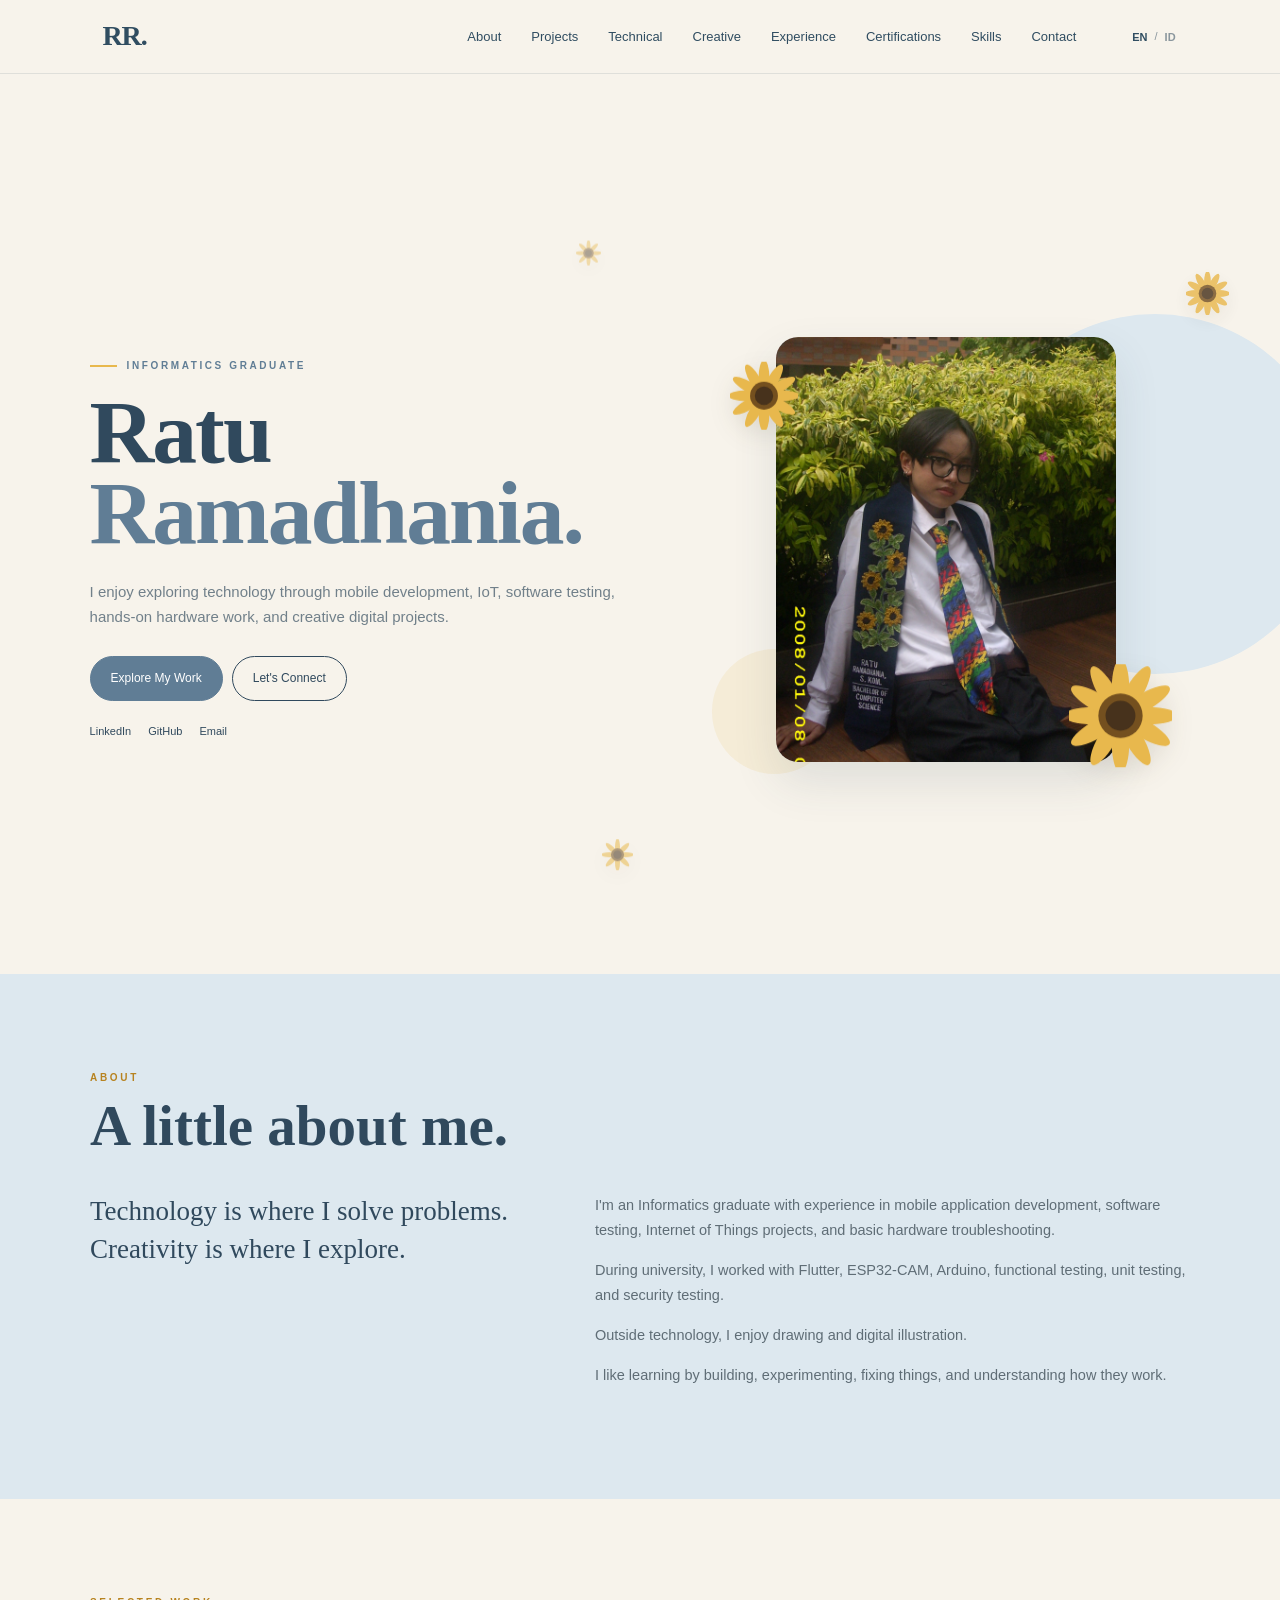
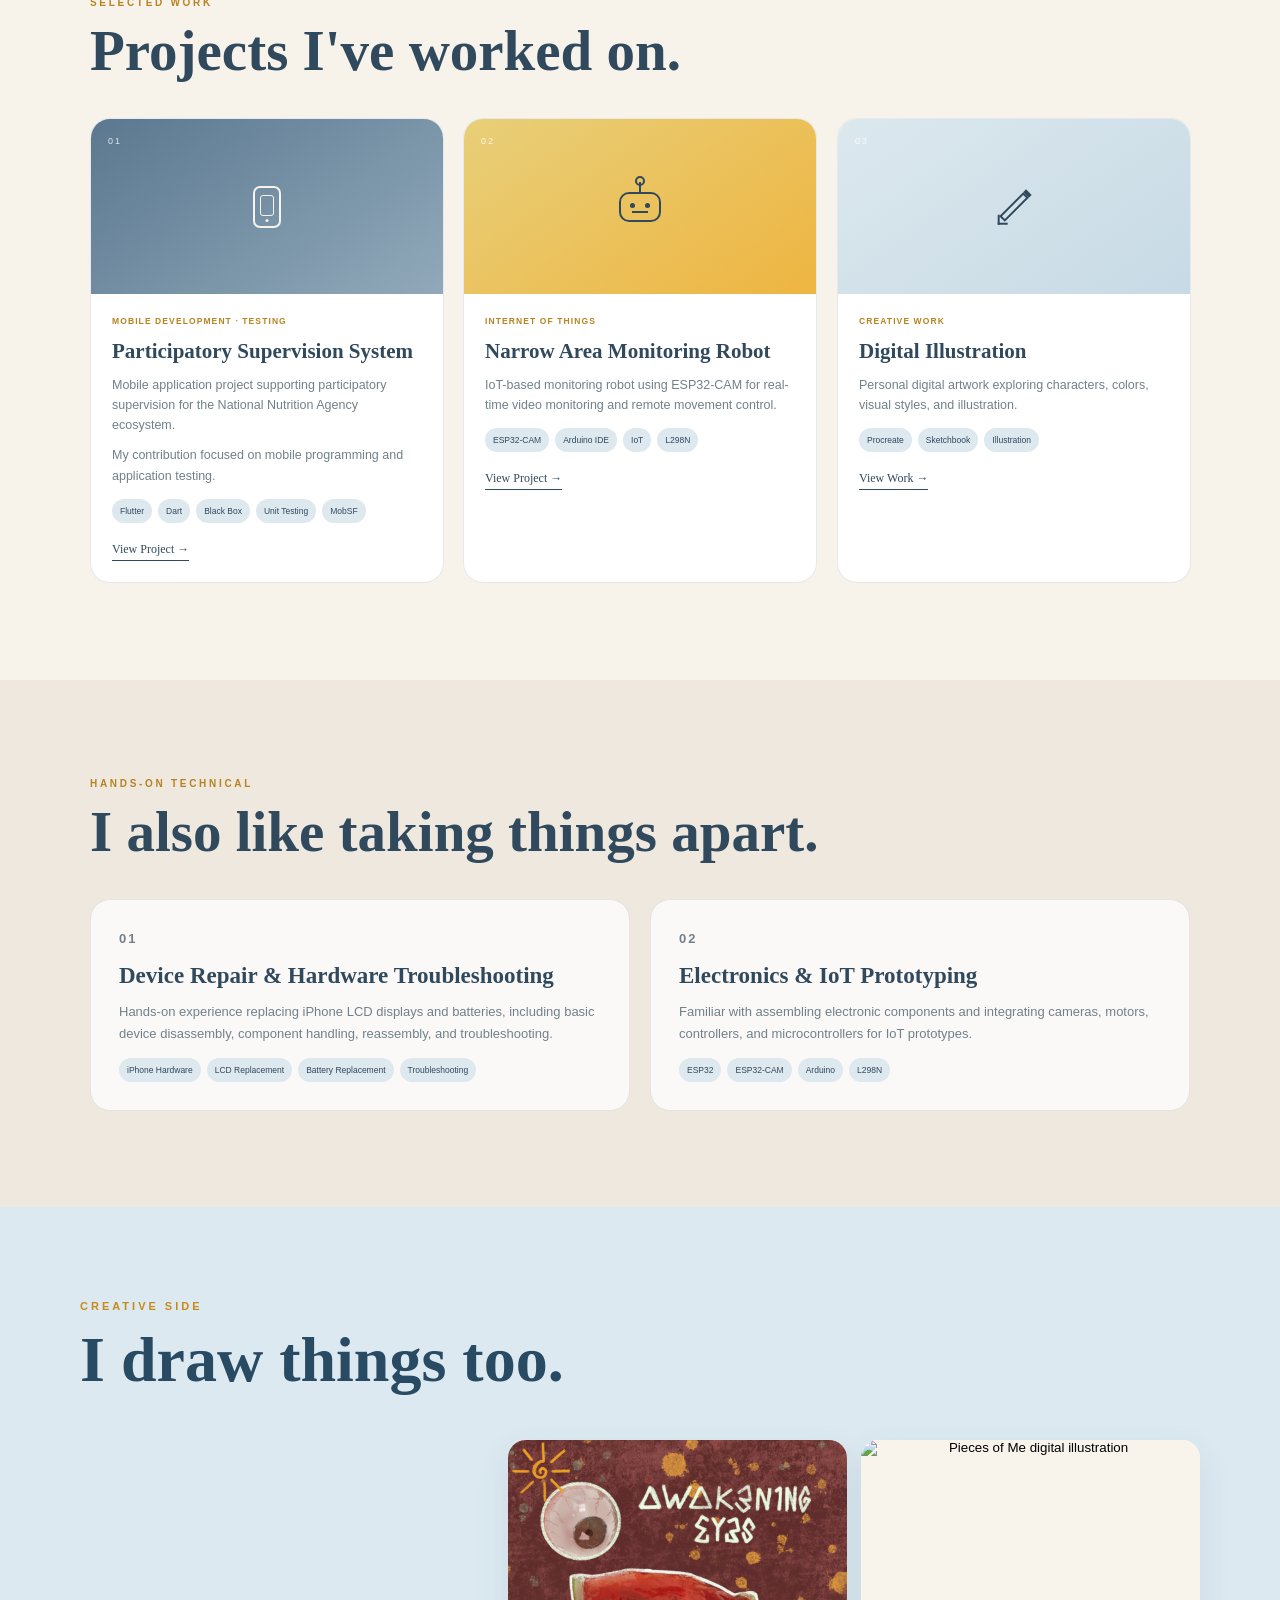
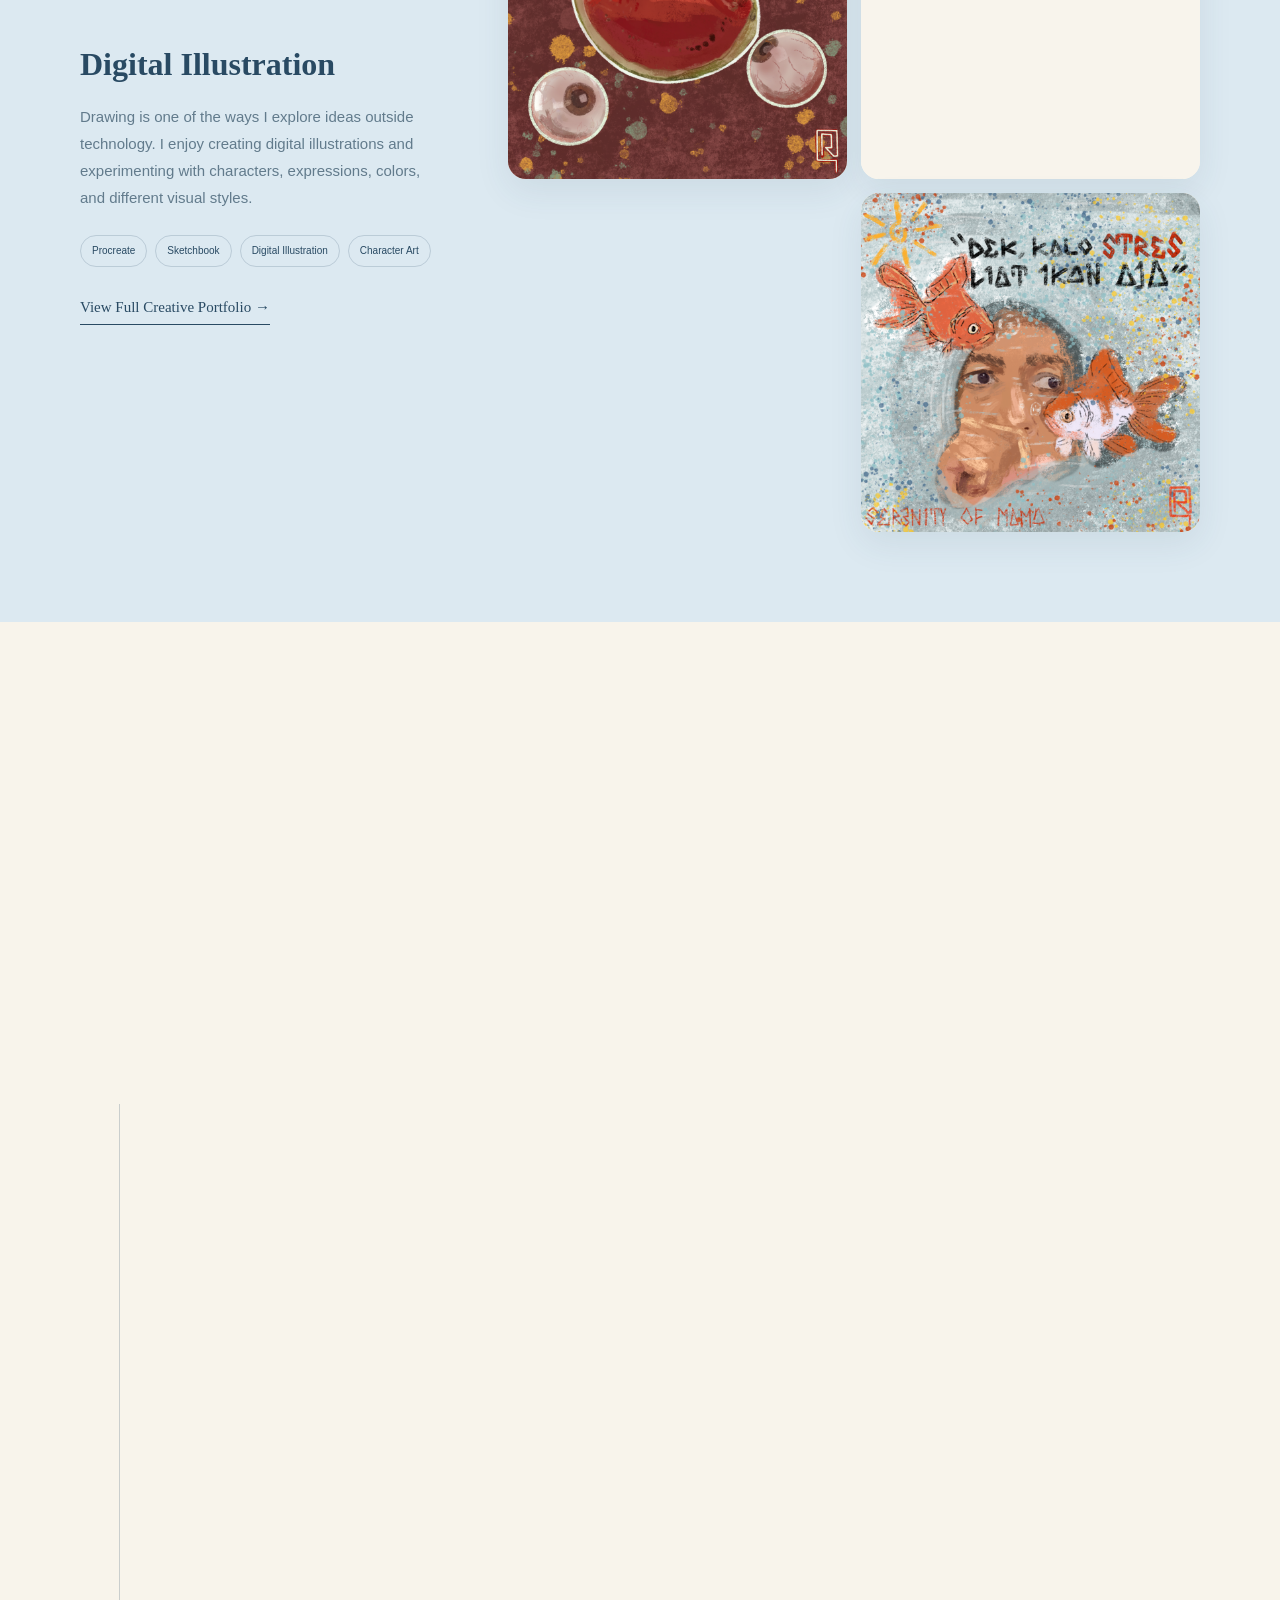
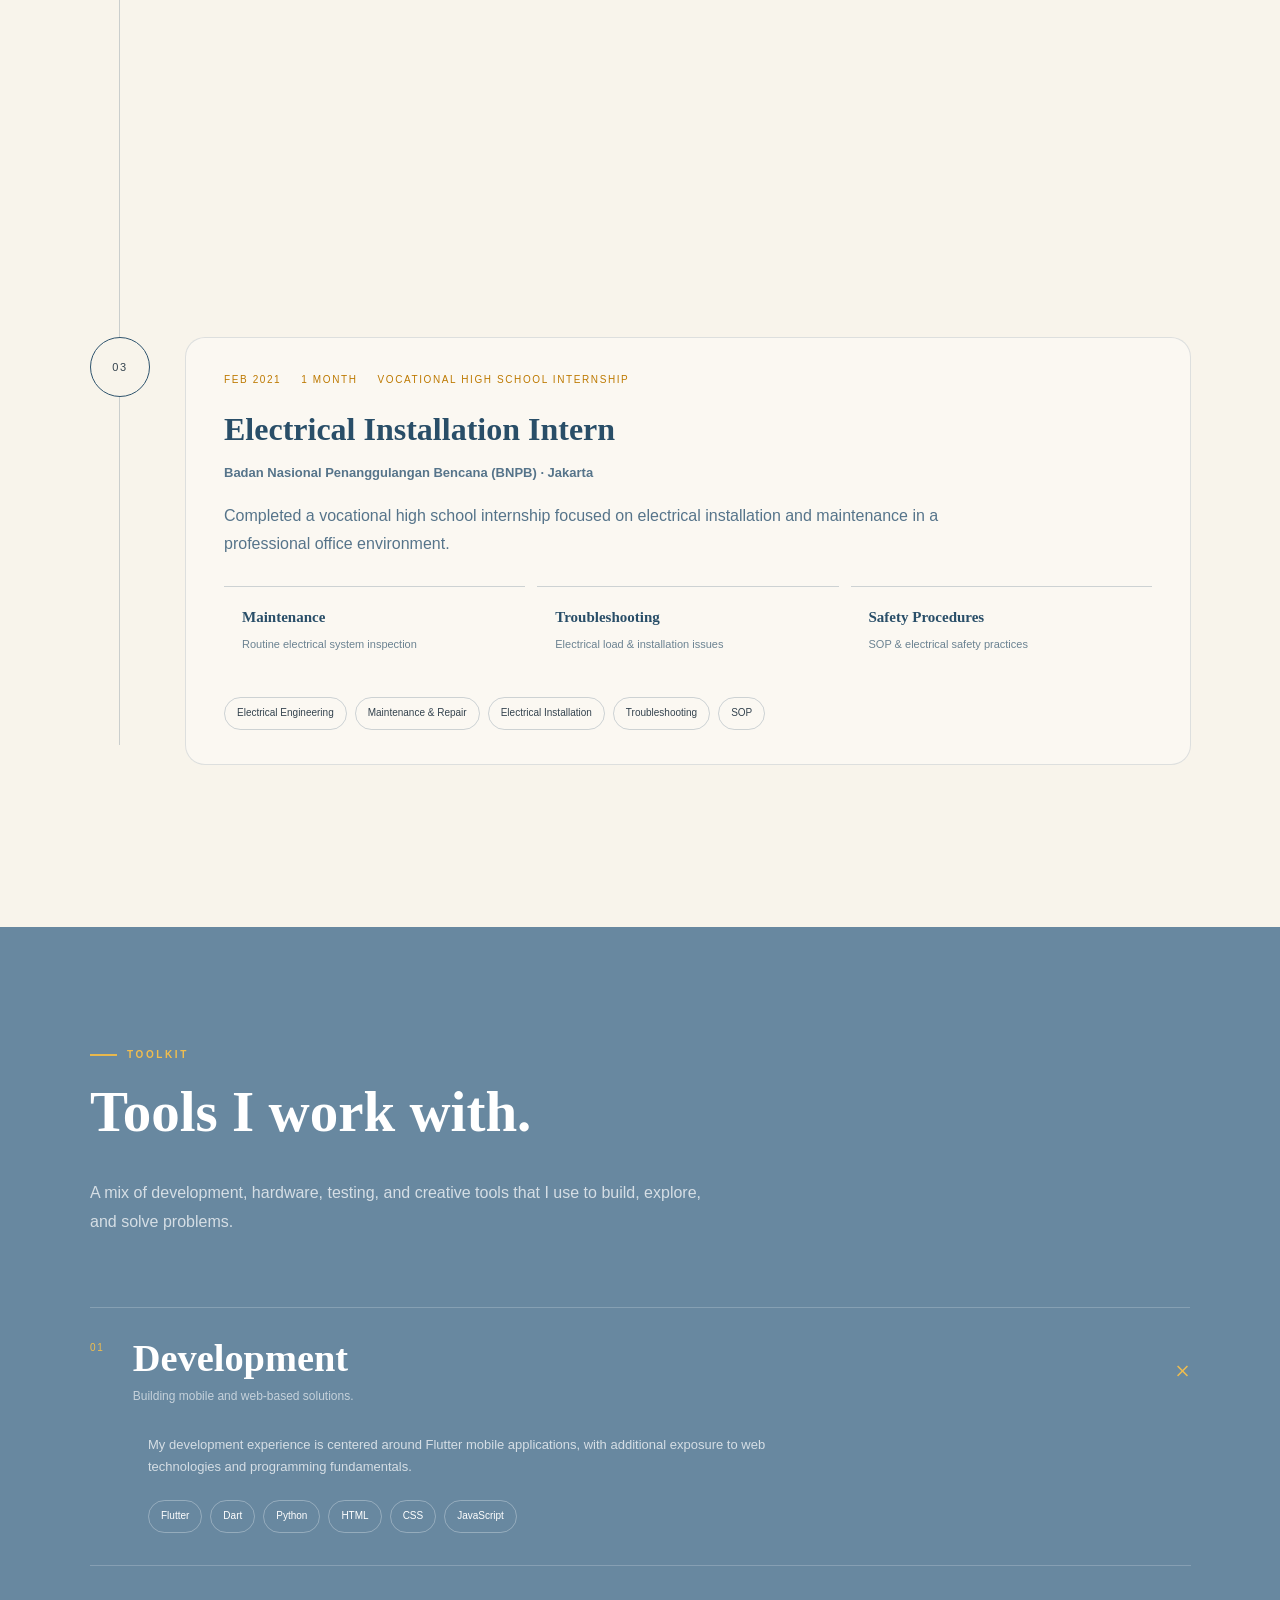
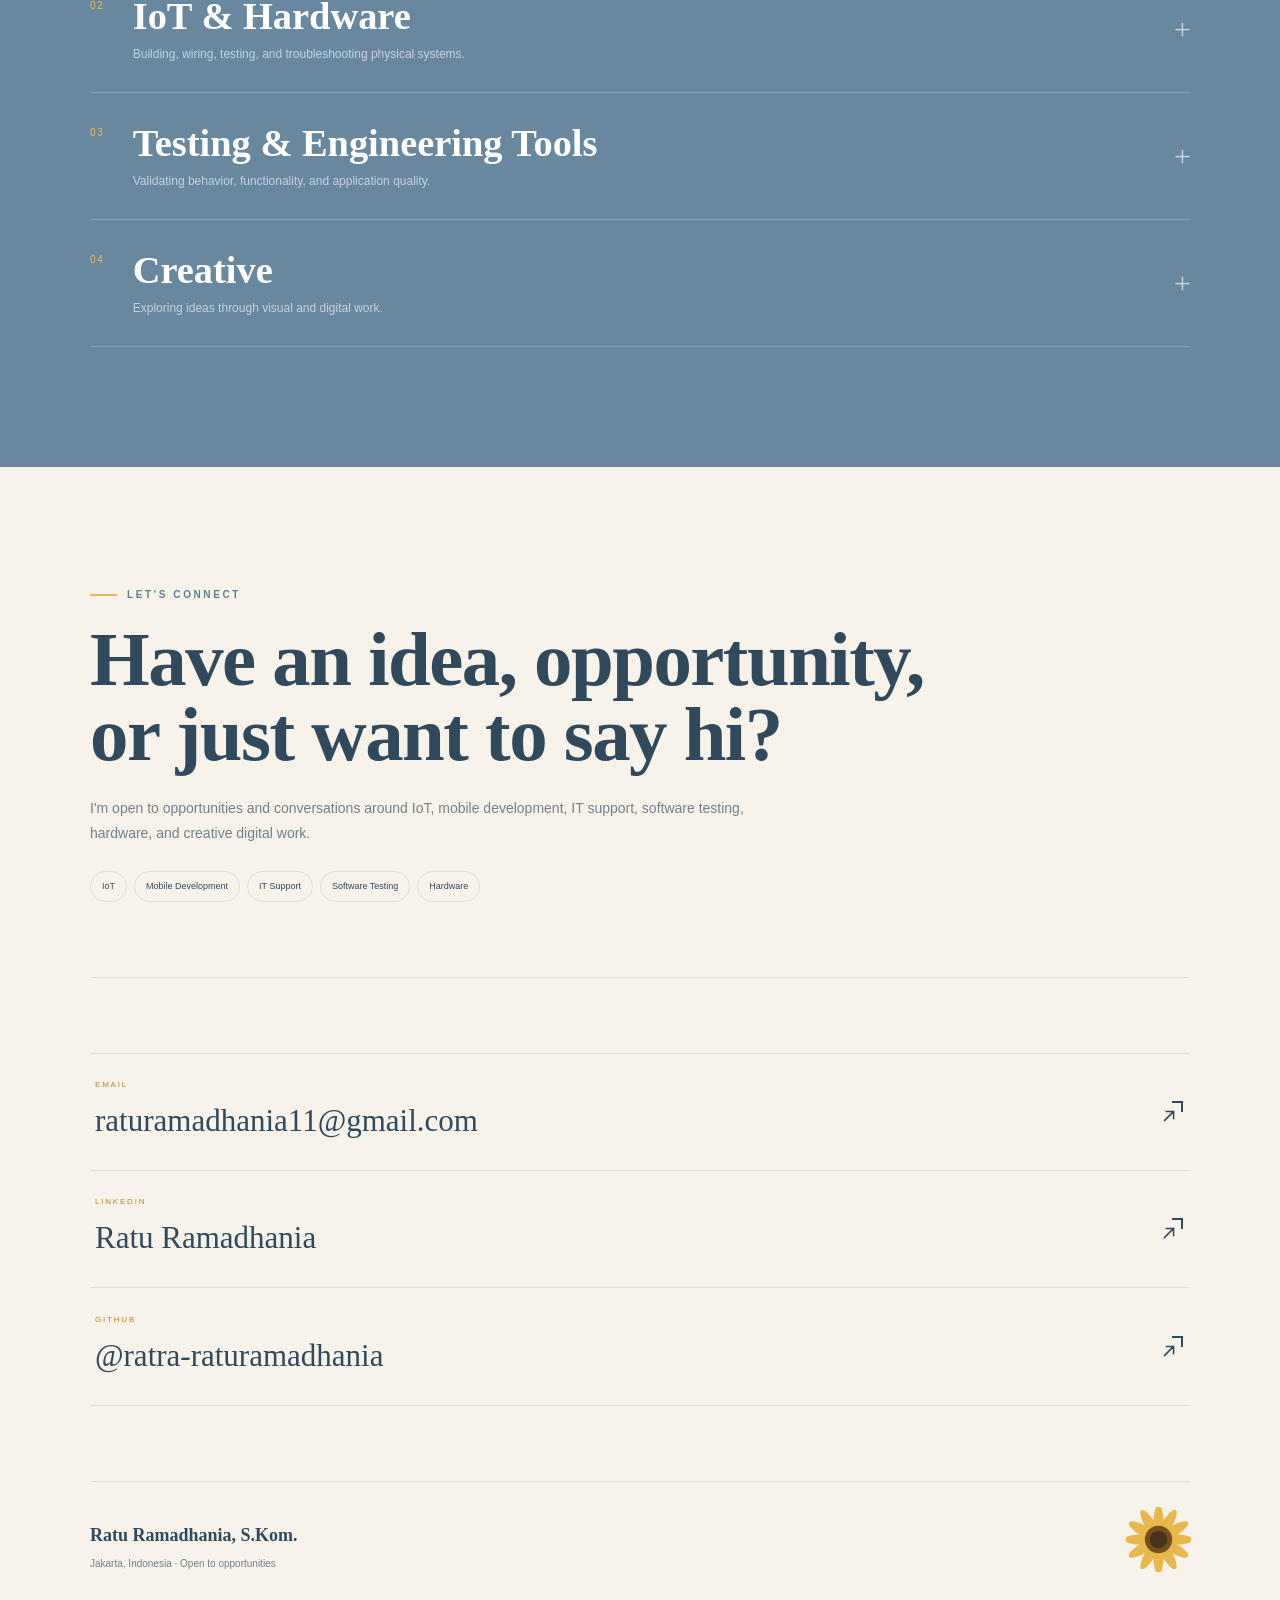
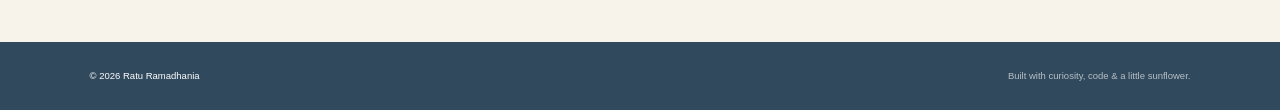
==== index.html @ b84dc1af "Update index.html" ====
<!DOCTYPE html>
<html lang="en">

<head>

  <meta charset="UTF-8">

  <meta
    name="viewport"
    content="width=device-width, initial-scale=1.0"
  >

  <meta
    name="description"
    content="Portfolio of Ratu Ramadhania, Informatics graduate interested in IoT, mobile development, software testing, hardware, and creative digital work."
  >


  <!-- ========================================
       SOCIAL MEDIA PREVIEW
  ========================================= -->

  <meta
    property="og:title"
    content="Ratu Ramadhania | Portfolio"
  >

  <meta
    property="og:description"
    content="Informatics graduate exploring IoT, mobile development, software testing, hardware, and creative digital work."
  >

  <meta
    property="og:image"
    content="https://ratra-raturamadhania.github.io/portfolio/assets/portfolio-preview.jpg"
  >

  <meta
    property="og:url"
    content="https://ratra-raturamadhania.github.io/portfolio/"
  >

  <meta
    property="og:type"
    content="website"
  >


  <meta
    name="twitter:card"
    content="summary_large_image"
  >

  <meta
    name="twitter:title"
    content="Ratu Ramadhania | Portfolio"
  >

  <meta
    name="twitter:description"
    content="Informatics graduate exploring IoT, mobile development, software testing, hardware, and creative digital work."
  >

  <meta
    name="twitter:image"
    content="https://ratra-raturamadhania.github.io/portfolio/assets/portfolio-preview.jpg"
  >


  <title>
    Ratu Ramadhania | Portfolio
  </title>


  <!-- ========================================
       CSS
  ========================================= -->

  <link
    rel="stylesheet"
    href="css/base.css"
  >

  <link
    rel="stylesheet"
    href="css/home.css"
  >

  <link
    rel="stylesheet"
    href="css/creative.css"
  >

  <link
    rel="stylesheet"
    href="css/responsive.css"
  >

</head>



<body>


<!-- ========================================
     NAVBAR
======================================== -->

<header class="navbar">

  <a
    href="#home"
    class="logo"
  >
    RR.
  </a>


  <nav class="nav-links">

    <a
      href="#about"
      data-en="About"
      data-id="Tentang"
    >
      About
    </a>

    <a
      href="#projects"
      data-en="Projects"
      data-id="Proyek"
    >
      Projects
    </a>

    <a
      href="#technical"
      data-en="Technical"
      data-id="Teknis"
    >
      Technical
    </a>

    <a
      href="#creative"
      data-en="Creative"
      data-id="Kreatif"
    >
      Creative
    </a>

    <a
      href="#experience"
      data-en="Experience"
      data-id="Pengalaman"
    >
      Experience
    </a>
    
    <a
      href="certifications.html"
      data-en="Certifications"
      data-id="Sertifikasi"
    >
      Certifications
    </a>
    
    <a
      href="#skills"
      data-en="Skills"
      data-id="Keahlian"
    >
      Skills
    </a>
    <a
      href="#contact"
      data-en="Contact"
      data-id="Kontak"
    >
      Contact
    </a>

  </nav>


  <div class="language-switch">

    <button
      type="button"
      class="lang-button active"
      data-lang="en"
    >
      EN
    </button>

    <span>/</span>

    <button
      type="button"
      class="lang-button"
      data-lang="id"
    >
      ID
    </button>

  </div>


  <button
    type="button"
    class="menu-button"
    id="menuButton"
    aria-label="Open navigation menu"
  >
    ☰
  </button>

</header>



<!-- ========================================
     MOBILE MENU
======================================== -->

<div
  class="mobile-menu"
  id="mobileMenu"
>

  <a href="#about" data-en="About" data-id="Tentang">
    About
  </a>

  <a href="#projects" data-en="Projects" data-id="Proyek">
    Projects
  </a>

  <a href="#technical" data-en="Technical" data-id="Teknis">
    Technical
  </a>

  <a href="#creative" data-en="Creative" data-id="Kreatif">
    Creative
  </a>

  <a href="#experience" data-en="Experience" data-id="Pengalaman">
    Experience
  </a>

  <a href="#skills" data-en="Skills" data-id="Keahlian">
    Skills
  </a>

  <a href="#contact" data-en="Contact" data-id="Kontak">
    Contact
  </a>

</div>



<main>


<!-- ========================================
     HERO
======================================== -->

<section
  class="hero"
  id="home"
>


  <!-- SUNFLOWER DECORATION -->

  <svg
    class="decorative-sunflower decorative-sunflower-1"
    viewBox="0 0 200 200"
    aria-hidden="true"
  >

    <g fill="#e8b84d" transform="translate(100 100)">

      <ellipse rx="16" ry="53" transform="rotate(0) translate(0 -52)" />
      <ellipse rx="16" ry="53" transform="rotate(30) translate(0 -52)" />
      <ellipse rx="16" ry="53" transform="rotate(60) translate(0 -52)" />
      <ellipse rx="16" ry="53" transform="rotate(90) translate(0 -52)" />
      <ellipse rx="16" ry="53" transform="rotate(120) translate(0 -52)" />
      <ellipse rx="16" ry="53" transform="rotate(150) translate(0 -52)" />
      <ellipse rx="16" ry="53" transform="rotate(180) translate(0 -52)" />
      <ellipse rx="16" ry="53" transform="rotate(210) translate(0 -52)" />
      <ellipse rx="16" ry="53" transform="rotate(240) translate(0 -52)" />
      <ellipse rx="16" ry="53" transform="rotate(270) translate(0 -52)" />
      <ellipse rx="16" ry="53" transform="rotate(300) translate(0 -52)" />
      <ellipse rx="16" ry="53" transform="rotate(330) translate(0 -52)" />

    </g>

    <circle cx="100" cy="100" r="41" fill="#74501f" />
    <circle cx="100" cy="100" r="27" fill="#47321c" />

  </svg>


  <svg
    class="decorative-sunflower decorative-sunflower-2"
    viewBox="0 0 200 200"
    aria-hidden="true"
  >

    <g fill="#e8b84d" transform="translate(100 100)">

      <ellipse rx="16" ry="53" transform="rotate(0) translate(0 -52)" />
      <ellipse rx="16" ry="53" transform="rotate(45) translate(0 -52)" />
      <ellipse rx="16" ry="53" transform="rotate(90) translate(0 -52)" />
      <ellipse rx="16" ry="53" transform="rotate(135) translate(0 -52)" />
      <ellipse rx="16" ry="53" transform="rotate(180) translate(0 -52)" />
      <ellipse rx="16" ry="53" transform="rotate(225) translate(0 -52)" />
      <ellipse rx="16" ry="53" transform="rotate(270) translate(0 -52)" />
      <ellipse rx="16" ry="53" transform="rotate(315) translate(0 -52)" />

    </g>

    <circle cx="100" cy="100" r="42" fill="#74501f" />
    <circle cx="100" cy="100" r="27" fill="#47321c" />

  </svg>


  <svg
    class="decorative-sunflower decorative-sunflower-3"
    viewBox="0 0 200 200"
    aria-hidden="true"
  >

    <g fill="#e8b84d" transform="translate(100 100)">

      <ellipse rx="16" ry="53" transform="rotate(0) translate(0 -52)" />
      <ellipse rx="16" ry="53" transform="rotate(45) translate(0 -52)" />
      <ellipse rx="16" ry="53" transform="rotate(90) translate(0 -52)" />
      <ellipse rx="16" ry="53" transform="rotate(135) translate(0 -52)" />
      <ellipse rx="16" ry="53" transform="rotate(180) translate(0 -52)" />
      <ellipse rx="16" ry="53" transform="rotate(225) translate(0 -52)" />
      <ellipse rx="16" ry="53" transform="rotate(270) translate(0 -52)" />
      <ellipse rx="16" ry="53" transform="rotate(315) translate(0 -52)" />

    </g>

    <circle cx="100" cy="100" r="42" fill="#74501f" />
    <circle cx="100" cy="100" r="27" fill="#47321c" />

  </svg>



  <!-- HERO CONTENT -->

  <div class="hero-content">

    <p
      class="eyebrow"
      data-en="Informatics Graduate"
      data-id="Lulusan Informatika"
    >
      Informatics Graduate
    </p>


    <h1>
      Ratu
      <span>Ramadhania.</span>
    </h1>


    <p
      class="hero-description"
      data-en="I enjoy exploring technology through mobile development, IoT, software testing, hands-on hardware work, and creative digital projects."
      data-id="Saya senang mengeksplorasi teknologi melalui pengembangan aplikasi mobile, IoT, pengujian perangkat lunak, praktik langsung dengan hardware, dan proyek digital kreatif."
    >
      I enjoy exploring technology through mobile development,
      IoT, software testing, hands-on hardware work,
      and creative digital projects.
    </p>


    <div class="hero-buttons">

      <a
        href="#projects"
        class="button button-primary"
        data-en="Explore My Work"
        data-id="Lihat Proyek Saya"
      >
        Explore My Work
      </a>


      <a
        href="#contact"
        class="button button-secondary"
        data-en="Let's Connect"
        data-id="Mari Terhubung"
      >
        Let's Connect
      </a>

    </div>


    <div class="hero-socials">

      <a
        href="https://www.linkedin.com/in/ratu-ramadhania-276bb6286/"
        target="_blank"
        rel="noopener noreferrer"
      >
        LinkedIn
      </a>


      <a
        href="https://github.com/ratra-raturamadhania"
        target="_blank"
        rel="noopener noreferrer"
      >
        GitHub
      </a>


      <a
        href="mailto:raturamadhania11@gmail.com"
      >
        Email
      </a>

    </div>

  </div>



  <!-- HERO VISUAL -->

  <div class="hero-visual">

    <div class="blob blob-blue"></div>

    <div class="blob blob-yellow"></div>


    <svg
      class="sunflower sunflower-small"
      viewBox="0 0 200 200"
      aria-hidden="true"
    >

      <g fill="#e8b84d" transform="translate(100 100)">

        <ellipse rx="16" ry="53" transform="rotate(0) translate(0 -52)" />
        <ellipse rx="16" ry="53" transform="rotate(30) translate(0 -52)" />
        <ellipse rx="16" ry="53" transform="rotate(60) translate(0 -52)" />
        <ellipse rx="16" ry="53" transform="rotate(90) translate(0 -52)" />
        <ellipse rx="16" ry="53" transform="rotate(120) translate(0 -52)" />
        <ellipse rx="16" ry="53" transform="rotate(150) translate(0 -52)" />
        <ellipse rx="16" ry="53" transform="rotate(180) translate(0 -52)" />
        <ellipse rx="16" ry="53" transform="rotate(210) translate(0 -52)" />
        <ellipse rx="16" ry="53" transform="rotate(240) translate(0 -52)" />
        <ellipse rx="16" ry="53" transform="rotate(270) translate(0 -52)" />
        <ellipse rx="16" ry="53" transform="rotate(300) translate(0 -52)" />
        <ellipse rx="16" ry="53" transform="rotate(330) translate(0 -52)" />

      </g>

      <circle cx="100" cy="100" r="41" fill="#74501f" />
      <circle cx="100" cy="100" r="27" fill="#47321c" />

    </svg>


    <div class="profile-photo">

      <img
        src="assets/profile.JPG"
        alt="Ratu Ramadhania"
      >

    </div>


    <svg
      class="sunflower sunflower-large"
      viewBox="0 0 200 200"
      aria-hidden="true"
    >

      <g fill="#e8b84d" transform="translate(100 100)">

        <ellipse rx="17" ry="56" transform="rotate(0) translate(0 -54)" />
        <ellipse rx="17" ry="56" transform="rotate(30) translate(0 -54)" />
        <ellipse rx="17" ry="56" transform="rotate(60) translate(0 -54)" />
        <ellipse rx="17" ry="56" transform="rotate(90) translate(0 -54)" />
        <ellipse rx="17" ry="56" transform="rotate(120) translate(0 -54)" />
        <ellipse rx="17" ry="56" transform="rotate(150) translate(0 -54)" />
        <ellipse rx="17" ry="56" transform="rotate(180) translate(0 -54)" />
        <ellipse rx="17" ry="56" transform="rotate(210) translate(0 -54)" />
        <ellipse rx="17" ry="56" transform="rotate(240) translate(0 -54)" />
        <ellipse rx="17" ry="56" transform="rotate(270) translate(0 -54)" />
        <ellipse rx="17" ry="56" transform="rotate(300) translate(0 -54)" />
        <ellipse rx="17" ry="56" transform="rotate(330) translate(0 -54)" />

      </g>

      <circle cx="100" cy="100" r="43" fill="#74501f" />
      <circle cx="100" cy="100" r="29" fill="#47321c" />

    </svg>

  </div>

</section>



<!-- ========================================
     ABOUT
======================================== -->

<section
  class="section section-blue"
  id="about"
>

  <div class="reveal">

    <p
      class="section-label"
      data-en="About"
      data-id="Tentang"
    >
      About
    </p>


    <h2
      class="section-title"
      data-en="A little about me."
      data-id="Sedikit tentang saya."
    >
      A little about me.
    </h2>

  </div>


  <div class="about-grid">

    <div class="reveal-left">

      <p
        class="about-big"
        data-en="Technology is where I solve problems. Creativity is where I explore."
        data-id="Teknologi adalah tempat saya memecahkan masalah. Kreativitas adalah ruang saya untuk bereksplorasi."
      >
        Technology is where I solve problems.
        Creativity is where I explore.
      </p>

    </div>


    <div class="about-description reveal-right">

      <p
        data-en="I'm an Informatics graduate with experience in mobile application development, software testing, Internet of Things projects, and basic hardware troubleshooting."
        data-id="Saya merupakan lulusan Informatika dengan pengalaman dalam pengembangan aplikasi mobile, pengujian perangkat lunak, proyek Internet of Things, dan troubleshooting dasar hardware."
      >
        I'm an Informatics graduate with experience in mobile
        application development, software testing,
        Internet of Things projects, and basic hardware troubleshooting.
      </p>


      <p
        data-en="During university, I worked with Flutter, ESP32-CAM, Arduino, functional testing, unit testing, and security testing."
        data-id="Selama kuliah, saya menggunakan Flutter, ESP32-CAM, Arduino, functional testing, unit testing, serta security testing."
      >
        During university, I worked with Flutter, ESP32-CAM,
        Arduino, functional testing, unit testing,
        and security testing.
      </p>


      <p
        data-en="Outside technology, I enjoy drawing and digital illustration."
        data-id="Di luar bidang teknologi, saya juga menyukai menggambar dan ilustrasi digital."
      >
        Outside technology, I enjoy drawing
        and digital illustration.
      </p>


      <p
        data-en="I like learning by building, experimenting, fixing things, and understanding how they work."
        data-id="Saya senang belajar dengan cara membuat sesuatu, bereksperimen, memperbaiki, dan memahami bagaimana suatu hal bekerja."
      >
        I like learning by building, experimenting,
        fixing things, and understanding how they work.
      </p>

    </div>

  </div>

</section>



<!-- ========================================
     PROJECTS
======================================== -->

<section
  class="section"
  id="projects"
>

  <div class="reveal">

    <p
      class="section-label"
      data-en="Selected Work"
      data-id="Proyek Pilihan"
    >
      Selected Work
    </p>


    <h2
      class="section-title"
      data-en="Projects I've worked on."
      data-id="Proyek yang pernah saya kerjakan."
    >
      Projects I've worked on.
    </h2>

  </div>


  <div class="projects-grid">


    <!-- BGN -->

    <article
      class="project-card reveal reveal-delay-1"
    >

      <div class="project-cover project-blue">

        <span class="project-number">
          01
        </span>

        <div class="project-icon project-icon-phone" aria-hidden="true">
          <span class="phone-body">
            <span class="phone-screen"></span>
            <span class="phone-dot"></span>
          </span>
        </div>

      </div>


      <div class="project-content">

        <p
          class="project-role"
          data-en="Mobile Development · Testing"
          data-id="Pengembangan Mobile · Pengujian"
        >
          Mobile Development · Testing
        </p>


        <h3
          data-en="Participatory Supervision System"
          data-id="Sistem Pengawasan Partisipatif"
        >
          Participatory Supervision System
        </h3>


        <p
          data-en="Mobile application project supporting participatory supervision for the National Nutrition Agency ecosystem."
          data-id="Proyek aplikasi mobile yang mendukung proses pengawasan partisipatif pada ekosistem Badan Gizi Nasional."
        >
          Mobile application project supporting
          participatory supervision for the
          National Nutrition Agency ecosystem.
        </p>


        <p
          data-en="My contribution focused on mobile programming and application testing."
          data-id="Kontribusi saya berfokus pada mobile programming dan pengujian aplikasi."
        >
          My contribution focused on mobile programming
          and application testing.
        </p>


        <div class="tags">

          <span>Flutter</span>
          <span>Dart</span>
          <span>Black Box</span>
          <span>Unit Testing</span>
          <span>MobSF</span>

        </div>


        <a
          href="project-bgn.html"
          class="project-link"
          data-en="View Project →"
          data-id="Lihat Proyek →"
        >
          View Project →
        </a>

      </div>

    </article>



    <!-- IOT -->

    <article
      class="project-card reveal reveal-delay-2"
    >

      <div class="project-cover project-yellow">

        <span class="project-number">
          02
        </span>

        <div class="project-icon project-icon-iot" aria-hidden="true">
          <span class="iot-body">
            <span class="iot-eye"></span>
            <span class="iot-eye"></span>
            <span class="iot-line"></span>
          </span>
        </div>

      </div>


      <div class="project-content">

        <p
          class="project-role"
          data-en="Internet of Things"
          data-id="Internet of Things"
        >
          Internet of Things
        </p>


        <h3
          data-en="Narrow Area Monitoring Robot"
          data-id="Robot Pemantau Area Sempit"
        >
          Narrow Area Monitoring Robot
        </h3>


        <p
          data-en="IoT-based monitoring robot using ESP32-CAM for real-time video monitoring and remote movement control."
          data-id="Robot pemantau berbasis IoT menggunakan ESP32-CAM untuk pemantauan video real-time dan kontrol pergerakan jarak jauh."
        >
          IoT-based monitoring robot using ESP32-CAM
          for real-time video monitoring
          and remote movement control.
        </p>


        <div class="tags">

          <span>ESP32-CAM</span>
          <span>Arduino IDE</span>
          <span>IoT</span>
          <span>L298N</span>

        </div>


        <a
          href="project-iot.html"
          class="project-link"
          data-en="View Project →"
          data-id="Lihat Proyek →"
        >
          View Project →
        </a>

      </div>

    </article>



    <!-- CREATIVE -->

    <article
      class="project-card reveal reveal-delay-3"
    >

      <div class="project-cover project-soft">

        <span class="project-number">
          03
        </span>

        <div class="project-icon project-icon-creative" aria-hidden="true">
          <span class="creative-pencil"></span>
        </div>

      </div>


      <div class="project-content">

        <p
          class="project-role"
          data-en="Creative Work"
          data-id="Karya Kreatif"
        >
          Creative Work
        </p>


        <h3
          data-en="Digital Illustration"
          data-id="Ilustrasi Digital"
        >
          Digital Illustration
        </h3>


        <p
          data-en="Personal digital artwork exploring characters, colors, visual styles, and illustration."
          data-id="Karya digital personal yang mengeksplorasi karakter, warna, gaya visual, dan ilustrasi."
        >
          Personal digital artwork exploring
          characters, colors, visual styles,
          and illustration.
        </p>


        <div class="tags">

          <span>Procreate</span>
          <span>Sketchbook</span>
          <span>Illustration</span>

        </div>


        <a
          href="https://drive.google.com/file/d/1DqmwJj-5TEhcXMBj5xExHp89R6Jvm5Zn/view?usp=sharing"
          target="_blank"
          rel="noopener noreferrer"
          class="project-link"
          data-en="View Work →"
          data-id="Lihat Karya →"
        >
          View Work →
        </a>

      </div>

    </article>

  </div>

</section>



<!-- ========================================
     TECHNICAL
======================================== -->

<section
  class="section technical-section"
  id="technical"
>

  <div class="reveal">

    <p
      class="section-label"
      data-en="Hands-on Technical"
      data-id="Kemampuan Teknis Praktis"
    >
      Hands-on Technical
    </p>


    <h2
      class="section-title"
      data-en="I also like taking things apart."
      data-id="Saya juga suka membongkar dan memahami perangkat."
    >
      I also like taking things apart.
    </h2>

  </div>


  <div class="technical-grid">


    <article
      class="technical-card reveal-left"
    >

      <p class="technical-number">
        01
      </p>


      <h3
        data-en="Device Repair & Hardware Troubleshooting"
        data-id="Perbaikan Perangkat & Troubleshooting Hardware"
      >
        Device Repair & Hardware Troubleshooting
      </h3>


      <p
        data-en="Hands-on experience replacing iPhone LCD displays and batteries, including basic device disassembly, component handling, reassembly, and troubleshooting."
        data-id="Memiliki pengalaman praktik mengganti LCD dan baterai iPhone, termasuk pembongkaran perangkat dasar, penanganan komponen, pemasangan kembali, dan troubleshooting."
      >
        Hands-on experience replacing iPhone LCD displays and batteries,
        including basic device disassembly, component handling,
        reassembly, and troubleshooting.
      </p>


      <div class="tags">

        <span>iPhone Hardware</span>
        <span>LCD Replacement</span>
        <span>Battery Replacement</span>
        <span>Troubleshooting</span>

      </div>

    </article>



    <article
      class="technical-card reveal-right"
    >

      <p class="technical-number">
        02
      </p>


      <h3
        data-en="Electronics & IoT Prototyping"
        data-id="Elektronika & Prototyping IoT"
      >
        Electronics & IoT Prototyping
      </h3>


      <p
        data-en="Familiar with assembling electronic components and integrating cameras, motors, controllers, and microcontrollers for IoT prototypes."
        data-id="Terbiasa merakit komponen elektronik dan mengintegrasikan kamera, motor, controller, dan microcontroller untuk prototipe IoT."
      >
        Familiar with assembling electronic components
        and integrating cameras, motors, controllers,
        and microcontrollers for IoT prototypes.
      </p>


      <div class="tags">

        <span>ESP32</span>
        <span>ESP32-CAM</span>
        <span>Arduino</span>
        <span>L298N</span>

      </div>

    </article>

  </div>

</section>



<!-- ========================================
     CREATIVE
======================================== -->

<section
  class="creative-section"
  id="creative"
>

  <div class="creative-container">


    <div class="creative-heading reveal">

      <p
        class="section-label"
        data-en="Creative Side"
        data-id="Sisi Kreatif"
      >
        Creative Side
      </p>


      <h2
        class="section-title"
        data-en="I draw things too."
        data-id="Saya juga suka menggambar."
      >
        I draw things too.
      </h2>

    </div>



    <div class="creative-content">


      <div class="creative-intro reveal-left">

        <h3
          data-en="Digital Illustration"
          data-id="Ilustrasi Digital"
        >
          Digital Illustration
        </h3>


        <p
          data-en="Drawing is one of the ways I explore ideas outside technology. I enjoy creating digital illustrations and experimenting with characters, expressions, colors, and different visual styles."
          data-id="Menggambar adalah salah satu cara saya mengeksplorasi ide di luar teknologi. Saya senang membuat ilustrasi digital serta bereksperimen dengan karakter, ekspresi, warna, dan berbagai gaya visual."
        >
          Drawing is one of the ways I explore ideas outside technology.
          I enjoy creating digital illustrations and experimenting with
          characters, expressions, colors, and different visual styles.
        </p>


        <div class="creative-tags">

          <span>Procreate</span>
          <span>Sketchbook</span>
          <span>Digital Illustration</span>
          <span>Character Art</span>

        </div>


        <a
          href="https://drive.google.com/file/d/1DqmwJj-5TEhcXMBj5xExHp89R6Jvm5Zn/view?usp=sharing"
          target="_blank"
          rel="noopener noreferrer"
          class="creative-link"
          data-en="View Full Creative Portfolio →"
          data-id="Lihat Portofolio Kreatif Lengkap →"
        >
          View Full Creative Portfolio →
        </a>

      </div>



      <div
        class="creative-gallery reveal-right"
        id="creative-gallery"
      >


        <button
          class="creative-art creative-art-main"
          type="button"
          data-image="assets/art-awakening-eyes.png"
          data-title="Awakening Eyes"
          data-subtitle="Digital Illustration"
        >

          <img
            src="assets/art-awakening-eyes.png"
            alt="Awakening Eyes digital illustration"
          >

          <span class="creative-art-info">

            <strong>
              Awakening Eyes
            </strong>

            <small>
              Digital Illustration
            </small>

          </span>

        </button>



        <button
          class="creative-art"
          type="button"
          data-image="assets/art-self-potrait.PNG"
          data-title="Pieces of Me"
          data-subtitle="Digital Illustration"
        >

          <img
            src="assets/art-self-potrait.PNG"
            alt="Pieces of Me digital illustration"
          >

          <span class="creative-art-info">

            <strong
              data-en="Pieces of Me"
              data-id="Potongan Diri"
            >
              Pieces of Me
            </strong>

            <small>
              Digital Illustration
            </small>

          </span>

        </button>



        <button
          class="creative-art"
          type="button"
          data-image="assets/art-serenity-mama.png"
          data-title="Serenity of Mama"
          data-subtitle="Digital Illustration"
        >

          <img
            src="assets/art-serenity-mama.png"
            alt="Serenity of Mama digital illustration"
          >

          <span class="creative-art-info">

            <strong>
              Serenity of Mama
            </strong>

            <small>
              Digital Illustration
            </small>

          </span>

        </button>

      </div>

    </div>

  </div>

</section>



<!-- ========================================
     EXPERIENCE
======================================== -->

<section
  class="experience-section"
  id="experience"
>

  <div class="experience-container">


    <div class="experience-heading reveal">

      <p
        class="eyebrow"
        data-en="EXPERIENCE"
        data-id="PENGALAMAN"
      >
        EXPERIENCE
      </p>


      <h2
        class="section-title"
        data-en="Things I've learned along the way."
        data-id="Pengalaman yang membentuk perjalanan saya."
      >
        Things I've learned along the way.
      </h2>


      <p
        class="experience-intro"
        data-en="My experience spans creative digital work and hands-on technical environments, from managing an online business to electrical engineering internships during vocational high school."
        data-id="Pengalaman saya mencakup pekerjaan kreatif digital hingga lingkungan teknis secara langsung, mulai dari mengelola bisnis online hingga praktik kerja lapangan bidang kelistrikan saat SMK."
      >
        My experience spans creative digital work and hands-on
        technical environments, from managing an online business
        to electrical engineering internships during vocational high school.
      </p>

    </div>



    <div class="experience-timeline">


      <!-- EXPERIENCE 01 -->

      <article
        class="experience-item reveal-right"
      >

        <div class="experience-marker">
          <span>01</span>
        </div>


        <div class="experience-card">

          <div class="experience-meta">

            <span>
              JAN 2024 — AUG 2024
            </span>

            <span>
              8 MONTHS
            </span>

            <span>
              PART-TIME
            </span>

          </div>


          <h3
            data-en="Online Shop Admin & Graphic Designer"
            data-id="Admin Online Shop & Desainer Grafis"
          >
            Online Shop Admin & Graphic Designer
          </h3>


          <p class="experience-place">
            charm.bracelets · Jakarta, Indonesia
          </p>


          <p
            data-en="Supported the daily operations and visual development of an online shop by handling customer communication, social media administration, and digital content creation."
            data-id="Mendukung operasional harian dan pengembangan visual online shop dengan menangani komunikasi pelanggan, administrasi media sosial, serta pembuatan konten digital."
          >
            Supported the daily operations and visual development
            of an online shop by handling customer communication,
            social media administration, and digital content creation.
          </p>


          <div class="experience-tags">

            <span>Graphic Design</span>
            <span>Canva</span>
            <span>Social Media Management</span>
            <span>Customer Engagement</span>
            <span>Content Design</span>

          </div>

        </div>

      </article>



      <!-- EXPERIENCE 02 -->

      <article
        class="experience-item reveal-left"
      >

        <div class="experience-marker">
          <span>02</span>
        </div>


        <div class="experience-card">

          <div class="experience-meta">

            <span>
              OCT 2021
            </span>

            <span>
              1 MONTH
            </span>

            <span>
              VOCATIONAL HIGH SCHOOL INTERNSHIP
            </span>

          </div>


          <h3
            data-en="Electrical Engineering Intern"
            data-id="Magang Teknik Elektro"
          >
            Electrical Engineering Intern
          </h3>


          <p class="experience-place">
            PT Dok dan Perkapalan Kodja Bahari (Persero) · Jakarta
          </p>


          <p
            data-en="Completed a one-month vocational high school internship in an industrial maritime environment. I assisted with electrical control panel inspection and maintenance, industrial cable installation, and field troubleshooting while following workplace safety procedures."
            data-id="Melaksanakan Praktik Kerja Lapangan selama satu bulan saat SMK di lingkungan industri maritim. Saya membantu pemeriksaan dan pemeliharaan panel kontrol listrik, instalasi kabel industri, serta troubleshooting lapangan dengan tetap mengikuti prosedur keselamatan kerja."
          >
            Completed a one-month vocational high school internship
            in an industrial maritime environment.
          </p>


          <div class="experience-highlights">

            <div>

              <strong
                data-en="Control Panel"
                data-id="Panel Kontrol"
              >
                Control Panel
              </strong>

              <small
                data-en="Inspection, cleaning & wiring observation"
                data-id="Pemeriksaan, pembersihan & pengamatan wiring"
              >
                Inspection, cleaning & wiring observation
              </small>

            </div>


            <div>

              <strong
                data-en="Industrial Wiring"
                data-id="Instalasi Industri"
              >
                Industrial Wiring
              </strong>

              <small
                data-en="Cable installation in shipyard areas"
                data-id="Pemasangan kabel pada area galangan kapal"
              >
                Cable installation in shipyard areas
              </small>

            </div>


            <div>

              <strong
                data-en="Field Troubleshooting"
                data-id="Troubleshooting Lapangan"
              >
                Field Troubleshooting
              </strong>

              <small
                data-en="Electrical component inspection"
                data-id="Pemeriksaan komponen kelistrikan"
              >
                Electrical component inspection
              </small>

            </div>

          </div>


          <div class="experience-tags">

            <span>Electrical Engineering</span>
            <span>Industrial Safety</span>
            <span>Electrical Wiring</span>
            <span>Troubleshooting</span>
            <span>K3</span>

          </div>

        </div>

      </article>



      <!-- EXPERIENCE 03 -->

      <article
        class="experience-item reveal-right"
      >

        <div class="experience-marker">
          <span>03</span>
        </div>


        <div class="experience-card">

          <div class="experience-meta">

            <span>
              FEB 2021
            </span>

            <span>
              1 MONTH
            </span>

            <span>
              VOCATIONAL HIGH SCHOOL INTERNSHIP
            </span>

          </div>


          <h3
            data-en="Electrical Installation Intern"
            data-id="Magang Instalasi Tenaga Listrik"
          >
            Electrical Installation Intern
          </h3>


          <p class="experience-place">
            Badan Nasional Penanggulangan Bencana (BNPB) · Jakarta
          </p>


          <p
            data-en="Completed a vocational high school internship focused on electrical installation and maintenance in a professional office environment."
            data-id="Melaksanakan Praktik Kerja Lapangan saat SMK dengan fokus pada instalasi dan pemeliharaan kelistrikan di lingkungan kerja profesional."
          >
            Completed a vocational high school internship focused
            on electrical installation and maintenance.
          </p>


          <div class="experience-highlights">

            <div>

              <strong
                data-en="Maintenance"
                data-id="Pemeliharaan"
              >
                Maintenance
              </strong>

              <small
                data-en="Routine electrical system inspection"
                data-id="Pemeriksaan rutin sistem kelistrikan"
              >
                Routine electrical system inspection
              </small>

            </div>


            <div>

              <strong>
                Troubleshooting
              </strong>

              <small
                data-en="Electrical load & installation issues"
                data-id="Kendala titik beban & instalasi kelistrikan"
              >
                Electrical load & installation issues
              </small>

            </div>


            <div>

              <strong
                data-en="Safety Procedures"
                data-id="Prosedur Keselamatan"
              >
                Safety Procedures
              </strong>

              <small
                data-en="SOP & electrical safety practices"
                data-id="SOP & praktik keselamatan kelistrikan"
              >
                SOP & electrical safety practices
              </small>

            </div>

          </div>


          <div class="experience-tags">

            <span>Electrical Engineering</span>
            <span>Maintenance & Repair</span>
            <span>Electrical Installation</span>
            <span>Troubleshooting</span>
            <span>SOP</span>

          </div>

        </div>

      </article>

    </div>

  </div>

</section>



<!-- ========================================
     SKILLS
======================================== -->

<section
  class="skills-section"
  id="skills"
>

  <div class="skills-container">


    <div class="skills-heading reveal">

      <p
        class="eyebrow"
        data-en="TOOLKIT"
        data-id="TOOLKIT"
      >
        TOOLKIT
      </p>


      <h2
        class="section-title"
        data-en="Tools I work with."
        data-id="Tools yang saya gunakan."
      >
        Tools I work with.
      </h2>


      <p
        class="skills-intro"
        data-en="A mix of development, hardware, testing, and creative tools that I use to build, explore, and solve problems."
        data-id="Perpaduan tools pengembangan, hardware, testing, dan kreatif yang saya gunakan untuk membangun, bereksperimen, dan menyelesaikan masalah."
      >
        A mix of development, hardware, testing,
        and creative tools that I use to build,
        explore, and solve problems.
      </p>

    </div>



    <div class="skills-accordion">


      <!-- DEVELOPMENT -->

      <article
        class="skill-category active reveal"
      >

        <button
          class="skill-category-header"
          type="button"
          aria-expanded="true"
        >

          <div class="skill-category-left">

            <span class="skill-category-number">
              01
            </span>

            <div>

              <h3>
                Development
              </h3>

              <p
                data-en="Building mobile and web-based solutions."
                data-id="Membangun solusi berbasis mobile dan web."
              >
                Building mobile and web-based solutions.
              </p>

            </div>

          </div>

          <span class="skill-category-icon">
            +
          </span>

        </button>


        <div class="skill-category-content">

          <p
            class="skill-category-description"
            data-en="My development experience is centered around Flutter mobile applications, with additional exposure to web technologies and programming fundamentals."
            data-id="Pengalaman development saya berfokus pada aplikasi mobile Flutter, dengan tambahan pengalaman pada teknologi web dan dasar pemrograman."
          >
            My development experience is centered around
            Flutter mobile applications, with additional exposure
            to web technologies and programming fundamentals.
          </p>


          <div class="skill-chip-list">

            <span>Flutter</span>
            <span>Dart</span>
            <span>Python</span>
            <span>HTML</span>
            <span>CSS</span>
            <span>JavaScript</span>

          </div>

        </div>

      </article>



      <!-- IOT -->

      <article
        class="skill-category reveal"
      >

        <button
          class="skill-category-header"
          type="button"
          aria-expanded="false"
        >

          <div class="skill-category-left">

            <span class="skill-category-number">
              02
            </span>

            <div>

              <h3>
                IoT & Hardware
              </h3>

              <p
                data-en="Building, wiring, testing, and troubleshooting physical systems."
                data-id="Merakit, menghubungkan, menguji, dan melakukan troubleshooting pada sistem fisik."
              >
                Building, wiring, testing,
                and troubleshooting physical systems.
              </p>

            </div>

          </div>

          <span class="skill-category-icon">
            +
          </span>

        </button>


        <div class="skill-category-content">

          <p
            class="skill-category-description"
            data-en="I enjoy hands-on technical work involving microcontrollers, cameras, motors, electronics, and basic device repair."
            data-id="Saya menyukai pekerjaan teknis secara langsung yang melibatkan microcontroller, kamera, motor, elektronika, dan perbaikan perangkat dasar."
          >
            I enjoy hands-on technical work involving
            microcontrollers, cameras, motors,
            electronics, and basic device repair.
          </p>


          <div class="skill-chip-list">

            <span>ESP32</span>
            <span>ESP32-CAM</span>
            <span>Arduino IDE</span>
            <span>L298N</span>
            <span>DC Motor</span>
            <span>Electronics</span>
            <span>Hardware Troubleshooting</span>
            <span>Device Repair</span>

          </div>

        </div>

      </article>



      <!-- TESTING -->

      <article
        class="skill-category reveal"
      >

        <button
          class="skill-category-header"
          type="button"
          aria-expanded="false"
        >

          <div class="skill-category-left">

            <span class="skill-category-number">
              03
            </span>

            <div>

              <h3
                data-en="Testing & Engineering Tools"
                data-id="Testing & Tools Engineering"
              >
                Testing & Engineering Tools
              </h3>

              <p
                data-en="Validating behavior, functionality, and application quality."
                data-id="Memvalidasi perilaku, fungsi, dan kualitas aplikasi."
              >
                Validating behavior, functionality,
                and application quality.
              </p>

            </div>

          </div>

          <span class="skill-category-icon">
            +
          </span>

        </button>


        <div class="skill-category-content">

          <p
            class="skill-category-description"
            data-en="I have worked with functional testing, unit testing, and static security analysis during mobile application development."
            data-id="Saya memiliki pengalaman menggunakan functional testing, unit testing, dan analisis keamanan statis dalam pengembangan aplikasi mobile."
          >
            I have worked with functional testing,
            unit testing, and static security analysis
            during mobile application development.
          </p>


          <div class="skill-chip-list">

            <span>Black Box Testing</span>
            <span>flutter_test</span>
            <span>Unit Testing</span>
            <span>MobSF</span>
            <span>VS Code</span>
            <span>Git</span>
            <span>GitHub</span>

          </div>

        </div>

      </article>



      <!-- CREATIVE -->

      <article
        class="skill-category reveal"
      >

        <button
          class="skill-category-header"
          type="button"
          aria-expanded="false"
        >

          <div class="skill-category-left">

            <span class="skill-category-number">
              04
            </span>

            <div>

              <h3
                data-en="Creative"
                data-id="Kreatif"
              >
                Creative
              </h3>

              <p
                data-en="Exploring ideas through visual and digital work."
                data-id="Mengeksplorasi ide melalui karya visual dan digital."
              >
                Exploring ideas through visual
                and digital work.
              </p>

            </div>

          </div>

          <span class="skill-category-icon">
            +
          </span>

        </button>


        <div class="skill-category-content">

          <p
            class="skill-category-description"
            data-en="Creative tools are part of how I communicate ideas, create visual content, and explore personal illustration projects."
            data-id="Tools kreatif menjadi bagian dari cara saya menyampaikan ide, membuat konten visual, dan mengeksplorasi proyek ilustrasi personal."
          >
            Creative tools are part of how I communicate ideas,
            create visual content, and explore personal illustration projects.
          </p>


          <div class="skill-chip-list">

            <span>Canva</span>
            <span>Procreate</span>
            <span>Sketchbook</span>
            <span>Digital Illustration</span>
            <span>Content Design</span>
            <span>Visual Storytelling</span>

          </div>

        </div>

      </article>

    </div>

  </div>

</section>



<!-- ========================================
     CONTACT
======================================== -->

<section
  class="contact-section"
  id="contact"
>

  <div class="contact-container">


    <div class="contact-copy reveal">

      <p
        class="eyebrow"
        data-en="LET'S CONNECT"
        data-id="MARI TERHUBUNG"
      >
        LET'S CONNECT
      </p>


      <h2
        data-en="Have an idea, opportunity, or just want to say hi?"
        data-id="Punya ide, peluang, atau sekadar ingin menyapa?"
      >
        Have an idea, opportunity, or just want to say hi?
      </h2>


      <p
        class="contact-description"
        data-en="I'm open to opportunities and conversations around IoT, mobile development, IT support, software testing, hardware, and creative digital work."
        data-id="Saya terbuka untuk peluang dan diskusi seputar IoT, pengembangan mobile, IT support, software testing, hardware, dan karya digital kreatif."
      >
        I'm open to opportunities and conversations around IoT,
        mobile development, IT support, software testing,
        hardware, and creative digital work.
      </p>


      <div class="contact-focus">

        <span>IoT</span>
        <span>Mobile Development</span>
        <span>IT Support</span>
        <span>Software Testing</span>
        <span>Hardware</span>

      </div>

    </div>



    <div class="contact-links">


      <div class="contact-links">

  <!-- EMAIL -->

  <a
    href="mailto:raturamadhania11@gmail.com"
    class="contact-link reveal-right reveal-delay-1"
  >

    <div>

      <span
        class="contact-link-label"
        data-en="Email"
        data-id="Email"
      >
        Email
      </span>

      <strong>
        raturamadhania11@gmail.com
      </strong>

    </div>


    <span class="contact-arrow" aria-hidden="true">
      <svg
        viewBox="0 0 24 24"
        width="22"
        height="22"
        fill="none"
      >
        <path
          d="M7 17L17 7M17 7H9M17 7V15"
          stroke="currentColor"
          stroke-width="1.7"
          stroke-linecap="round"
          stroke-linejoin="round"
        />
      </svg>
    </span>

  </a>



  <!-- LINKEDIN -->

  <a
    href="https://www.linkedin.com/in/ratu-ramadhania-276bb6286/"
    target="_blank"
    rel="noopener noreferrer"
    class="contact-link reveal-right reveal-delay-2"
  >

    <div>

      <span class="contact-link-label">
        LinkedIn
      </span>

      <strong>
        Ratu Ramadhania
      </strong>

    </div>


    <span class="contact-arrow" aria-hidden="true">
      <svg
        viewBox="0 0 24 24"
        width="22"
        height="22"
        fill="none"
      >
        <path
          d="M7 17L17 7M17 7H9M17 7V15"
          stroke="currentColor"
          stroke-width="1.7"
          stroke-linecap="round"
          stroke-linejoin="round"
        />
      </svg>
    </span>

  </a>



  <!-- GITHUB -->

  <a
    href="https://github.com/ratra-raturamadhania"
    target="_blank"
    rel="noopener noreferrer"
    class="contact-link reveal-right reveal-delay-3"
  >

    <div>

      <span class="contact-link-label">
        GitHub
      </span>

      <strong>
        @ratra-raturamadhania
      </strong>

    </div>


    <span class="contact-arrow" aria-hidden="true">
      <svg
        viewBox="0 0 24 24"
        width="22"
        height="22"
        fill="none"
      >
        <path
          d="M7 17L17 7M17 7H9M17 7V15"
          stroke="currentColor"
          stroke-width="1.7"
          stroke-linecap="round"
          stroke-linejoin="round"
        />
      </svg>
    </span>

  </a>

</div>


    <div class="contact-signature reveal">

      <div>

        <strong>
          Ratu Ramadhania, S.Kom.
        </strong>

        <span
          data-en="Jakarta, Indonesia · Open to opportunities"
          data-id="Jakarta, Indonesia · Terbuka untuk peluang"
        >
          Jakarta, Indonesia · Open to opportunities
        </span>

      </div>


      <div
        class="contact-sunflower"
        aria-hidden="true"
      >

        <svg viewBox="0 0 200 200">

          <g
            fill="#e8b84d"
            transform="translate(100 100)"
          >

            <ellipse rx="16" ry="53" transform="rotate(0) translate(0 -52)" />
            <ellipse rx="16" ry="53" transform="rotate(30) translate(0 -52)" />
            <ellipse rx="16" ry="53" transform="rotate(60) translate(0 -52)" />
            <ellipse rx="16" ry="53" transform="rotate(90) translate(0 -52)" />
            <ellipse rx="16" ry="53" transform="rotate(120) translate(0 -52)" />
            <ellipse rx="16" ry="53" transform="rotate(150) translate(0 -52)" />
            <ellipse rx="16" ry="53" transform="rotate(180) translate(0 -52)" />
            <ellipse rx="16" ry="53" transform="rotate(210) translate(0 -52)" />
            <ellipse rx="16" ry="53" transform="rotate(240) translate(0 -52)" />
            <ellipse rx="16" ry="53" transform="rotate(270) translate(0 -52)" />
            <ellipse rx="16" ry="53" transform="rotate(300) translate(0 -52)" />
            <ellipse rx="16" ry="53" transform="rotate(330) translate(0 -52)" />

          </g>

          <circle
            cx="100"
            cy="100"
            r="42"
            fill="#74501f"
          />

          <circle
            cx="100"
            cy="100"
            r="27"
            fill="#47321c"
          />

        </svg>

      </div>

    </div>

  </div>

</section>


</main>



<!-- ========================================
     FOOTER
======================================== -->

<footer class="portfolio-footer">

  <p>
    © 2026 Ratu Ramadhania
  </p>


  <p
    data-en="Built with curiosity, code & a little sunflower."
    data-id="Dibuat dengan rasa penasaran, kode & sedikit bunga matahari."
  >
    Built with curiosity, code & a little sunflower.
  </p>

</footer>



<!-- ========================================
     JAVASCRIPT
======================================== -->

<script src="js/main.js"></script>
<script src="js/interactions.js"></script>
<script src="js/language.js"></script>
<script src="js/creative-lightbox.js"></script>
<script src="js/skills.js"></script>


</body>

</html>
---- css/base.css ----
:root {
  --cream: #f7f3eb;
  --cream-dark: #eee8de;

  --blue: #607d95;
  --blue-dark: #30495d;
  --blue-soft: #dde8ef;

  --yellow: #e8b84d;
  --yellow-dark: #b78320;

  --text: #34434e;
  --muted: #71808a;

  --white: #ffffff;

  --border: rgba(48, 73, 93, 0.12);
}


/* ========================================
   RESET
======================================== */

* {
  margin: 0;
  padding: 0;
  box-sizing: border-box;
}

html {
  width: 100%;
  max-width: 100%;

  scroll-behavior: smooth;
  scroll-padding-top: 70px;
}

body {
  width: 100%;
  max-width: 100%;

  background: var(--cream);
  color: var(--text);

  font-family:
    Arial,
    Helvetica,
    sans-serif;

  line-height: 1.65;

  overflow-x: hidden;
}

h1,
h2,
h3 {
  font-family:
    Georgia,
    "Times New Roman",
    serif;

  font-weight: 600;
}

a {
  color: inherit;
}


/* ========================================
   NAVBAR
======================================== */

.navbar {
  position: sticky;
  top: 0;
  z-index: 1000;

  width: 100%;
  min-height: 74px;

  display: flex;
  align-items: center;

  padding: 0 8%;

  background:
    rgba(247, 243, 235, 0.95);

  border-bottom:
    1px solid
    rgba(47, 72, 88, 0.12);

  backdrop-filter: blur(12px);
  -webkit-backdrop-filter: blur(12px);
}


/* LOGO */

.logo {
  flex-shrink: 0;

  margin-right: auto;

  color: #304d61;

  font-family:
    Georgia,
    "Times New Roman",
    serif;

  font-size: 28px;
  font-weight: 700;

  text-decoration: none;
  letter-spacing: -1px;
}


/* DESKTOP NAVIGATION */

.nav-links {
  display: flex;
  align-items: center;

  gap: 30px;

  margin-left: auto;
}

.nav-links a {
  position: relative;

  color: #304d61;

  font-size: 13px;
  font-weight: 500;

  text-decoration: none;

  white-space: nowrap;

  transition:
    color 0.25s ease,
    transform 0.25s ease;
}

.nav-links a:hover {
  color: #d99b25;

  transform:
    translateY(-2px);
}


/* NAV UNDERLINE */

.nav-links a::after {
  content: "";

  position: absolute;

  left: 0;
  bottom: -6px;

  width: 0;
  height: 1px;

  background: #d99b25;

  transition:
    width 0.25s ease;
}

.nav-links a:hover::after,
.nav-links a.active::after {
  width: 100%;
}


/* ACTIVE NAVIGATION */

.nav-links a.active {
  color: #d99b25;
}


/* ========================================
   LANGUAGE SWITCH
======================================== */

.language-switch {
  display: flex;
  align-items: center;

  gap: 5px;

  flex-shrink: 0;

  margin-left: 32px;

  color: #8a969d;

  font-size: 11px;
}

.lang-button {
  padding: 5px 2px;

  border: 0;

  background: transparent;

  color: #8a969d;

  font-family: inherit;

  font-size: 11px;
  font-weight: 700;

  cursor: pointer;

  transition:
    color 0.2s ease,
    transform 0.2s ease;
}

.lang-button:hover {
  color: #d99b25;

  transform:
    translateY(-1px);
}

.lang-button.active {
  color: #304d61;
}


/* ========================================
   HAMBURGER
======================================== */

.menu-button {
  display: none;

  margin-left: auto;

  border: 0;

  background: transparent;

  color: #304d61;

  font-size: 25px;

  cursor: pointer;
}


/* ========================================
   GENERAL SECTION
======================================== */

.section {
  width: 100%;

  padding:
    96px 7%;
}

.section-blue {
  background: var(--blue-soft);
}

.section-white {
  background: var(--white);
}

.section-label {
  margin-bottom: 9px;

  color: var(--yellow-dark);

  text-transform: uppercase;

  letter-spacing: 2.7px;

  font-size: 10px;
  font-weight: 700;
}

.section-title {
  max-width: 850px;

  margin-bottom: 38px;

  color: var(--blue-dark);

  font-size:
    clamp(
      39px,
      5vw,
      57px
    );

  line-height: 1.05;
}


/* ========================================
   BUTTONS
======================================== */

.button {
  min-height: 45px;

  padding:
    0 20px;

  display: inline-flex;

  align-items: center;
  justify-content: center;

  border-radius: 999px;

  text-decoration: none;

  font-size: 12px;

  transition:
    transform 0.2s ease,
    background 0.2s ease,
    box-shadow 0.2s ease;
}

.button-primary {
  background: var(--blue);

  color: white;

  border:
    1px solid var(--blue);
}

.button-primary:hover {
  background: var(--blue-dark);
}

.button-secondary {
  color: var(--blue-dark);

  border:
    1px solid var(--blue-dark);
}

.button-secondary:hover {
  background: white;
}

.button:hover {
  transform:
    translateY(-2px);
}


/* ========================================
   FOOTER
======================================== */

footer {
  width: 100%;

  padding:
    26px 7%;

  display: flex;

  justify-content: space-between;

  gap: 18px;

  border-top:
    1px solid var(--border);

  color: var(--muted);

  font-size: 9.5px;
}


/* ========================================
   MOBILE NAVBAR
======================================== */

@media (max-width: 900px) {

  .navbar {
    min-height: 68px;

    padding:
      0 24px;
  }

  .logo {
    margin-right: auto;

    font-size: 27px;
  }

  .nav-links {
    display: none;
  }

  .language-switch {
    margin-left: auto;
    margin-right: 18px;
  }

  .menu-button {
    display: block;

    margin-left: 0;
  }

}


@media (max-width: 480px) {

  .navbar {
    padding:
      0 20px;
  }

  .language-switch {
    margin-right: 14px;
  }

  .lang-button {
    font-size: 10px;
  }

}


/* ========================================
   DESKTOP NAVBAR
======================================== */

@media (min-width: 901px) {

  .navbar {
    display: grid !important;

    grid-template-columns:
      auto
      1fr
      auto;

    align-items: center;

    column-gap: 44px;

    width: 100%;

    min-height: 74px;

    padding:
      0 8%;

    position: sticky;

    top: 0;

    z-index: 1000;

    background:
      rgba(247, 243, 235, 0.96);

    border-bottom:
      1px solid
      rgba(48, 73, 93, 0.12);
  }


  .logo {
    margin: 0 !important;

    justify-self: start;

    font-size: 28px;
  }


  .nav-links {
    display: flex !important;

    justify-self: end;

    align-items: center;

    gap: 30px;

    margin: 0 !important;
  }


  .nav-links a {
    white-space: nowrap;
  }


  .language-switch {
    justify-self: end;

    margin: 0 !important;

    margin-left:
      10px !important;
  }


  .menu-button {
    display: none !important;
  }

}


/* ========================================
   MOBILE MENU VISIBILITY
======================================== */

.mobile-menu {
  display: none !important;
}

@media (min-width: 901px) {

  .mobile-menu,
  .mobile-menu.active {
    display: none !important;
  }

  .menu-button {
    display: none !important;
  }

}


/* =========================================
   REVERSIBLE SCROLL REVEAL
========================================= */

.reveal,
.reveal-left,
.reveal-right,
.reveal-scale {
  will-change:
    opacity,
    transform;
}


/* DEFAULT — FROM BOTTOM */

.reveal {
  opacity: 0;

  transform:
    translateY(34px);

  transition:
    opacity 0.6s ease,
    transform 0.8s
    cubic-bezier(
      0.16,
      1,
      0.3,
      1
    );
}


/* FROM LEFT */

.reveal-left {
  opacity: 0;

  transform:
    translateX(-38px);

  transition:
    opacity 0.6s ease,
    transform 0.8s
    cubic-bezier(
      0.16,
      1,
      0.3,
      1
    );
}


/* FROM RIGHT */

.reveal-right {
  opacity: 0;

  transform:
    translateX(38px);

  transition:
    opacity 0.6s ease,
    transform 0.8s
    cubic-bezier(
      0.16,
      1,
      0.3,
      1
    );
}


/* SCALE */

.reveal-scale {
  opacity: 0;

  transform:
    scale(0.96);

  transition:
    opacity 0.6s ease,
    transform 0.8s
    cubic-bezier(
      0.16,
      1,
      0.3,
      1
    );
}


/* VISIBLE */

.reveal.is-visible,
.reveal-left.is-visible,
.reveal-right.is-visible,
.reveal-scale.is-visible {
  opacity: 1;

  transform:
    translate3d(0, 0, 0)
    scale(1);
}


/* =========================================
   REVEAL DELAYS
========================================= */

.reveal-delay-1 {
  transition-delay: 0.06s;
}

.reveal-delay-2 {
  transition-delay: 0.12s;
}

.reveal-delay-3 {
  transition-delay: 0.18s;
}


/* =========================================
   SUNFLOWER MOTION
========================================= */

.sunflower,
.decorative-sunflower {

  --flower-x: 0px;
  --flower-y: 0px;

  --flower-float: 0px;

  --flower-rotate: 0deg;
  --flower-scroll: 0deg;

  transform:
    translate(
      var(--flower-x),
      calc(
        var(--flower-y)
        +
        var(--flower-float)
      )
    )
    rotate(
      calc(
        var(--flower-rotate)
        +
        var(--flower-scroll)
      )
    );

  transition:
    transform 0.16s ease-out;

  will-change:
    transform;
}


/* =========================================
   PROJECT CARD INTERACTION
========================================= */

.project-card {
  transform-style:
    preserve-3d;

  transition:
    transform 0.25s ease,
    box-shadow 0.25s ease;

  will-change:
    transform;
}


/* =========================================
   MOBILE MOTION
========================================= */

@media (max-width: 700px) {

  /*
    Lebih pendek di HP supaya tidak terasa
    terlalu dramatis / berat.
  */

  .reveal {
    transform:
      translateY(22px);
  }

  .reveal-left {
    transform:
      translateX(-22px);
  }

  .reveal-right {
    transform:
      translateX(22px);
  }

  .reveal-scale {
    transform:
      scale(0.98);
  }


  .reveal.is-visible,
  .reveal-left.is-visible,
  .reveal-right.is-visible,
  .reveal-scale.is-visible {
    transform:
      translate3d(0, 0, 0)
      scale(1);
  }

}


/* =========================================
   REDUCED MOTION / ACCESSIBILITY
========================================= */

@media (prefers-reduced-motion: reduce) {

  html {
    scroll-behavior: auto;
  }


  .reveal,
  .reveal-left,
  .reveal-right,
  .reveal-scale {
    opacity: 1;

    transform: none;

    transition: none;
  }


  .sunflower,
  .decorative-sunflower,
  .project-card {
    transform:
      none !important;

    transition:
      none !important;
  }

}
---- css/home.css ----
/* ========================================
   HOME PAGE
   Ratu Ramadhania Portfolio
======================================== */


/* ========================================
   HERO
======================================== */

.hero {
  width: 100%;
  min-height: 100vh;

  padding:
    125px 7%
    75px;

  display: grid;

  grid-template-columns:
    minmax(0, 1fr)
    minmax(320px, 0.88fr);

  gap: 58px;

  align-items: center;

  position: relative;

  overflow: hidden;
}


.hero-content {
  min-width: 0;
}


.eyebrow {
  display: flex;

  align-items: center;

  gap: 10px;

  margin-bottom: 18px;

  color: var(--blue);

  text-transform: uppercase;

  letter-spacing: 2.6px;

  font-size: 10px;

  font-weight: 700;
}


.eyebrow::before {
  content: "";

  width: 27px;
  height: 2px;

  background: var(--yellow);
}


.hero h1 {
  margin-bottom: 25px;

  color: var(--blue-dark);

  font-size:
    clamp(
      59px,
      7vw,
      98px
    );

  line-height: 0.9;

  letter-spacing: -2px;
}


.hero h1 span {
  display: block;

  color: var(--blue);
}


.hero-description {
  max-width: 590px;

  margin-bottom: 26px;

  color: var(--muted);

  font-size: 15px;

  line-height: 1.72;
}


.hero-buttons {
  display: flex;

  flex-wrap: wrap;

  gap: 9px;

  margin-bottom: 21px;
}


.hero-socials {
  display: flex;

  flex-wrap: wrap;

  gap: 17px;
}


.hero-socials a {
  color: var(--blue-dark);

  text-decoration: none;

  font-size: 11px;

  transition: color 0.2s ease;
}


.hero-socials a:hover {
  color: var(--yellow-dark);
}


/* ========================================
   HERO VISUAL
======================================== */

.hero-visual {
  width: 100%;

  min-height: 500px;

  position: relative;

  display: flex;

  justify-content: center;

  align-items: center;
}


.profile-photo {
  width:
    min(
      340px,
      80%
    );

  aspect-ratio:
    4 / 5;

  position: relative;

  z-index: 4;

  overflow: hidden;

  border-radius: 22px;

  background:
    linear-gradient(
      145deg,
      #dbe7ee,
      #c8dae5
    );

  box-shadow:
    0 20px 46px
    rgba(48, 73, 93, 0.12);

  transition:
    transform 0.35s ease,
    box-shadow 0.35s ease;

  will-change: transform;
}


.profile-photo:hover {
  box-shadow:
    0 25px 55px
    rgba(48, 73, 93, 0.20);
}


.profile-photo img {
  width: 100%;
  height: 100%;

  display: block;

  object-fit: cover;

  object-position: center;
}


.photo-placeholder {
  width: 100%;
  height: 100%;

  display: flex;

  justify-content: center;

  align-items: center;

  color: var(--blue);

  text-align: center;

  font-size: 12px;
}


/* ========================================
   HERO BLOBS
======================================== */

.blob {
  position: absolute;

  border-radius: 50%;

  pointer-events: none;
}


.blob-blue {
  width: 360px;
  height: 360px;

  top: 15px;
  right: -145px;

  background: var(--blue-soft);
}


.blob-yellow {
  width: 125px;
  height: 125px;

  bottom: 25px;
  left: 10px;

  background:
    rgba(232, 184, 77, 0.13);
}


/* ========================================
   SUNFLOWERS
======================================== */

.sunflower {
  --mouse-x: 0px;
  --mouse-y: 0px;

  position: absolute;

  z-index: 6;

  transform-origin: center;

  pointer-events: none;

  filter:
    drop-shadow(
      0 8px 12px
      rgba(61, 48, 25, 0.12)
    );

  will-change: transform;
}


.sunflower-small {
  width: 68px;

  left: 28px;
  top: 62px;

  animation:
    sunflowerFloatSmall
    5.5s ease-in-out
    infinite;
}


.sunflower-large {
  width: 103px;

  right: 18px;
  bottom: 28px;

  animation:
    sunflowerFloatLarge
    6.5s ease-in-out
    infinite;
}


@keyframes sunflowerFloatSmall {

  0%,
  100% {
    transform:
      translate(
        var(--mouse-x),
        var(--mouse-y)
      )
      translateY(0)
      rotate(-10deg);
  }

  50% {
    transform:
      translate(
        var(--mouse-x),
        var(--mouse-y)
      )
      translateY(-10px)
      rotate(-3deg);
  }

}


@keyframes sunflowerFloatLarge {

  0%,
  100% {
    transform:
      translate(
        var(--mouse-x),
        var(--mouse-y)
      )
      translateY(0)
      rotate(7deg);
  }

  50% {
    transform:
      translate(
        var(--mouse-x),
        var(--mouse-y)
      )
      translateY(-13px)
      rotate(13deg);
  }

}


/* ========================================
   EXTRA SUNFLOWERS
======================================== */

.decorative-sunflower {
  --mouse-x: 0px;
  --mouse-y: 0px;

  position: absolute;

  z-index: 2;

  pointer-events: none;

  opacity: 0.82;

  filter:
    drop-shadow(
      0 7px 10px
      rgba(61, 48, 25, 0.08)
    );

  animation:
    decorativeFlowerFloat
    7s ease-in-out
    infinite;

  will-change: transform;
}


.decorative-sunflower-1 {
  width: 43px;

  top: 22%;
  right: 4%;

  animation-delay: -1s;
}


.decorative-sunflower-2 {
  width: 31px;

  bottom: 12%;
  left: 47%;

  opacity: 0.55;

  animation-delay: -3s;
}


.decorative-sunflower-3 {
  width: 25px;

  top: 18%;
  left: 45%;

  opacity: 0.42;

  animation-delay: -5s;
}


@keyframes decorativeFlowerFloat {

  0%,
  100% {
    transform:
      translate(
        var(--mouse-x),
        var(--mouse-y)
      )
      translateY(0)
      rotate(-4deg);
  }

  50% {
    transform:
      translate(
        var(--mouse-x),
        var(--mouse-y)
      )
      translateY(-9px)
      rotate(7deg);
  }

}


/* ========================================
   ABOUT
======================================== */

.about-grid {
  display: grid;

  grid-template-columns:
    0.85fr
    1.15fr;

  gap: 65px;
}


.about-big {
  color: var(--blue-dark);

  font-family:
    Georgia,
    serif;

  font-size: 27px;

  line-height: 1.4;
}


.about-big span {
  display: block;

  margin-top: 7px;

  color: var(--yellow-dark);
}


.about-description {
  color: #5f6d76;

  font-size: 14.5px;

  line-height: 1.72;
}


.about-description p {
  margin-bottom: 15px;
}


/* ========================================
   PROJECTS
======================================== */

.projects-grid {
  display: grid;

  grid-template-columns:
    repeat(
      3,
      minmax(0, 1fr)
    );

  gap: 20px;
}


.project-card {
  min-width: 0;

  overflow: hidden;

  background: white;

  border:
    1px solid
    var(--border);

  border-radius: 20px;

  transition:
    transform 0.25s ease,
    box-shadow 0.25s ease;

  transform-style:
    preserve-3d;
}


.project-card:hover {
  box-shadow:
    0 18px 40px
    rgba(48, 73, 93, 0.12);
}


.project-cover {
  height: 175px;

  position: relative;

  display: flex;

  justify-content: center;

  align-items: center;
}


.project-blue {
  background:
    linear-gradient(
      145deg,
      #5b7890,
      #91a9ba
    );
}


.project-yellow {
  background:
    linear-gradient(
      145deg,
      #e8cf79,
      #eeb541
    );
}


.project-soft {
  background:
    linear-gradient(
      145deg,
      #dce8ee,
      #c7dae5
    );
}


.project-number {
  position: absolute;

  top: 15px;
  left: 17px;

  color:
    rgba(
      255,
      255,
      255,
      0.82
    );

  font-size: 9px;

  letter-spacing: 2px;
}


.project-icon {
  font-size: 48px;
}


.project-content {
  padding: 21px;
}


.project-role {
  color:
    var(--yellow-dark)
    !important;

  text-transform: uppercase;

  letter-spacing: 1.1px;

  font-size:
    8.5px
    !important;

  font-weight: 700;
}


.project-content h3 {
  margin:
    6px 0
    11px;

  color: var(--blue-dark);

  font-size: 21px;

  line-height: 1.18;
}


.project-content p {
  margin-bottom: 10px;

  color: var(--muted);

  font-size: 12.5px;

  line-height: 1.62;
}


.project-link {
  display: inline-block;

  margin-top: 17px;

  color: var(--blue-dark);

  font-family:
    Georgia,
    serif;

  font-size: 12px;

  text-decoration: none;

  border-bottom:
    1px solid
    var(--blue-dark);

  transition:
    color 0.2s ease,
    letter-spacing 0.2s ease;
}


.project-link:hover {
  color: var(--yellow-dark);

  border-color:
    var(--yellow-dark);

  letter-spacing:
    0.3px;
}


/* ========================================
   TAGS
======================================== */

.tags {
  display: flex;

  flex-wrap: wrap;

  gap: 6px;

  margin-top: 13px;
}


.tags span {
  padding:
    5px 8px;

  background:
    var(--blue-soft);

  color:
    var(--blue-dark);

  border-radius:
    999px;

  font-size:
    8.5px;
}


/* ========================================
   TECHNICAL
======================================== */

.technical-section {
  background:
    var(--cream-dark);
}


.technical-grid {
  display: grid;

  grid-template-columns:
    1fr 1fr;

  gap: 20px;
}


.technical-card {
  padding: 28px;

  background:
    rgba(
      255,
      255,
      255,
      0.74
    );

  border:
    1px solid
    var(--border);

  border-radius:
    20px;

  transition:
    transform 0.25s ease,
    box-shadow 0.25s ease;
}


.technical-card:hover {
  transform:
    translateY(-4px);

  box-shadow:
    0 15px 32px
    rgba(48, 73, 93, 0.08);
}


.technical-number {
  margin-bottom:
    12px;

  color:
    var(--yellow-dark);

  font-size:
    10px;

  letter-spacing:
    2px;

  font-weight:
    700;
}


.technical-card h3 {
  margin-bottom:
    12px;

  color:
    var(--blue-dark);

  font-size:
    23px;

  line-height:
    1.2;
}


.technical-card p {
  color:
    var(--muted);

  font-size:
    13px;

  line-height:
    1.68;
}


/* ========================================
   CREATIVE
======================================== */

.creative-section {
  background:
    var(--blue-soft);
}


.creative-grid {
  display: grid;

  grid-template-columns:
    0.75fr
    1.25fr;

  gap:
    55px;

  align-items:
    center;
}


.creative-intro h3 {
  margin-bottom:
    13px;

  color:
    var(--blue-dark);

  font-size:
    28px;
}


.creative-intro p {
  color:
    var(--muted);

  font-size:
    13px;

  line-height:
    1.72;
}


.creative-link {
  display:
    inline-block;

  margin-top:
    22px;

  color:
    var(--blue-dark);

  font-family:
    Georgia,
    serif;

  font-size:
    14px;

  text-decoration:
    none;

  border-bottom:
    1px solid
    var(--blue-dark);

  transition:
    color 0.2s ease,
    transform 0.2s ease;
}


.creative-link:hover {
  color:
    var(--yellow-dark);

  border-color:
    var(--yellow-dark);

  transform:
    translateX(3px);
}


/* ========================================
   ART GALLERY
======================================== */

.art-gallery {
  display:
    grid;

  grid-template-columns:
    1.15fr
    0.85fr;

  grid-template-rows:
    165px
    165px;

  gap:
    11px;
}


.art-card {
  min-width:
    0;

  overflow:
    hidden;

  display:
    flex;

  align-items:
    center;

  justify-content:
    center;

  background:
    linear-gradient(
      145deg,
      #f7f3eb,
      #cbdde7
    );

  border:
    1px solid
    rgba(
      48,
      73,
      93,
      0.10
    );

  border-radius:
    16px;

  color:
    var(--blue);

  font-size:
    9px;

  letter-spacing:
    1px;

  transition:
    transform 0.3s ease,
    box-shadow 0.3s ease;
}


.art-card-large {
  grid-row:
    1 / 3;
}


.art-card:hover {
  transform:
    translateY(-4px);

  box-shadow:
    0 14px 30px
    rgba(48, 73, 93, 0.10);
}


.art-card img {
  width:
    100%;

  height:
    100%;

  display:
    block;

  object-fit:
    cover;

  transition:
    transform 0.4s ease;
}


.art-card:hover img {
  transform:
    scale(1.03);
}


/* ========================================
   EXPERIENCE
======================================== */

.timeline {
  max-width:
    900px;
}


.timeline-item {
  display:
    grid;

  grid-template-columns:
    165px
    1fr;

  gap:
    32px;

  padding:
    25px 0;

  border-bottom:
    1px solid
    var(--border);
}


.timeline-label {
  color:
    var(--blue);

  font-size:
    10.5px;

  font-weight:
    700;
}


.timeline-content h3 {
  color:
    var(--blue-dark);

  font-size:
    20px;
}


.timeline-content p {
  margin:
    4px 0
    6px;

  color:
    var(--blue);

  font-size:
    11px;
}


.timeline-content span {
  color:
    var(--muted);

  font-size:
    12.5px;

  line-height:
    1.65;
}


/* ========================================
   SKILLS
======================================== */

.skills-section {
  background:
    var(--blue);

  color:
    white;
}


.section-label-light {
  color:
    var(--yellow);
}


.section-title-light {
  color:
    white;
}


.skills-grid {
  display:
    grid;

  grid-template-columns:
    repeat(
      2,
      minmax(
        0,
        1fr
      )
    );

  gap:
    16px;
}


.skill-box {
  min-width:
    0;

  padding:
    22px;

  background:
    rgba(
      255,
      255,
      255,
      0.06
    );

  border:
    1px solid
    rgba(
      255,
      255,
      255,
      0.22
    );

  border-radius:
    18px;

  transition:
    transform 0.25s ease,
    background 0.25s ease;
}


.skill-box:hover {
  transform:
    translateY(-3px);

  background:
    rgba(
      255,
      255,
      255,
      0.09
    );
}


.skill-box h3 {
  margin-bottom:
    13px;

  font-size:
    17px;
}


.skill-tags {
  display:
    flex;

  flex-wrap:
    wrap;

  gap:
    6px;
}


.skill-tags span {
  padding:
    5px 9px;

  background:
    rgba(
      255,
      255,
      255,
      0.05
    );

  border:
    1px solid
    rgba(
      255,
      255,
      255,
      0.24
    );

  border-radius:
    999px;

  font-size:
    9px;
}


/* ========================================
   CONTACT
======================================== */

.contact {
  text-align:
    center;
}


.contact h2 {
  max-width:
    820px;

  margin:
    0 auto;

  color:
    var(--blue-dark);

  font-size:
    clamp(
      41px,
      6vw,
      64px
    );

  line-height:
    1.04;
}


.contact > p {
  max-width:
    620px;

  margin:
    18px auto
    26px;

  color:
    var(--muted);

  font-size:
    13px;

  line-height:
    1.72;
}


.contact-buttons {
  display:
    flex;

  justify-content:
    center;

  flex-wrap:
    wrap;

  gap:
    9px;
}


/* ========================================
   ACCESSIBILITY
======================================== */

@media (prefers-reduced-motion: reduce) {

  .sunflower,
  .decorative-sunflower {
    animation:
      none;
  }


  .profile-photo,
  .project-card,
  .technical-card,
  .skill-box,
  .button {
    transition:
      none;
  }

}
/* =========================================
   EXPERIENCE
========================================= */

.experience-section {
  padding: 120px 7%;
  background: #f8f4eb;
}

.experience-container {
  max-width: 1180px;
  margin: 0 auto;
}

.experience-heading {
  max-width: 720px;
  margin-bottom: 80px;
}

.experience-heading .section-title {
  margin-top: 14px;
  margin-bottom: 22px;
}

.experience-intro {
  max-width: 620px;
  line-height: 1.8;
  opacity: 0.75;
}


/* TIMELINE */

.experience-timeline {
  position: relative;
}

.experience-timeline::before {
  content: "";
  position: absolute;

  left: 29px;
  top: 20px;
  bottom: 20px;

  width: 1px;

  background: rgba(42, 75, 99, 0.22);
}


/* ITEM */

.experience-item {
  position: relative;

  display: grid;
  grid-template-columns: 60px 1fr;

  gap: 35px;

  margin-bottom: 42px;
}


/* NUMBER */

.experience-marker {
  position: relative;
  z-index: 2;

  width: 60px;
  height: 60px;

  display: flex;
  align-items: center;
  justify-content: center;

  border: 1px solid #2d526c;
  border-radius: 50%;

  background: #f8f4eb;

  transition:
    background 0.3s ease,
    color 0.3s ease,
    transform 0.3s ease;
}

.experience-marker span {
  font-size: 11px;
  letter-spacing: 0.15em;
}


/* CARD */

.experience-card {
  padding: 34px 38px;

  border: 1px solid rgba(42, 75, 99, 0.14);
  border-radius: 20px;

  background: rgba(255, 255, 255, 0.38);

  transition:
    transform 0.35s ease,
    box-shadow 0.35s ease,
    background 0.35s ease;
}

.experience-card:hover {
  transform: translateY(-7px);

  background: rgba(255, 255, 255, 0.65);

  box-shadow:
    0 22px 50px rgba(43, 69, 87, 0.09);
}


/* HOVER NUMBER */

.experience-item:hover .experience-marker {
  background: #2d526c;
  color: #f8f4eb;
  transform: rotate(-8deg) scale(1.08);
}


/* META */

.experience-meta {
  display: flex;
  flex-wrap: wrap;
  gap: 10px 20px;

  margin-bottom: 14px;

  font-size: 10px;
  text-transform: uppercase;
  letter-spacing: 0.16em;

  color: #bd7900;
}


/* TITLE */

.experience-card h3 {
  margin: 0 0 7px;

  font-family: Georgia, "Times New Roman", serif;
  font-size: clamp(24px, 2.5vw, 34px);

  color: #294e68;
}


/* PLACE */

.experience-place {
  margin-bottom: 18px;

  font-size: 13px;
  font-weight: 600;

  color: #56748a;
}


/* DESCRIPTION */

.experience-card > p:not(.experience-place) {
  max-width: 780px;

  margin: 0;

  line-height: 1.75;

  color: #56748a;
}


/* TAGS */

.experience-tags {
  display: flex;
  flex-wrap: wrap;

  gap: 8px;

  margin-top: 25px;
}

.experience-tags span {
  padding: 7px 12px;

  border: 1px solid rgba(42, 75, 99, 0.22);
  border-radius: 999px;

  font-size: 10px;

  transition:
    background 0.25s ease,
    color 0.25s ease,
    transform 0.25s ease;
}

.experience-tags span:hover {
  background: #2d526c;
  color: #ffffff;

  transform: translateY(-2px);
}


/* MOBILE */

@media (max-width: 700px) {

  .experience-section {
    padding: 85px 24px;
  }

  .experience-heading {
    margin-bottom: 55px;
  }

  .experience-item {
    grid-template-columns: 42px 1fr;
    gap: 18px;
  }

  .experience-marker {
    width: 42px;
    height: 42px;
  }

  .experience-timeline::before {
    left: 20px;
  }

  .experience-card {
    padding: 25px 22px;
    border-radius: 16px;
  }

  .experience-card h3 {
    font-size: 24px;
  }

}
/* =========================================
   EXPERIENCE HIGHLIGHTS
========================================= */

.experience-highlights {
  display: grid;
  grid-template-columns: repeat(3, 1fr);
  gap: 12px;

  margin-top: 28px;
  margin-bottom: 5px;
}

.experience-highlights > div {
  padding: 18px;

  border-top: 1px solid rgba(42, 75, 99, 0.22);

  transition:
    transform 0.25s ease,
    background 0.25s ease;
}

.experience-highlights > div:hover {
  transform: translateY(-3px);
  background: rgba(255, 255, 255, 0.45);
}

.experience-highlights strong {
  display: block;

  margin-bottom: 7px;

  font-family: Georgia, "Times New Roman", serif;
  font-size: 15px;

  color: #294e68;
}

.experience-highlights small {
  display: block;

  font-size: 11px;
  line-height: 1.6;

  color: #6b8291;
}


/* MOBILE */

@media (max-width: 700px) {

  .experience-highlights {
    grid-template-columns: 1fr;
    gap: 4px;
  }

  .experience-highlights > div {
    padding: 14px 4px;
  }

}
/* ========================================
   SKILLS SECTION
======================================== */

.skills-section {
  padding: 120px 7%;

  background: #6888a0;
}


.skills-container {
  max-width: 1180px;

  margin: 0 auto;
}


.skills-heading {
  max-width: 720px;

  margin-bottom: 70px;
}


.skills-heading .eyebrow {
  color: #f0bd4e;
}


.skills-heading .section-title {
  margin-top: 14px;

  color: #ffffff;
}


.skills-intro {
  max-width: 620px;

  margin-top: 22px;

  color:
    rgba(255, 255, 255, 0.72);

  line-height: 1.8;
}


/* ========================================
   ACCORDION
======================================== */

.skills-accordion {
  border-top:
    1px solid
    rgba(255, 255, 255, 0.2);
}


.skill-category {
  border-bottom:
    1px solid
    rgba(255, 255, 255, 0.2);
}


.skill-category-header {
  width: 100%;

  padding: 28px 0;

  display: flex;

  align-items: center;

  justify-content: space-between;

  gap: 30px;

  border: 0;

  background: transparent;

  color: #ffffff;

  text-align: left;

  cursor: pointer;
}


.skill-category-left {
  display: flex;

  align-items: flex-start;

  gap: 28px;
}


.skill-category-number {
  margin-top: 6px;

  color: #f0bd4e;

  font-size: 10px;

  letter-spacing: 0.18em;
}


.skill-category-header h3 {
  margin: 0 0 7px;

  font-family:
    Georgia,
    "Times New Roman",
    serif;

  font-size:
    clamp(
      27px,
      3vw,
      40px
    );

  font-weight: 600;

  color: #ffffff;
}


.skill-category-header p {
  margin: 0;

  color:
    rgba(255, 255, 255, 0.62);

  font-size: 12px;

  line-height: 1.6;
}


/* PLUS ICON */

.skill-category-icon {
  flex-shrink: 0;

  font-family:
    Georgia,
    "Times New Roman",
    serif;

  font-size: 30px;

  color:
    rgba(255, 255, 255, 0.65);

  transition:
    transform 0.3s ease,
    color 0.3s ease;
}


.skill-category.active
.skill-category-icon {
  transform:
    rotate(45deg);

  color: #f0bd4e;
}


/* ========================================
   CONTENT
======================================== */

.skill-category-content {
  max-height: 0;

  overflow: hidden;

  opacity: 0;

  padding-left: 58px;

  transition:
    max-height 0.5s ease,
    opacity 0.35s ease,
    padding-bottom 0.4s ease;
}


.skill-category.active
.skill-category-content {
  max-height: 450px;

  opacity: 1;

  padding-bottom: 32px;
}


.skill-category-description {
  max-width: 680px;

  margin: 0 0 22px;

  color:
    rgba(255, 255, 255, 0.72);

  font-size: 13px;

  line-height: 1.7;
}


/* ========================================
   SKILL CHIPS
======================================== */

.skill-chip-list {
  display: flex;

  flex-wrap: wrap;

  gap: 8px;
}


.skill-chip-list span {
  padding:
    7px 12px;

  border:
    1px solid
    rgba(255, 255, 255, 0.3);

  border-radius: 999px;

  color: #ffffff;

  font-size: 10px;

  transition:
    transform 0.25s ease,
    background 0.25s ease,
    color 0.25s ease;
}


.skill-chip-list span:hover {
  transform:
    translateY(-2px);

  background: #f0bd4e;

  border-color: #f0bd4e;

  color: #294e68;
}


/* ========================================
   DESKTOP HOVER
======================================== */

@media (hover: hover) {

  .skill-category-header:hover
  h3 {
    color: #f0bd4e;
  }

}


/* ========================================
   MOBILE
======================================== */

@media (max-width: 700px) {

  .skills-section {
    padding:
      85px 24px;
  }


  .skills-heading {
    margin-bottom:
      50px;
  }


  .skill-category-header {
    padding:
      22px 0;

    gap:
      16px;
  }


  .skill-category-left {
    gap:
      16px;
  }


  .skill-category-number {
    font-size:
      8px;
  }


  .skill-category-header h3 {
    font-size:
      25px;
  }


  .skill-category-header p {
    font-size:
      10px;
  }


  .skill-category-icon {
    font-size:
      25px;
  }


  .skill-category-content {
    padding-left:
      36px;
  }


  .skill-category.active
  .skill-category-content {
    padding-bottom:
      25px;
  }


  .skill-category-description {
    font-size:
      11px;
  }


  .skill-chip-list {
    gap:
      6px;
  }


  .skill-chip-list span {
    padding:
      6px 9px;

    font-size:
      8px;
  }

}
/* ========================================
   CONTACT SECTION
======================================== */

.contact-section {
  padding: 120px 7% 70px;

  background: var(--cream);
}

.contact-container {
  max-width: 1180px;

  margin: 0 auto;
}

.contact-copy {
  max-width: 850px;
}

.contact-copy h2 {
  max-width: 900px;

  margin: 12px 0 24px;

  color: var(--blue-dark);

  font-family:
    Georgia,
    "Times New Roman",
    serif;

  font-size:
    clamp(
      48px,
      6vw,
      82px
    );

  line-height: 0.98;

  letter-spacing: -1.5px;
}

.contact-description {
  max-width: 680px;

  color: var(--muted);

  font-size: 14px;

  line-height: 1.75;
}


/* CONTACT FOCUS */

.contact-focus {
  margin-top: 26px;

  display: flex;

  flex-wrap: wrap;

  gap: 7px;
}

.contact-focus span {
  padding: 7px 11px;

  border:
    1px solid var(--border);

  border-radius: 999px;

  color: var(--blue-dark);

  font-size: 9px;
}


/* CONTACT LINKS */

.contact-links {
  margin-top: 75px;

  border-top:
    1px solid var(--border);
}

.contact-link {
  width: 100%;

  padding: 24px 5px;

  display: flex;

  align-items: center;

  justify-content: space-between;

  gap: 20px;

  border-bottom:
    1px solid var(--border);

  color: var(--blue-dark);

  text-decoration: none;

  transition:
    padding-left 0.3s ease,
    color 0.3s ease,
    background 0.3s ease;
}

.contact-link:hover {
  padding-left: 15px;

  color: var(--yellow-dark);

  background:
    rgba(255, 255, 255, 0.34);
}

.contact-link > div {
  display: flex;

  flex-direction: column;

  gap: 4px;
}

.contact-link-label {
  color: var(--yellow-dark);

  font-size: 8px;

  text-transform: uppercase;

  letter-spacing: 1.8px;
}

.contact-link strong {
  font-family:
    Georgia,
    "Times New Roman",
    serif;

  font-size:
    clamp(
      20px,
      3vw,
      31px
    );

  font-weight: 500;
}

.contact-arrow {
  flex-shrink: 0;

  font-size: 25px;

  transition:
    transform 0.3s ease;
}

.contact-link:hover .contact-arrow {
  transform:
    translate(5px, -5px);
}


/* SIGNATURE */

.contact-signature {
  margin-top: 75px;

  padding-top: 25px;

  display: flex;

  align-items: flex-end;

  justify-content: space-between;

  gap: 30px;

  border-top:
    1px solid var(--border);
}

.contact-signature > div:first-child {
  display: flex;

  flex-direction: column;

  gap: 5px;
}

.contact-signature strong {
  color: var(--blue-dark);

  font-family:
    Georgia,
    "Times New Roman",
    serif;

  font-size: 18px;
}

.contact-signature span {
  color: var(--muted);

  font-size: 10px;
}


/* SUNFLOWER */

.contact-sunflower {
  width: 65px;

  flex-shrink: 0;

  animation:
    contactFlowerFloat
    5s ease-in-out
    infinite;
}

.contact-sunflower svg {
  width: 100%;

  display: block;
}

@keyframes contactFlowerFloat {

  0%,
  100% {
    transform:
      translateY(0)
      rotate(-4deg);
  }

  50% {
    transform:
      translateY(-8px)
      rotate(4deg);
  }

}


/* ========================================
   CONTACT MOBILE
======================================== */

@media (max-width: 700px) {

  .contact-section {
    padding:
      85px 20px
      50px;
  }

  .contact-copy h2 {
    font-size: 42px;

    line-height: 1;
  }

  .contact-description {
    font-size: 12px;
  }

  .contact-links {
    margin-top: 50px;
  }

  .contact-link {
    padding:
      19px 2px;
  }

  .contact-link strong {
    max-width: 260px;

    font-size: 17px;

    word-break: break-word;
  }

  .contact-arrow {
    font-size: 19px;
  }

  .contact-signature {
    margin-top: 50px;

    align-items: center;
  }

  .contact-signature strong {
    font-size: 14px;
  }

  .contact-signature span {
    font-size: 8px;
  }

  .contact-sunflower {
    width: 48px;
  }

}


/* ========================================
   PORTFOLIO FOOTER
======================================== */

.portfolio-footer {
  background: var(--blue-dark);

  color:
    rgba(255, 255, 255, 0.65);

  border-top: 0;
}

.portfolio-footer p:first-child {
  color: white;
}
/* =========================================
   CONTACT ARROW - CSS ONLY
   prevents iPhone Safari emoji rendering
========================================= */

.contact-arrow {
  position: relative;
  display: block;
  width: 28px;
  height: 28px;
  flex: 0 0 28px;
}



/* kepala panah */
.contact-arrow::after {
  content: "";
  position: absolute;

  width: 9px;
  height: 9px;

  border-top: 2px solid currentColor;
  border-right: 2px solid currentColor;

  right: 3px;
  top: 3px;
}
/* =========================================
   CUSTOM PROJECT ICONS
========================================= */

.project-icon {
  width: 58px;
  height: 58px;

  display: flex;
  align-items: center;
  justify-content: center;

  position: relative;
}


/* PHONE */

.phone-body {
  width: 28px;
  height: 42px;

  border: 2px solid currentColor;
  border-radius: 7px;

  position: relative;
}

.phone-screen {
  position: absolute;

  left: 5px;
  right: 5px;
  top: 7px;
  bottom: 10px;

  border: 1.5px solid currentColor;
  border-radius: 3px;
}

.phone-dot {
  position: absolute;

  width: 3px;
  height: 3px;

  border-radius: 50%;

  background: currentColor;

  left: 50%;
  bottom: 4px;

  transform: translateX(-50%);
}


/* IOT */

.iot-body {
  width: 42px;
  height: 30px;

  border: 2px solid currentColor;
  border-radius: 10px;

  position: relative;
}

.iot-body::before {
  content: "";

  position: absolute;

  width: 2px;
  height: 10px;

  background: currentColor;

  left: 50%;
  top: -12px;

  transform: translateX(-50%);
}

.iot-body::after {
  content: "";

  position: absolute;

  width: 6px;
  height: 6px;

  border: 2px solid currentColor;
  border-radius: 50%;

  left: 50%;
  top: -18px;

  transform: translateX(-50%);
}

.iot-eye {
  position: absolute;

  width: 5px;
  height: 5px;

  border-radius: 50%;

  background: currentColor;

  top: 9px;
}

.iot-eye:nth-child(1) {
  left: 9px;
}

.iot-eye:nth-child(2) {
  right: 9px;
}

.iot-line {
  position: absolute;

  width: 16px;
  height: 2px;

  background: currentColor;

  left: 50%;
  bottom: 7px;

  transform: translateX(-50%);
}


/* CREATIVE */

.creative-pencil {
  width: 34px;
  height: 8px;

  border: 2px solid currentColor;

  transform: rotate(-45deg);

  position: relative;
}

.creative-pencil::before {
  content: "";

  position: absolute;

  width: 8px;
  height: 8px;

  border-left: 2px solid currentColor;
  border-bottom: 2px solid currentColor;

  left: -7px;
  top: -2px;

  transform: rotate(45deg);
}

.creative-pencil::after {
  content: "";

  position: absolute;

  width: 4px;
  height: 8px;

  background: currentColor;

  right: -6px;
  top: -2px;
}


/* COLORS */

.project-blue .project-icon {
  color: #f7f3eb;
}

.project-yellow .project-icon {
  color: #30495d;
}

.project-soft .project-icon {
  color: #30495d;
}
---- css/creative.css ----
/* ========================================
   CREATIVE SECTION
======================================== */

.creative-section {
  background: #dce9f1;
  padding: 90px 0;
}

.creative-container {
  width: min(1120px, calc(100% - 48px));
  margin: 0 auto;
}


/* ========================================
   HEADING
======================================== */

.creative-heading {
  margin-bottom: 48px;
}

.creative-section .section-label {
  margin: 0 0 14px;

  color: #c88a17;

  font-size: 11px;
  font-weight: 700;

  letter-spacing: 3px;

  text-transform: uppercase;
}

.creative-section .section-title {
  margin: 0;

  color: #294a63;

  font-family:
    Georgia,
    "Times New Roman",
    serif;

  font-size: clamp(42px, 5vw, 72px);

  line-height: 0.98;
}


/* ========================================
   MAIN LAYOUT
======================================== */

.creative-content {
  display: grid;

  grid-template-columns:
    minmax(260px, 0.75fr)
    minmax(0, 1.45fr);

  gap: 70px;

  align-items: center;
}


/* ========================================
   INTRO
======================================== */

.creative-intro {
  max-width: 380px;
}

.creative-intro h3 {
  margin: 0 0 20px;

  color: #294a63;

  font-family:
    Georgia,
    "Times New Roman",
    serif;

  font-size: 32px;

  line-height: 1.15;
}

.creative-intro p {
  margin: 0;

  color: #627b8c;

  font-size: 15px;

  line-height: 1.8;
}


/* ========================================
   TAGS
======================================== */

.creative-tags {
  display: flex;

  flex-wrap: wrap;

  gap: 8px;

  margin-top: 24px;
}

.creative-tags span {
  padding: 7px 11px;

  border:
    1px solid
    rgba(41, 74, 99, 0.18);

  border-radius: 999px;

  color: #294a63;

  font-size: 10px;
}


/* ========================================
   LINK
======================================== */

.creative-link {
  display: inline-block;

  margin-top: 28px;

  padding-bottom: 4px;

  border-bottom:
    1px solid #294a63;

  color: #294a63;

  font-family:
    Georgia,
    "Times New Roman",
    serif;

  font-size: 15px;

  text-decoration: none;

  transition:
    transform 0.25s ease,
    opacity 0.25s ease;
}

.creative-link:hover {
  transform: translateX(5px);

  opacity: 0.7;
}


/* ========================================
   GALLERY
======================================== */

.creative-gallery {
  width: 100%;

  display: grid;

  grid-template-columns:
    repeat(2, minmax(0, 1fr));

  gap: 14px;
}


/* ========================================
   ART CARD
======================================== */

.creative-art {
  position: relative;

  width: 100%;

  aspect-ratio: 1 / 1;

  display: block;

  padding: 0;

  overflow: hidden;

  border: 0;

  border-radius: 18px;

  background: #f8f4ec;

  cursor: zoom-in;

  box-shadow:
    0 12px 35px
    rgba(41, 74, 99, 0.09);

  transition:
    transform 0.35s ease,
    box-shadow 0.35s ease;
}


/*
   Artwork pertama dibuat besar.
*/

.creative-art-main {
  grid-row: span 2;
}


/* ========================================
   IMAGE
======================================== */

.creative-art img {
  width: 100%;
  height: 100%;

  display: block;

  /*
    Ketiga artwork square 1:1.
    contain menjaga artwork tetap utuh.
  */

  object-fit: contain;

  background: #f8f4ec;

  transition:
    transform 0.45s ease;
}


/* ========================================
   ART INFO
======================================== */

.creative-art-info {
  position: absolute;

  left: 12px;
  right: 12px;
  bottom: 12px;

  padding: 10px 12px;

  display: flex;

  flex-direction: column;

  align-items: flex-start;

  border:
    1px solid
    rgba(255, 255, 255, 0.55);

  border-radius: 10px;

  background:
    rgba(248, 244, 236, 0.9);

  backdrop-filter: blur(10px);

  -webkit-backdrop-filter:
    blur(10px);

  opacity: 0;

  transform:
    translateY(8px);

  transition:
    opacity 0.3s ease,
    transform 0.3s ease;
}

.creative-art-info strong {
  color: #294a63;

  font-family:
    Georgia,
    "Times New Roman",
    serif;

  font-size: 13px;
}

.creative-art-info small {
  margin-top: 3px;

  color: #718492;

  font-size: 9px;
}


/* ========================================
   DESKTOP HOVER
======================================== */

@media (hover: hover) {

  .creative-art:hover {
    transform:
      translateY(-5px);

    box-shadow:
      0 20px 45px
      rgba(41, 74, 99, 0.15);
  }

  .creative-art:hover img {
    transform:
      scale(1.025);
  }

  .creative-art:hover
  .creative-art-info {
    opacity: 1;

    transform:
      translateY(0);
  }

}


/* ========================================
   CREATIVE LIGHTBOX
======================================== */

.creative-lightbox {
  position: fixed;

  inset: 0;

  z-index: 9999;

  display: flex;

  align-items: center;

  justify-content: center;

  padding: 40px;

  background:
    rgba(18, 27, 34, 0.94);

  backdrop-filter: blur(12px);

  -webkit-backdrop-filter:
    blur(12px);

  opacity: 0;

  visibility: hidden;

  pointer-events: none;

  transition:
    opacity 0.25s ease,
    visibility 0.25s ease;
}

.creative-lightbox.active {
  opacity: 1;

  visibility: visible;

  pointer-events: auto;
}


/* ========================================
   LIGHTBOX CONTENT
======================================== */

.creative-lightbox-inner {
  display: flex;

  flex-direction: column;

  align-items: center;

  gap: 14px;
}

.creative-lightbox-image {
  width: auto;
  height: auto;

  max-width: min(820px, 88vw);

  max-height: 78vh;

  display: block;

  object-fit: contain;

  border-radius: 12px;

  box-shadow:
    0 30px 90px
    rgba(0, 0, 0, 0.4);

  transform:
    scale(0.96);

  transition:
    transform 0.25s ease;
}

.creative-lightbox.active
.creative-lightbox-image {
  transform:
    scale(1);
}


/* ========================================
   LIGHTBOX TEXT
======================================== */

.creative-lightbox-meta {
  text-align: center;

  color: #ffffff;
}

.creative-lightbox-title {
  display: block;

  font-family:
    Georgia,
    "Times New Roman",
    serif;

  font-size: 19px;
}

.creative-lightbox-subtitle {
  display: block;

  margin-top: 4px;

  color:
    rgba(255, 255, 255, 0.62);

  font-size: 10px;

  letter-spacing: 0.5px;
}


/* ========================================
   CLOSE BUTTON
======================================== */

.creative-lightbox-close {
  position: fixed;

  top: 20px;
  right: 24px;

  width: 42px;
  height: 42px;

  display: flex;

  align-items: center;

  justify-content: center;

  padding: 0;

  border:
    1px solid
    rgba(255, 255, 255, 0.25);

  border-radius: 50%;

  background:
    rgba(255, 255, 255, 0.08);

  color: #ffffff;

  font-size: 25px;

  line-height: 1;

  cursor: pointer;

  transition:
    background 0.2s ease,
    transform 0.2s ease;
}

.creative-lightbox-close:hover {
  background:
    rgba(255, 255, 255, 0.16);

  transform:
    rotate(5deg);
}


/* ========================================
   TABLET
======================================== */

@media (max-width: 900px) {

  .creative-section {
    padding:
      75px 0;
  }

  .creative-content {
    grid-template-columns:
      1fr;

    gap: 42px;
  }

  .creative-intro {
    max-width:
      600px;
  }

}


/* ========================================
   MOBILE
======================================== */

@media (max-width: 600px) {

  .creative-section {
    padding:
      60px 0;
  }

  .creative-container {
    width:
      min(
        100% - 32px,
        1120px
      );
  }

  .creative-heading {
    margin-bottom:
      32px;
  }

  .creative-section
  .section-title {
    font-size:
      clamp(
        38px,
        12vw,
        54px
      );
  }

  .creative-content {
    gap: 34px;
  }

  .creative-intro h3 {
    font-size:
      27px;
  }

  .creative-intro p {
    font-size:
      14px;

    line-height:
      1.7;
  }


  /* Gallery mobile */

  .creative-gallery {
    grid-template-columns:
      repeat(
        2,
        minmax(0, 1fr)
      );

    gap: 8px;
  }


  /*
    Artwork pertama full width.
  */

  .creative-art-main {
    grid-column:
      1 / -1;

    grid-row:
      auto;
  }

  .creative-art {
    border-radius:
      12px;

    box-shadow:
      0 8px 20px
      rgba(41, 74, 99, 0.08);
  }


  /*
    HP tidak punya hover,
    jadi nama karya selalu tampil.
  */

  .creative-art-info {
    left: 7px;
    right: 7px;
    bottom: 7px;

    padding:
      7px 8px;

    border-radius:
      7px;

    opacity: 1;

    transform:
      none;
  }

  .creative-art-info strong {
    font-size:
      10px;
  }

  .creative-art-info small {
    font-size:
      7px;
  }


  /* Lightbox mobile */

  .creative-lightbox {
    padding:
      16px;
  }

  .creative-lightbox-image {
    max-width:
      94vw;

    max-height:
      74vh;

    border-radius:
      8px;
  }

  .creative-lightbox-close {
    top: 12px;
    right: 12px;

    width: 36px;
    height: 36px;

    font-size:
      21px;
  }

}
---- css/responsive.css ----
/* ========================================
   RESPONSIVE STYLES
   Tablet + Mobile
======================================== */


/* ========================================
   TABLET
======================================== */

@media (max-width: 950px) {

  /* HOME */

  .hero {
    grid-template-columns: 1fr;

    padding-top: 115px;
  }


  .hero-visual {
    min-height: 460px;
  }


  .projects-grid {
    grid-template-columns:
      1fr 1fr;
  }


  .about-grid {
    grid-template-columns: 1fr;

    gap: 28px;
  }


  .creative-grid {
    grid-template-columns: 1fr;

    gap: 34px;
  }


  /* PROJECT PAGE */

  .project-detail-hero {
    grid-template-columns: 1fr;

    gap: 40px;
  }


  .project-detail-section {
    grid-template-columns: 1fr;

    gap: 35px;
  }


  .project-gallery {
    grid-template-columns:
      1fr 1fr;

    max-width: 700px;
  }


  .phone-shot,
  .phone-shot-large {
    width: 190px;
    height: 400px;
  }


  .desktop-shot {
    grid-column:
      1 / -1;
  }

}


/* ========================================
   MOBILE
======================================== */

@media (max-width: 700px) {

  html,
  body {
    width: 100%;
    max-width: 100%;

    overflow-x: hidden;
  }


  html {
    scroll-padding-top: 58px;
  }


  /* ====================================
     NAVBAR
  ==================================== */

  .navbar {
    width: 100%;

    min-height: 58px;

    padding:
      0 18px;
  }


  .logo {
    font-size: 20px;
  }


  .nav-links {
    display: none;
  }


  .menu-button {
    display: block;

    font-size: 21px;
  }


  .mobile-menu {
    position: fixed;

    top: 58px;

    left: 0;

    z-index: 999;

    width: 100%;

    padding:
      18px;

    flex-direction: column;

    gap: 2px;

    background:
      var(--cream);

    border-bottom:
      1px solid
      var(--border);
  }


  .mobile-menu.active {
    display: flex;
  }


  .mobile-menu a {
    padding:
      7px 0;

    color:
      var(--blue-dark);

    font-family:
      Georgia,
      serif;

    font-size:
      16px;

    text-decoration:
      none;
  }


  /* ====================================
     GENERAL
  ==================================== */

  .section {
    width: 100%;

    padding:
      50px 18px;
  }


  .section-label {
    margin-bottom:
      7px;

    font-size:
      8px;

    letter-spacing:
      1.9px;
  }


  .section-title {
    margin-bottom:
      24px;

    font-size:
      29px;

    line-height:
      1.08;
  }


  /* ====================================
     HOME HERO
  ==================================== */

  .hero {
    width: 100%;

    min-height: auto;

    padding:
      90px 18px
      48px;

    display: flex;

    flex-direction: column;

    align-items: stretch;

    gap: 28px;
  }


  .eyebrow {
    margin-bottom:
      12px;

    font-size:
      8px;

    letter-spacing:
      2px;
  }


  .eyebrow::before {
    width:
      20px;
  }


  .hero h1 {
    margin-bottom:
      17px;

    font-size:
      46px;

    line-height:
      0.93;

    letter-spacing:
      -1px;
  }


  .hero-description {
    max-width:
      100%;

    margin-bottom:
      18px;

    font-size:
      12.5px;

    line-height:
      1.62;
  }


  .hero-buttons {
    display:
      flex;

    gap:
      7px;

    margin-bottom:
      15px;
  }


  .hero-buttons .button {
    width:
      auto;

    min-height:
      37px;

    padding:
      0 13px;

    font-size:
      8.5px;
  }


  .hero-socials {
    gap:
      13px;
  }


  .hero-socials a {
    font-size:
      9.5px;
  }


  /* ====================================
     HOME HERO VISUAL
  ==================================== */

  .hero-visual {
    width:
      100%;

    min-height:
      315px;
  }


  .profile-photo {
    width:
      215px;

    border-radius:
      17px;
  }


  .blob-blue {
    width:
      210px;

    height:
      210px;

    top:
      -8px;

    right:
      -95px;
  }


  .blob-yellow {
    width:
      70px;

    height:
      70px;

    bottom:
      10px;

    left:
      -28px;
  }


  .sunflower-small {
    width:
      38px;

    top:
      18px;

    left:
      5px;
  }


  .sunflower-large {
    width:
      56px;

    right:
      4px;

    bottom:
      12px;
  }


  .decorative-sunflower-1 {
    width:
      27px;

    top:
      14%;

    right:
      3%;
  }


  .decorative-sunflower-2 {
    width:
      21px;

    bottom:
      6%;

    left:
      4%;
  }


  .decorative-sunflower-3 {
    display:
      none;
  }


  /* ====================================
     ABOUT
  ==================================== */

  .about-grid {
    display:
      block;
  }


  .about-big {
    margin-bottom:
      20px;

    font-size:
      19px;

    line-height:
      1.35;
  }


  .about-description {
    font-size:
      12px;

    line-height:
      1.62;
  }


  .about-description p {
    margin-bottom:
      11px;
  }


  /* ====================================
     PROJECT CARDS
  ==================================== */

  .projects-grid {
    display:
      flex;

    flex-direction:
      column;

    gap:
      12px;
  }


  .project-card {
    width:
      100%;

    border-radius:
      14px;
  }


  .project-card:hover {
    transform:
      none;
  }


  .project-cover {
    height:
      112px;
  }


  .project-number {
    top:
      12px;

    left:
      14px;

    font-size:
      7.5px;
  }


  .project-icon {
    font-size:
      32px;
  }


  .project-content {
    padding:
      16px;
  }


  .project-role {
    font-size:
      7.5px
      !important;
  }


  .project-content h3 {
    margin:
      4px 0
      8px;

    font-size:
      18px;

    line-height:
      1.17;
  }


  .project-content p {
    margin-bottom:
      7px;

    font-size:
      11px;

    line-height:
      1.55;
  }


  .project-link {
    margin-top:
      12px;

    font-size:
      10.5px;
  }


  /* ====================================
     TAGS
  ==================================== */

  .tags {
    gap:
      4px;

    margin-top:
      9px;
  }


  .tags span {
    padding:
      4px 6px;

    font-size:
      7px;
  }


  /* ====================================
     TECHNICAL
  ==================================== */

  .technical-grid {
    display:
      flex;

    flex-direction:
      column;

    gap:
      9px;
  }


  .technical-card {
    padding:
      17px;

    border-radius:
      14px;
  }


  .technical-card:hover {
    transform:
      none;
  }


  .technical-number {
    margin-bottom:
      7px;

    font-size:
      7.5px;
  }


  .technical-card h3 {
    margin-bottom:
      8px;

    font-size:
      17px;

    line-height:
      1.18;
  }


  .technical-card p {
    font-size:
      11px;

    line-height:
      1.55;
  }


  /* ====================================
     CREATIVE
  ==================================== */

  .creative-grid {
    display:
      block;
  }


  .creative-intro h3 {
    margin-bottom:
      10px;

    font-size:
      19px;
  }


  .creative-intro p {
    font-size:
      11px;

    line-height:
      1.58;
  }


  .creative-link {
    margin-top:
      15px;

    font-size:
      10.5px;
  }


  .art-gallery {
    margin-top:
      24px;

    width:
      100%;

    grid-template-columns:
      1.08fr
      0.92fr;

    grid-template-rows:
      160px
      100px;

    gap:
      7px;
  }


  .art-card {
    border-radius:
      11px;

    font-size:
      7.5px;
  }


  .art-card:hover {
    transform:
      none;
  }


  /* ====================================
     EXPERIENCE
  ==================================== */

  .timeline {
    width:
      100%;
  }


  .timeline-item {
    display:
      block;

    padding:
      17px 0;
  }


  .timeline-label {
    margin-bottom:
      5px;

    color:
      var(--yellow-dark);

    text-transform:
      uppercase;

    letter-spacing:
      1px;

    font-size:
      7px;
  }


  .timeline-content h3 {
    font-size:
      17px;

    line-height:
      1.18;
  }


  .timeline-content p {
    margin:
      3px 0
      5px;

    font-size:
      9.5px;
  }


  .timeline-content span {
    display:
      block;

    font-size:
      10.5px;

    line-height:
      1.55;
  }


  /* ====================================
     SKILLS
  ==================================== */

  .skills-grid {
    display:
      grid;

    grid-template-columns:
      1fr 1fr;

    gap:
      7px;
  }


  .skill-box {
    min-width:
      0;

    padding:
      13px;

    border-radius:
      12px;
  }


  .skill-box:hover {
    transform:
      none;
  }


  .skill-box h3 {
    margin-bottom:
      8px;

    font-size:
      13.5px;

    line-height:
      1.15;
  }


  .skill-tags {
    gap:
      4px;
  }


  .skill-tags span {
    padding:
      4px 6px;

    font-size:
      6.8px;
  }


  /* ====================================
     CONTACT
  ==================================== */

  .contact {
    text-align:
      left;
  }


  .contact h2 {
    margin:
      0;

    font-size:
      29px;

    line-height:
      1.05;
  }


  .contact > p {
    margin:
      13px 0
      18px;

    font-size:
      11px;

    line-height:
      1.58;
  }


  .contact-buttons {
    justify-content:
      flex-start;

    gap:
      5px;
  }


  .contact-buttons .button {
    min-height:
      35px;

    padding:
      0 10px;

    font-size:
      7.8px;
  }


  /* ====================================
     FOOTER
  ==================================== */

  footer {
    width:
      100%;

    padding:
      18px;

    flex-direction:
      column;

    gap:
      2px;

    text-align:
      left;

    font-size:
      7.5px;
  }


  /* ====================================
     PROJECT PAGE NAV
  ==================================== */

  .project-navbar {
    min-height:
      58px;

    padding:
      0 18px;
  }


  .back-link {
    font-size:
      9px;
  }


  /* ====================================
     PROJECT DETAIL HERO
  ==================================== */

  .project-detail-hero {
    padding:
      65px 18px
      42px;

    display:
      block;
  }


  .project-detail-intro h1 {
    font-size:
      45px;

    line-height:
      0.94;

    letter-spacing:
      -1px;
  }


  .project-lead {
    margin-top:
      18px;

    font-size:
      11.5px;

    line-height:
      1.6;
  }


  .project-meta {
    margin-top:
      32px;
  }


  .project-meta div {
    padding:
      10px 0;
  }


  .project-meta span {
    font-size:
      7px;
  }


  .project-meta strong {
    font-size:
      13px;
  }


  /* ====================================
     PROJECT SHOWCASE
  ==================================== */

  .project-showcase {
    padding:
      0 18px
      48px;
  }


  .project-showcase-placeholder {
    min-height:
      230px;

    border-radius:
      15px;
  }


  .project-showcase-placeholder span {
    font-size:
      18px;
  }


  .project-showcase-placeholder p {
    font-size:
      8px;
  }


  /* ====================================
     PROJECT DETAIL SECTIONS
  ==================================== */

  .project-detail-section {
    padding:
      50px 18px;

    display:
      block;
  }


  .project-detail-heading {
    margin-bottom:
      25px;
  }


  .project-detail-heading h2 {
    font-size:
      29px;
  }


  .project-detail-text p {
    margin-bottom:
      12px;

    font-size:
      11px;

    line-height:
      1.6;
  }


  /* ====================================
     PROJECT ROLE CARDS
  ==================================== */

  .project-role-grid {
    grid-template-columns:
      1fr;

    gap:
      8px;
  }


  .project-role-card {
    padding:
      16px;

    border-radius:
      13px;
  }


  .project-role-card:hover {
    transform:
      none;
  }


  .project-role-card h3 {
    margin:
      7px 0;

    font-size:
      17px;
  }


  .project-role-card p {
    font-size:
      10.5px;
  }


  /* ====================================
     TESTING
  ==================================== */

  .testing-item {
    padding:
      15px 0;

    grid-template-columns:
      35px
      1fr;

    gap:
      8px;
  }


  .testing-item h3 {
    font-size:
      16px;
  }


  .testing-item p {
    font-size:
      10.5px;
  }


  /* ====================================
     PROJECT TOOLS
  ==================================== */

  .project-tools-section {
    padding:
      50px 18px;
  }


  .project-tools-section h2 {
    margin-bottom:
      18px;

    font-size:
      29px;
  }


  .project-tool-tags {
    gap:
      5px;
  }


  .project-tool-tags span {
    padding:
      5px 8px;

    font-size:
      7.5px;
  }


  /* ====================================
     RESULTS
  ==================================== */

  .results-grid {
    grid-template-columns:
      1fr 1fr;

    gap:
      7px;
  }


  .result-card {
    min-height:
      105px;

    padding:
      13px;

    border-radius:
      12px;
  }


  .result-card strong {
    font-size:
      25px;
  }


  .result-card span {
    font-size:
      7px;
  }


  /* ====================================
     PROJECT GALLERY
  ==================================== */

  .project-gallery-section {
    padding:
      50px 18px;
  }


  .project-gallery-heading {
    margin-bottom:
      22px;
  }


  .project-gallery-heading h2 {
    font-size:
      29px;
  }


  .project-gallery-heading > p:last-child {
    font-size:
      10.5px;
  }


  .project-gallery {
    width:
      100%;

    grid-template-columns:
      1fr 1fr;

    gap:
      10px;
  }


  .phone-shot,
  .phone-shot-large {
    width:
      135px;

    height:
      285px;

    padding:
      4px;

    border-radius:
      18px;
  }


  .phone-shot img,
  .phone-shot-large img {
    border-radius:
      13px;
  }


  .desktop-shot {
    grid-column:
      1 / -1;

    margin-top:
      6px;

    padding:
      5px;

    border-radius:
      11px;

    transform:
      none;
  }


  .desktop-shot img {
    border-radius:
      7px;
  }


  /* ====================================
     NEXT PROJECT
  ==================================== */

  .next-project {
    padding:
      50px 18px;
  }


  .next-project p {
    font-size:
      7px;
  }


  .next-project a {
    font-size:
      31px;
  }

}


/* ========================================
   EXTRA SMALL PHONES
======================================== */

@media (max-width: 360px) {

  .hero h1 {
    font-size:
      42px;
  }


  .skills-grid {
    grid-template-columns:
      1fr;
  }


  .contact h2 {
    font-size:
      27px;
  }


  .project-detail-intro h1 {
    font-size:
      40px;
  }


  .phone-shot,
  .phone-shot-large {
    width:
      125px;

    height:
      265px;
  }

}

/* ========================================
   MOBILE MENU
======================================== */

@media (max-width: 900px) {

  .nav-links {
    display: none !important;
  }

  .menu-button {
    display: block !important;
  }

  .mobile-menu {
    display: none !important;

    position: fixed;
    top: 68px;
    left: 0;

    width: 100%;

    padding: 20px 24px;

    flex-direction: column;
    gap: 4px;

    background: var(--cream);

    border-bottom: 1px solid var(--border);

    box-shadow:
      0 15px 30px
      rgba(48, 73, 93, 0.08);

    z-index: 999;
  }

  .mobile-menu.active {
    display: flex !important;
  }

  .mobile-menu a {
    padding: 9px 0;

    color: var(--blue-dark);

    font-family: Georgia, "Times New Roman", serif;
    font-size: 16px;

    text-decoration: none;
  }

}

@media (max-width: 700px) {

  .project-nav-actions {
    gap: 12px;
  }

  .project-nav-actions .language-switch {
    margin: 0;
  }

  .back-link {
    white-space: nowrap;
  }

}

@media (max-width: 700px) {

  .iot-gallery {
    grid-template-columns:
      1fr 1fr;
  }

  .iot-photo {
    min-height: 150px;

    border-radius: 12px;
  }

  .iot-photo-large {
    grid-column:
      1 / -1;

    min-height: 230px;
  }

}

/* ========================================
   BGN SHOWCASE RESPONSIVE
======================================== */

@media (max-width: 900px) {

  .bgn-showcase-inner {
    grid-template-columns: 1fr;

    gap: 25px;

    padding: 40px;
  }


  .bgn-showcase-copy {
    max-width: 600px;
  }


  .bgn-phone-stage {
    min-height: 390px;
  }

}


@media (max-width: 700px) {

  .bgn-showcase {
    padding:
      0 18px
      48px;
  }


  .bgn-showcase-inner {
    min-height: auto;

    padding:
      28px 18px
      30px;

    border-radius: 16px;
  }


  .bgn-showcase-copy h2 {
    font-size: 28px;
  }


  .bgn-showcase-copy > p {
    font-size: 10.5px;

    line-height: 1.6;
  }


  .bgn-showcase-tags {
    margin-top: 15px;

    gap: 5px;
  }


  .bgn-showcase-tags span {
    padding:
      5px 7px;

    font-size: 6.5px;
  }


  .bgn-phone-stage {
    min-height: 300px;
  }


  .bgn-phone {
    width: 135px;

    padding: 4px;

    border-radius: 19px;
  }


  .bgn-phone img {
    border-radius: 14px;
  }


  .bgn-phone-left {
    left: 7%;

    transform:
      translateY(18px)
      rotate(-5deg);
  }


  .bgn-phone-right {
    right: 7%;

    transform:
      translateY(-12px)
      rotate(4deg);
  }

}
/* ========================================
   FINAL BGN MOBILE SIZE FIX
======================================== */

@media (max-width: 700px) {

  .bgn-showcase {
    padding:
      0 14px
      38px !important;
  }


  .bgn-showcase-inner {
    min-height: 0 !important;

    padding:
      24px 18px
      20px !important;

    gap: 8px !important;

    border-radius: 16px !important;
  }


  /* TEXT */

  .bgn-showcase-copy h2 {
    max-width: 290px;

    margin-bottom: 10px;

    font-size: 25px !important;

    line-height: 1.05;
  }


  .bgn-showcase-copy > p {
    max-width: 310px;

    font-size: 10px !important;

    line-height: 1.55;
  }


  .bgn-showcase-tags {
    margin-top: 12px !important;

    gap: 4px !important;
  }


  .bgn-showcase-tags span {
    padding:
      4px 7px !important;

    font-size: 6px !important;
  }


  /* PHONE AREA */

  .bgn-phone-stage {
    width: 100%;

    min-height: 220px !important;

    margin-top: 4px;
  }


  .bgn-phone {
    width: 96px !important;

    padding: 3px !important;

    border-radius: 15px !important;

    box-shadow:
      0 12px 25px
      rgba(23, 33, 42, 0.18);
  }


  .bgn-phone img {
    border-radius: 11px !important;
  }


  .bgn-phone-left {
    left: calc(50% - 105px) !important;

    transform:
      translateY(12px)
      rotate(-5deg) !important;
  }


  .bgn-phone-right {
    right: calc(50% - 105px) !important;

    transform:
      translateY(-5px)
      rotate(4deg) !important;
  }


  /* matikan hover desktop di HP */

  .bgn-showcase-inner:hover .bgn-phone-left {
    transform:
      translateY(12px)
      rotate(-5deg) !important;
  }


  .bgn-showcase-inner:hover .bgn-phone-right {
    transform:
      translateY(-5px)
      rotate(4deg) !important;
  }

}
/* ========================================
   FINAL SKILLS MOBILE FIX
======================================== */

@media (max-width: 700px) {

  .skills-section {
    padding: 72px 20px !important;
  }

  .skills-container {
    width: 100% !important;
    max-width: 100% !important;
    margin: 0 auto !important;
  }

  .skills-heading {
    width: 100% !important;
    max-width: 100% !important;
    margin-bottom: 42px !important;
  }

  .skills-heading .section-title {
    font-size: 42px !important;
    line-height: 1.05 !important;
  }

  .skills-intro {
    max-width: 100% !important;

    font-size: 14px !important;
    line-height: 1.7 !important;
  }


  /* ========================================
     RESET BUTTON STYLE
  ======================================== */

  .skill-category-header {
    appearance: none !important;
    -webkit-appearance: none !important;

    width: 100% !important;

    display: flex !important;
    align-items: flex-start !important;
    justify-content: space-between !important;

    gap: 14px !important;

    margin: 0 !important;

    padding: 22px 0 !important;

    border: none !important;
    border-radius: 0 !important;

    background: transparent !important;

    box-shadow: none !important;

    color: #ffffff !important;

    text-align: left !important;
  }


  .skill-category-left {
    display: flex !important;

    align-items: flex-start !important;

    gap: 14px !important;

    width: calc(100% - 35px) !important;
  }


  .skill-category-number {
    flex-shrink: 0 !important;

    margin-top: 4px !important;

    color: #f0bd4e !important;

    font-size: 8px !important;
  }


  .skill-category-header h3 {
    margin: 0 0 5px !important;

    color: #ffffff !important;

    font-family:
      Georgia,
      "Times New Roman",
      serif !important;

    font-size: 24px !important;

    line-height: 1.1 !important;
  }


  .skill-category-header p {
    margin: 0 !important;

    color:
      rgba(255, 255, 255, 0.68) !important;

    font-size: 10px !important;

    line-height: 1.5 !important;
  }


  .skill-category-icon {
    flex-shrink: 0 !important;

    color:
      rgba(255, 255, 255, 0.7) !important;

    font-size: 24px !important;

    line-height: 1 !important;
  }


  /* ========================================
     ACCORDION CLOSED STATE
  ======================================== */

  .skill-category-content {
    max-height: 0 !important;

    overflow: hidden !important;

    opacity: 0 !important;

    padding:
      0 0 0 36px !important;

    transition:
      max-height 0.4s ease,
      opacity 0.3s ease,
      padding-bottom 0.3s ease !important;
  }


  /* ========================================
     ACCORDION OPEN STATE
  ======================================== */

  .skill-category.active
  .skill-category-content {
    max-height: 500px !important;

    opacity: 1 !important;

    padding:
      0 0 24px 36px !important;
  }


  .skill-category.active
  .skill-category-icon {
    transform:
      rotate(45deg) !important;

    color: #f0bd4e !important;
  }


  /* DESCRIPTION */

  .skill-category-description {
    max-width: 100% !important;

    margin:
      0 0 18px !important;

    color:
      rgba(255, 255, 255, 0.72) !important;

    font-size: 11px !important;

    line-height: 1.65 !important;
  }


  /* CHIPS */

  .skill-chip-list {
    display: flex !important;

    flex-wrap: wrap !important;

    gap: 6px !important;
  }


  .skill-chip-list span {
    padding:
      6px 9px !important;

    border:
      1px solid
      rgba(255, 255, 255, 0.28) !important;

    border-radius: 999px !important;

    background: transparent !important;

    color: #ffffff !important;

    font-size: 8px !important;

    line-height: 1 !important;
  }


  /* ACCORDION DIVIDER */

  .skills-accordion {
    border-top:
      1px solid
      rgba(255, 255, 255, 0.22) !important;
  }


  .skill-category {
    border-bottom:
      1px solid
      rgba(255, 255, 255, 0.22) !important;
  }

}
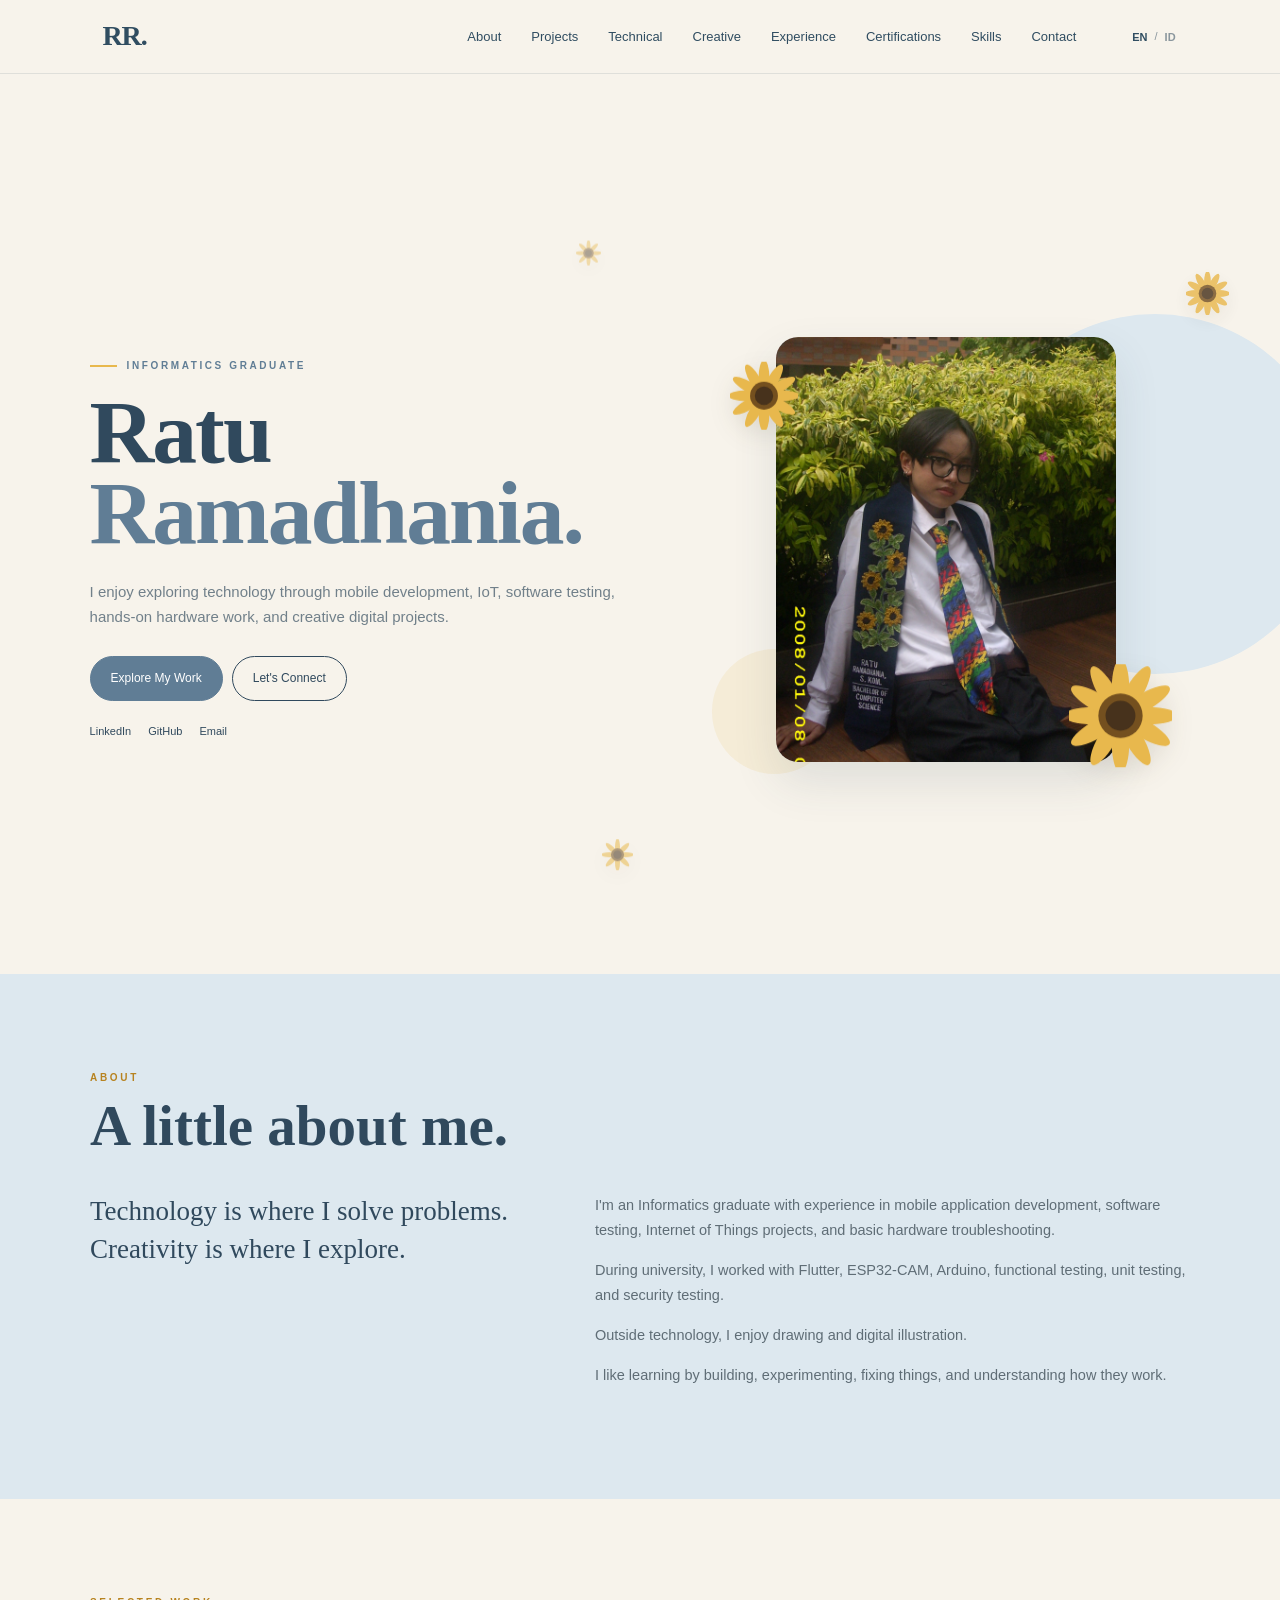
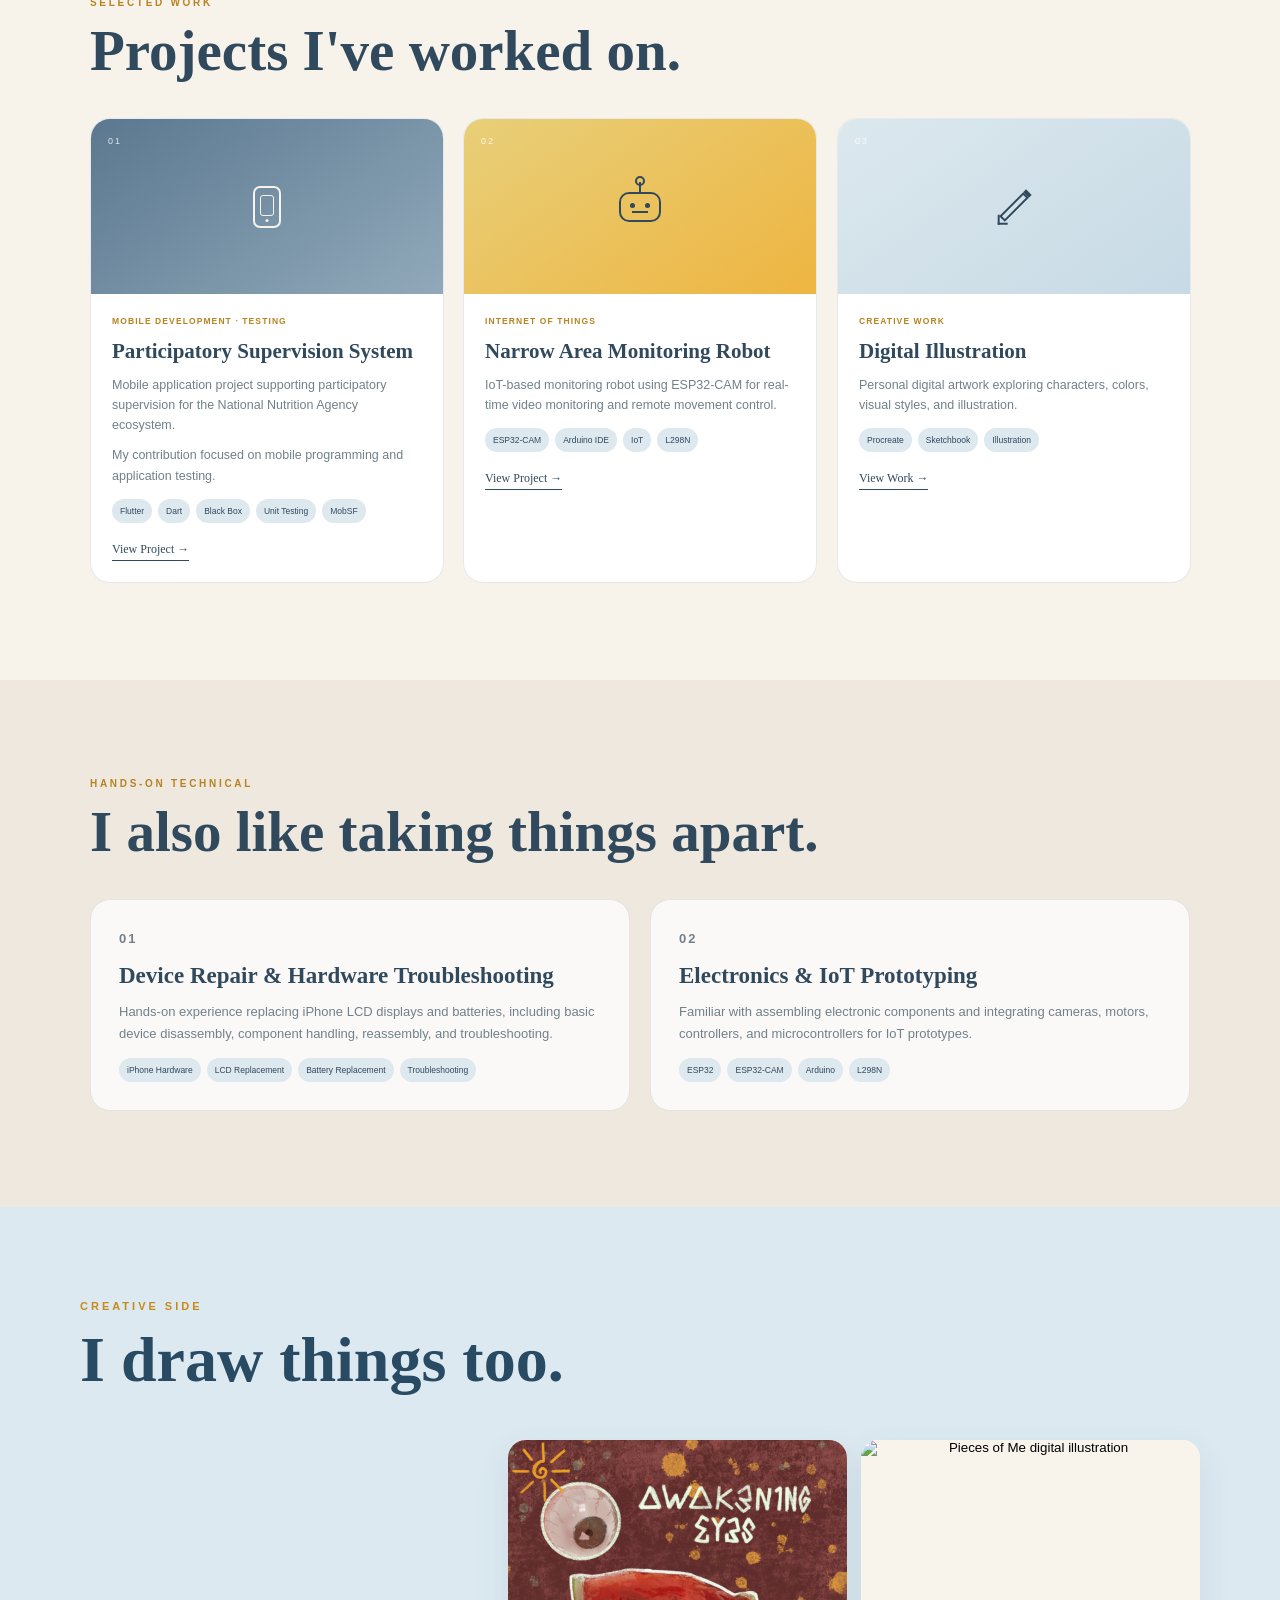
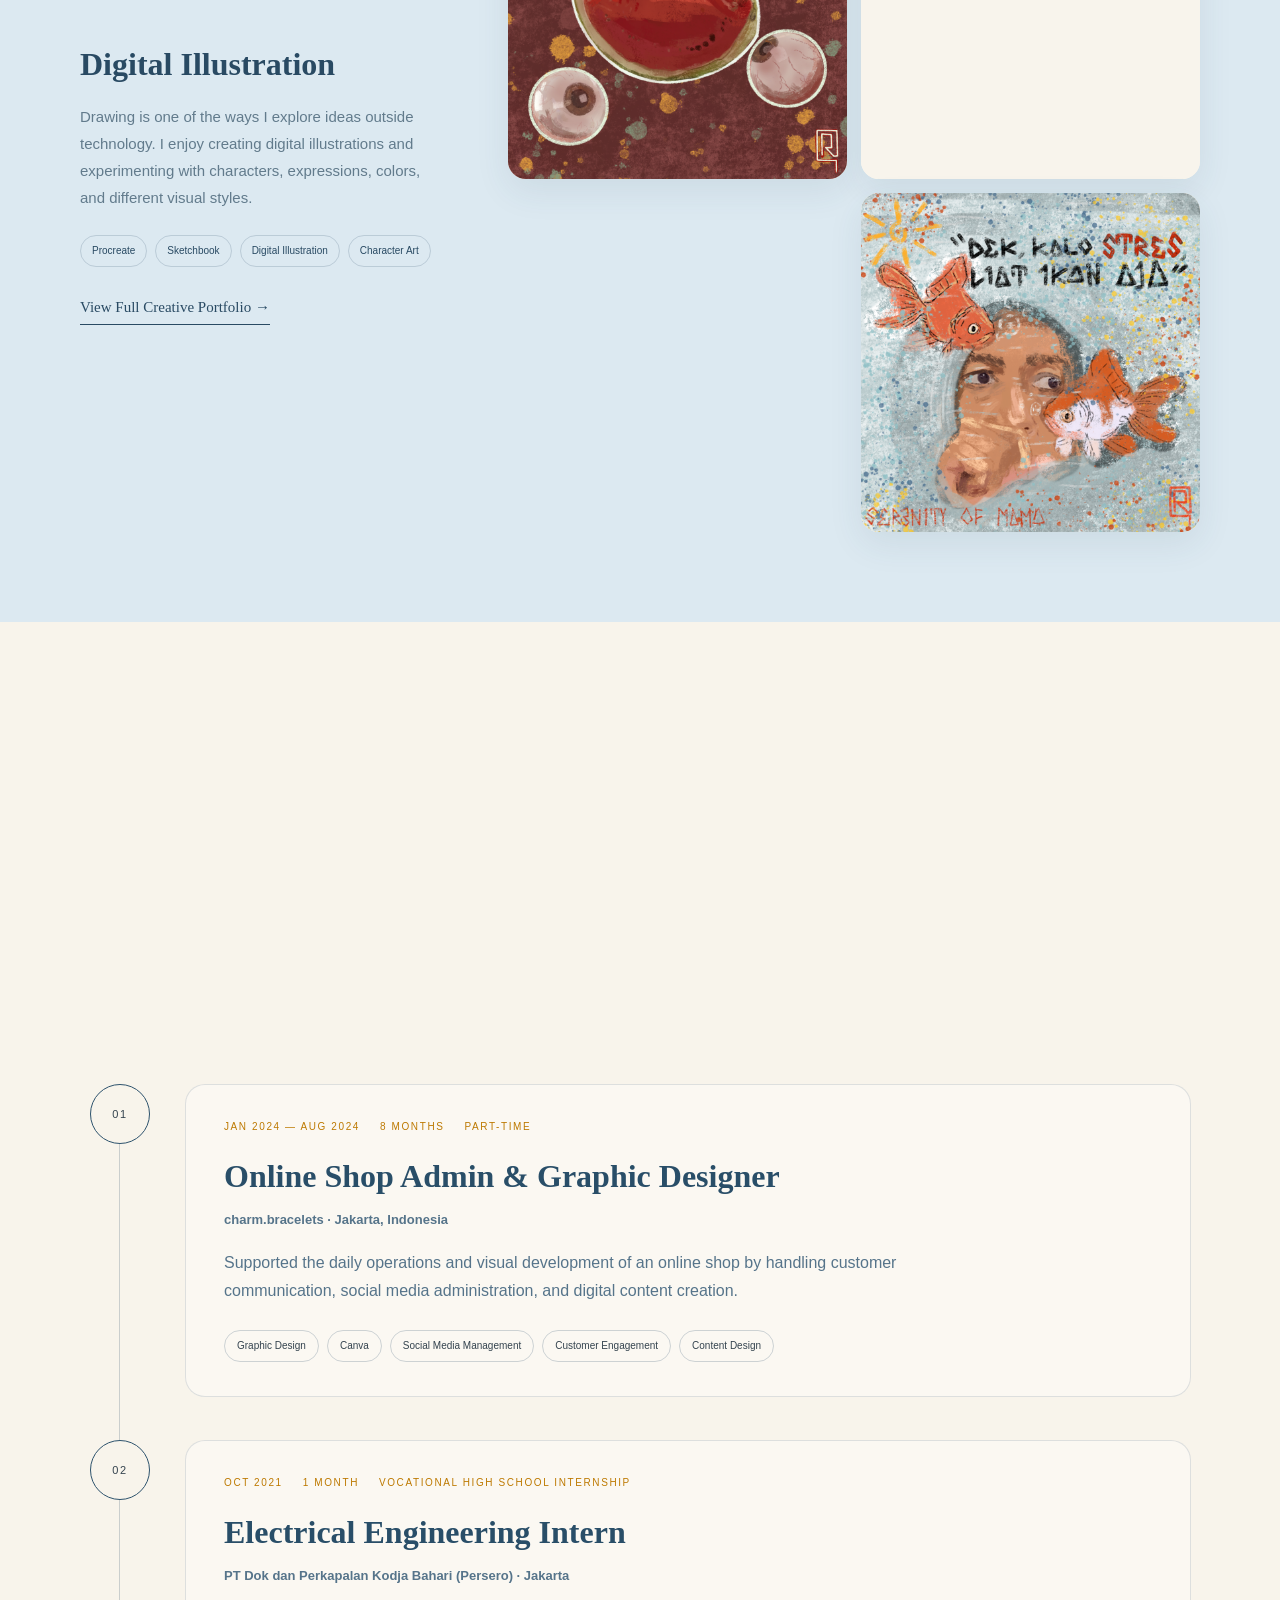
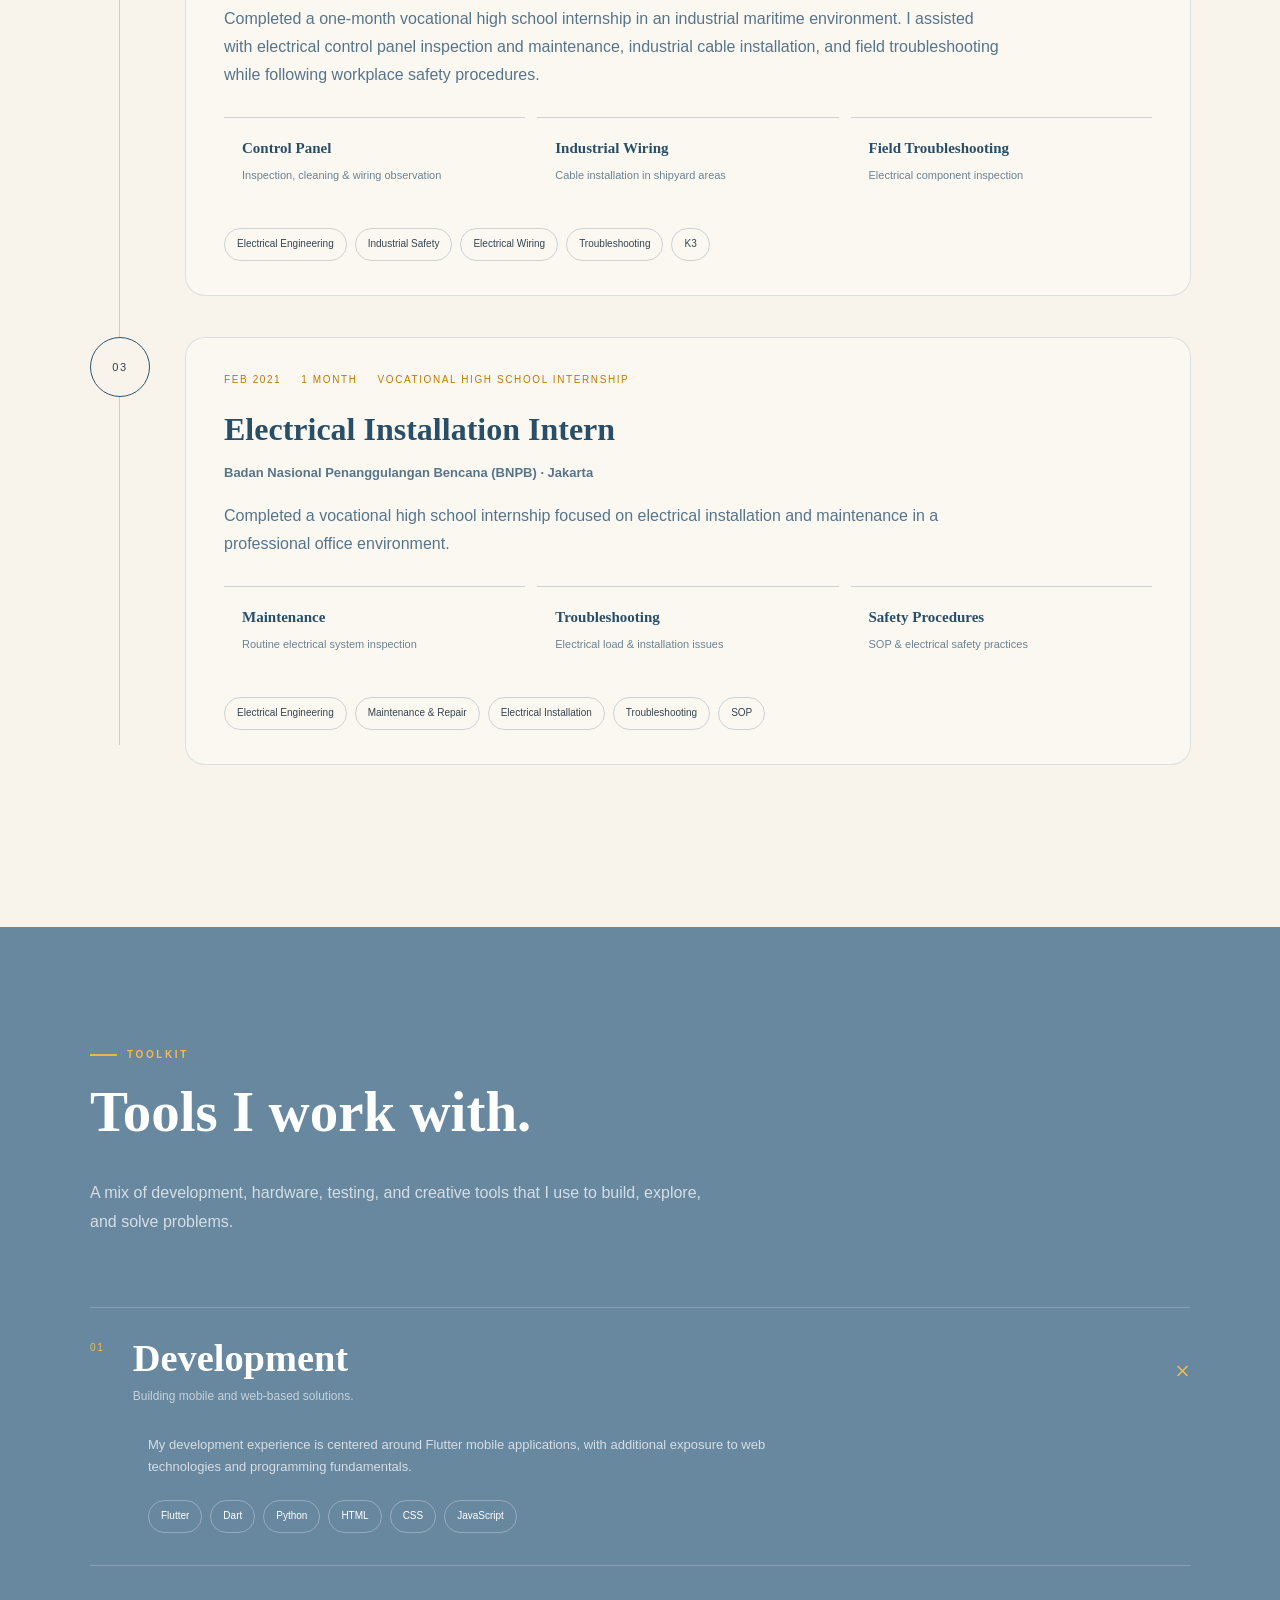
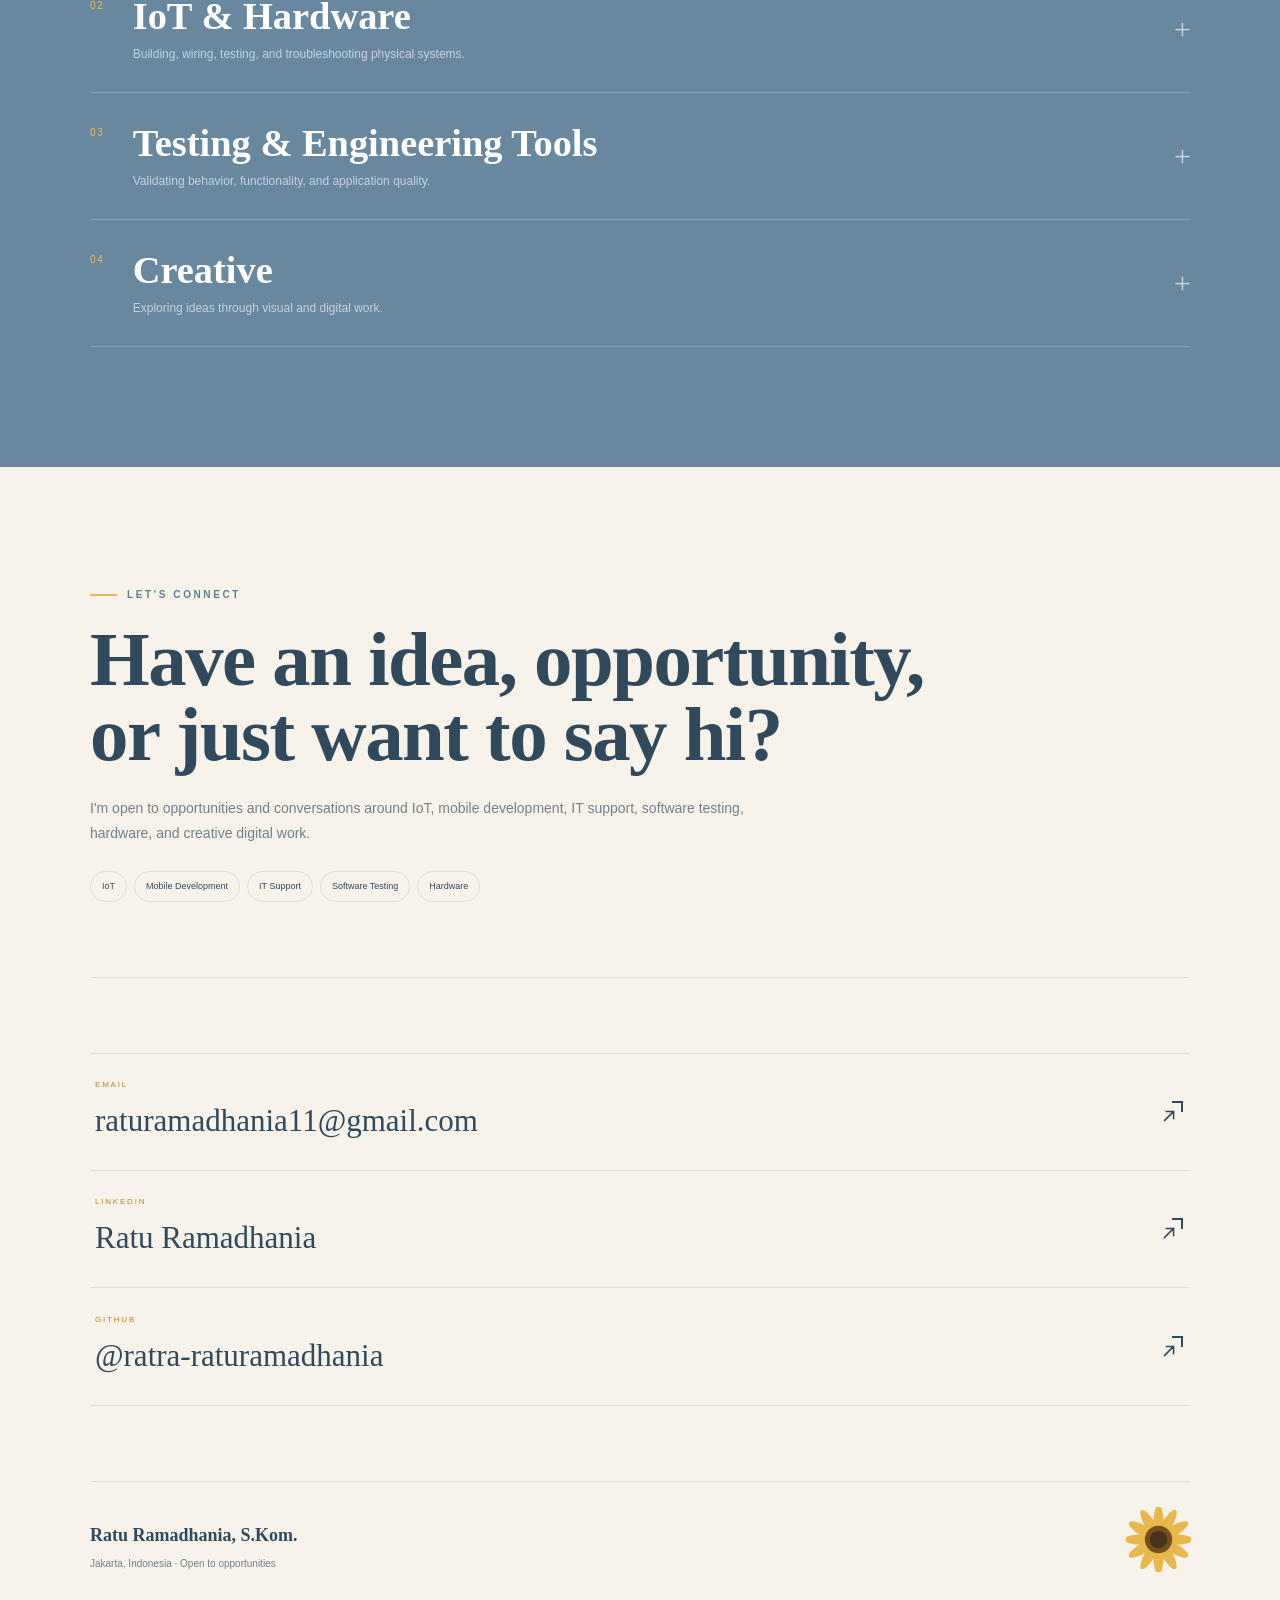
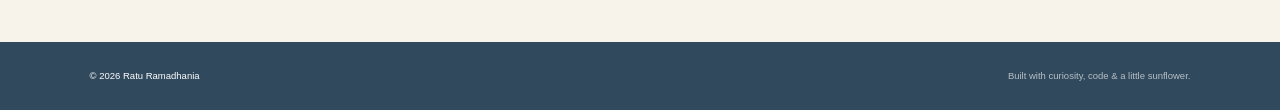
==== commit 8e64176e: "Update index.html" ====
--- a/index.html
+++ b/index.html
@@ -250,6 +250,14 @@
     Experience
   </a>
 
+  <a
+  href="certifications.html"
+  data-en="Certifications"
+  data-id="Sertifikasi"
+  >
+    Certifications
+  </a>
+  
   <a href="#skills" data-en="Skills" data-id="Keahlian">
     Skills
   </a>
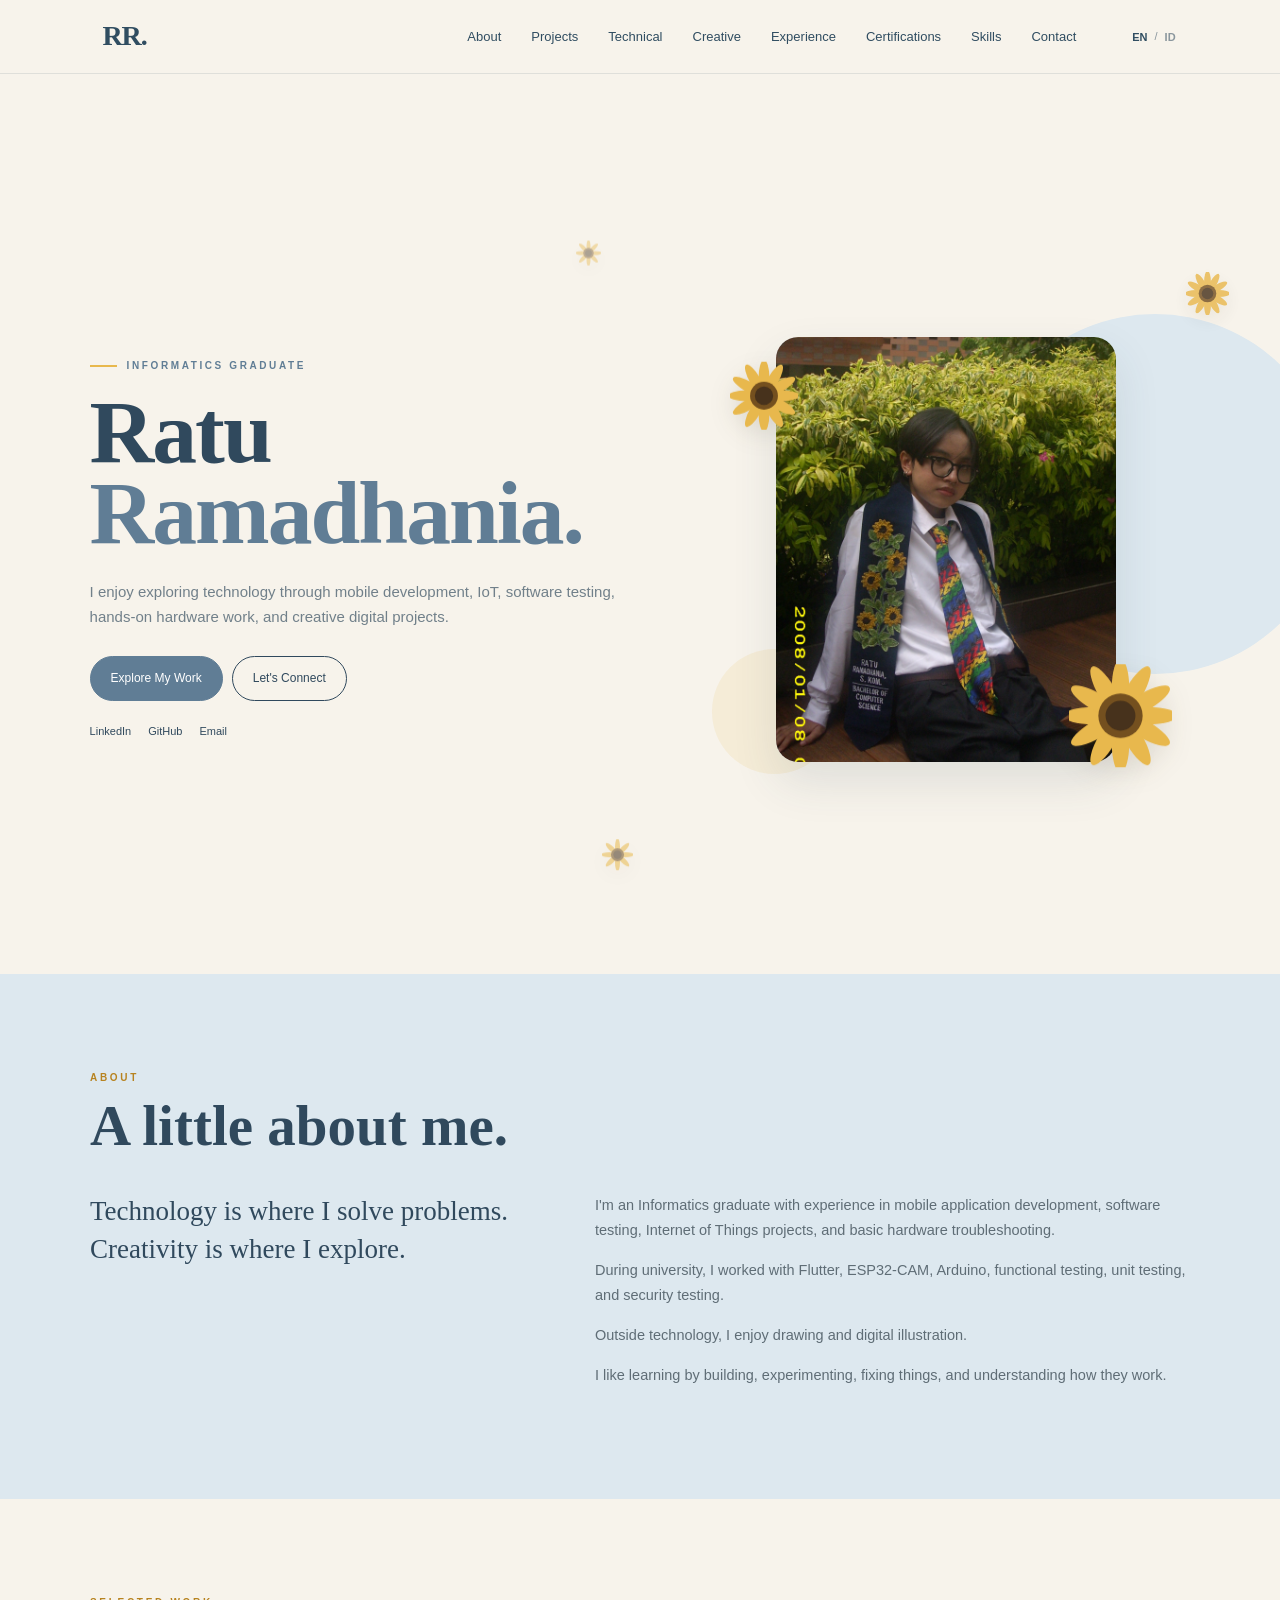
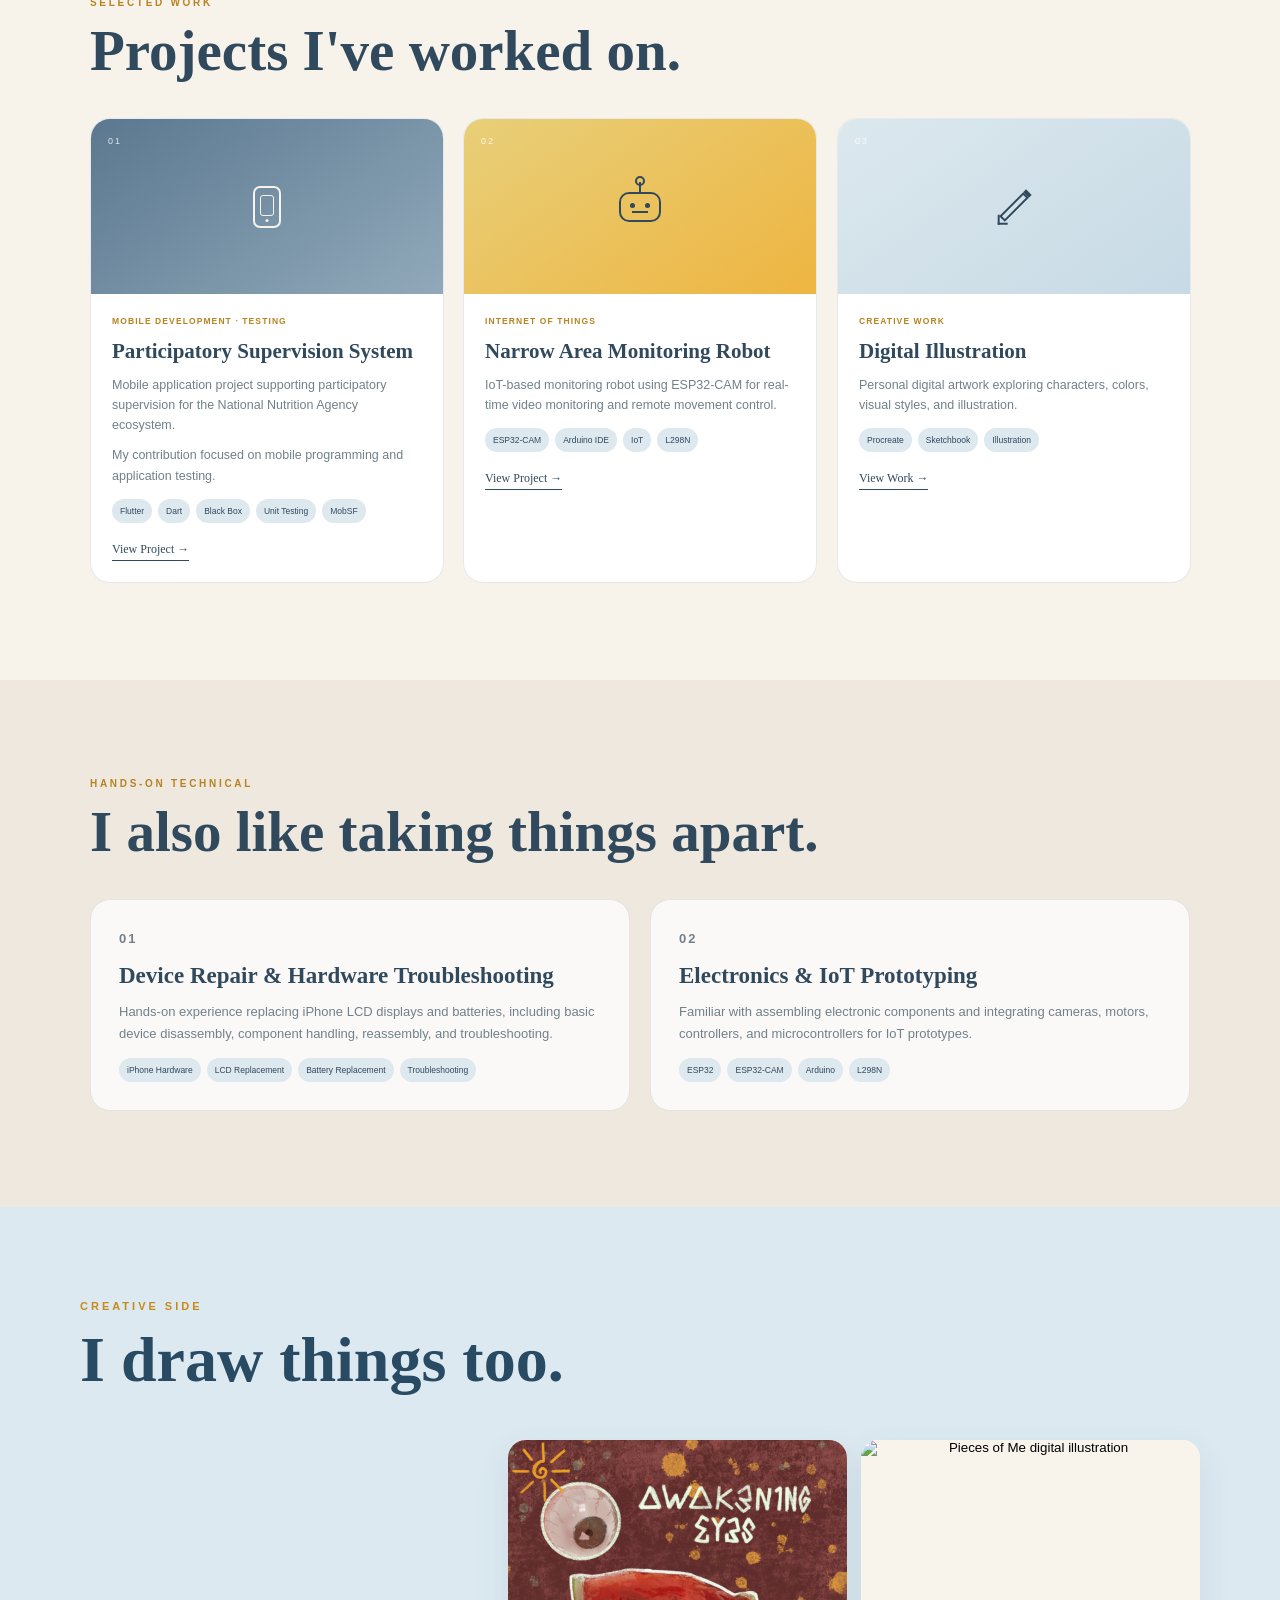
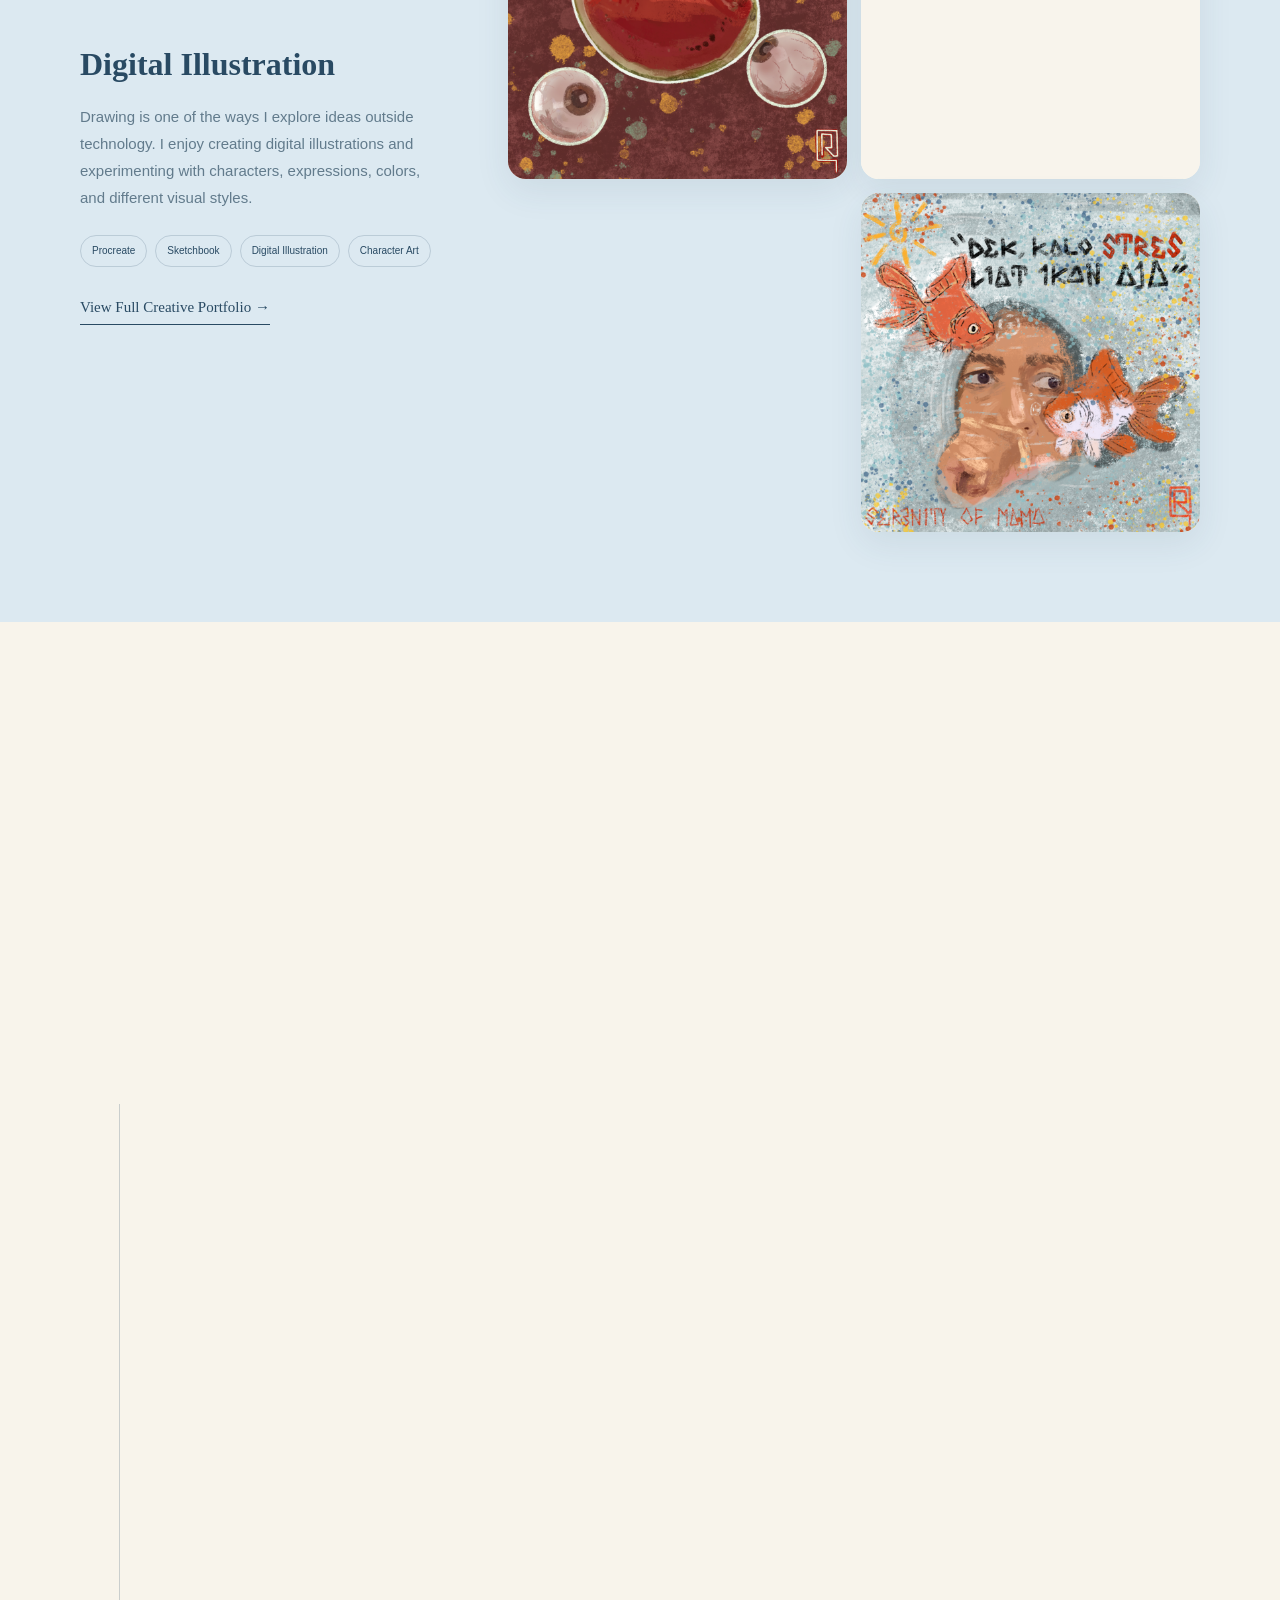
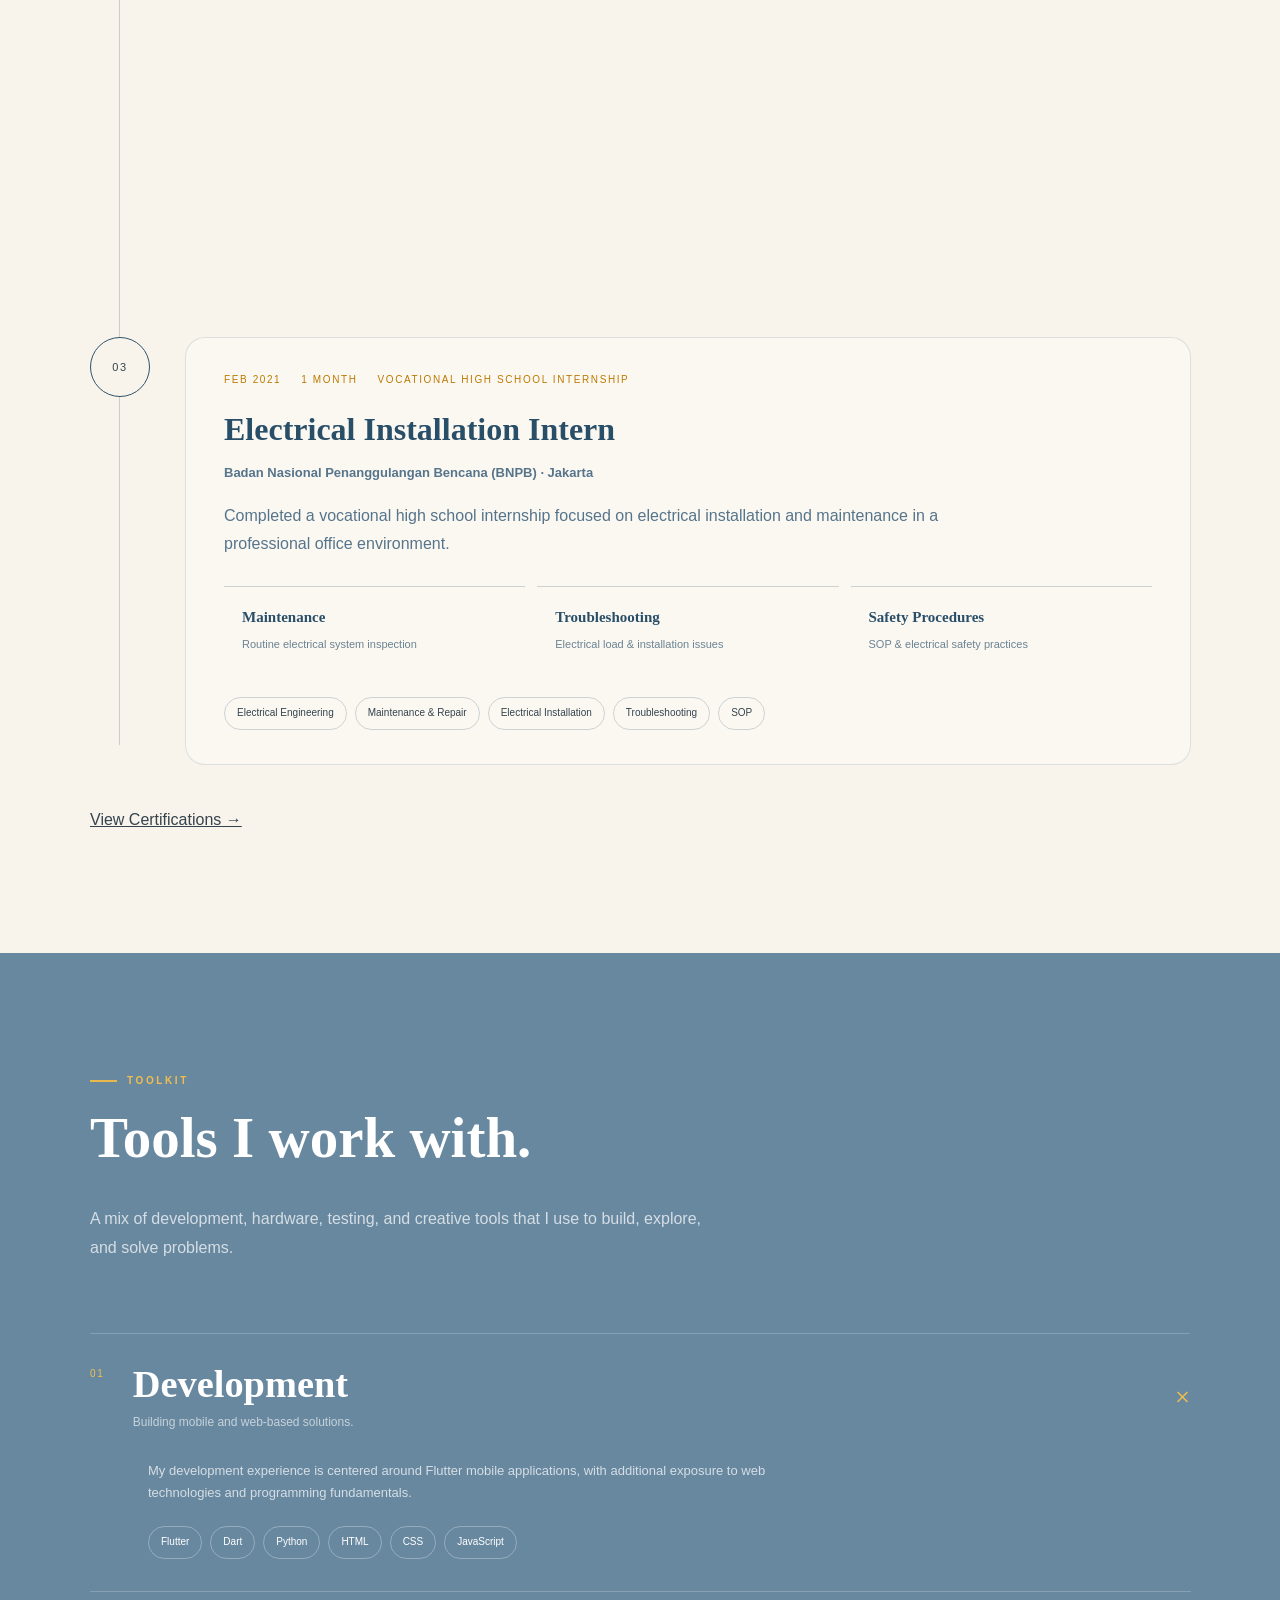
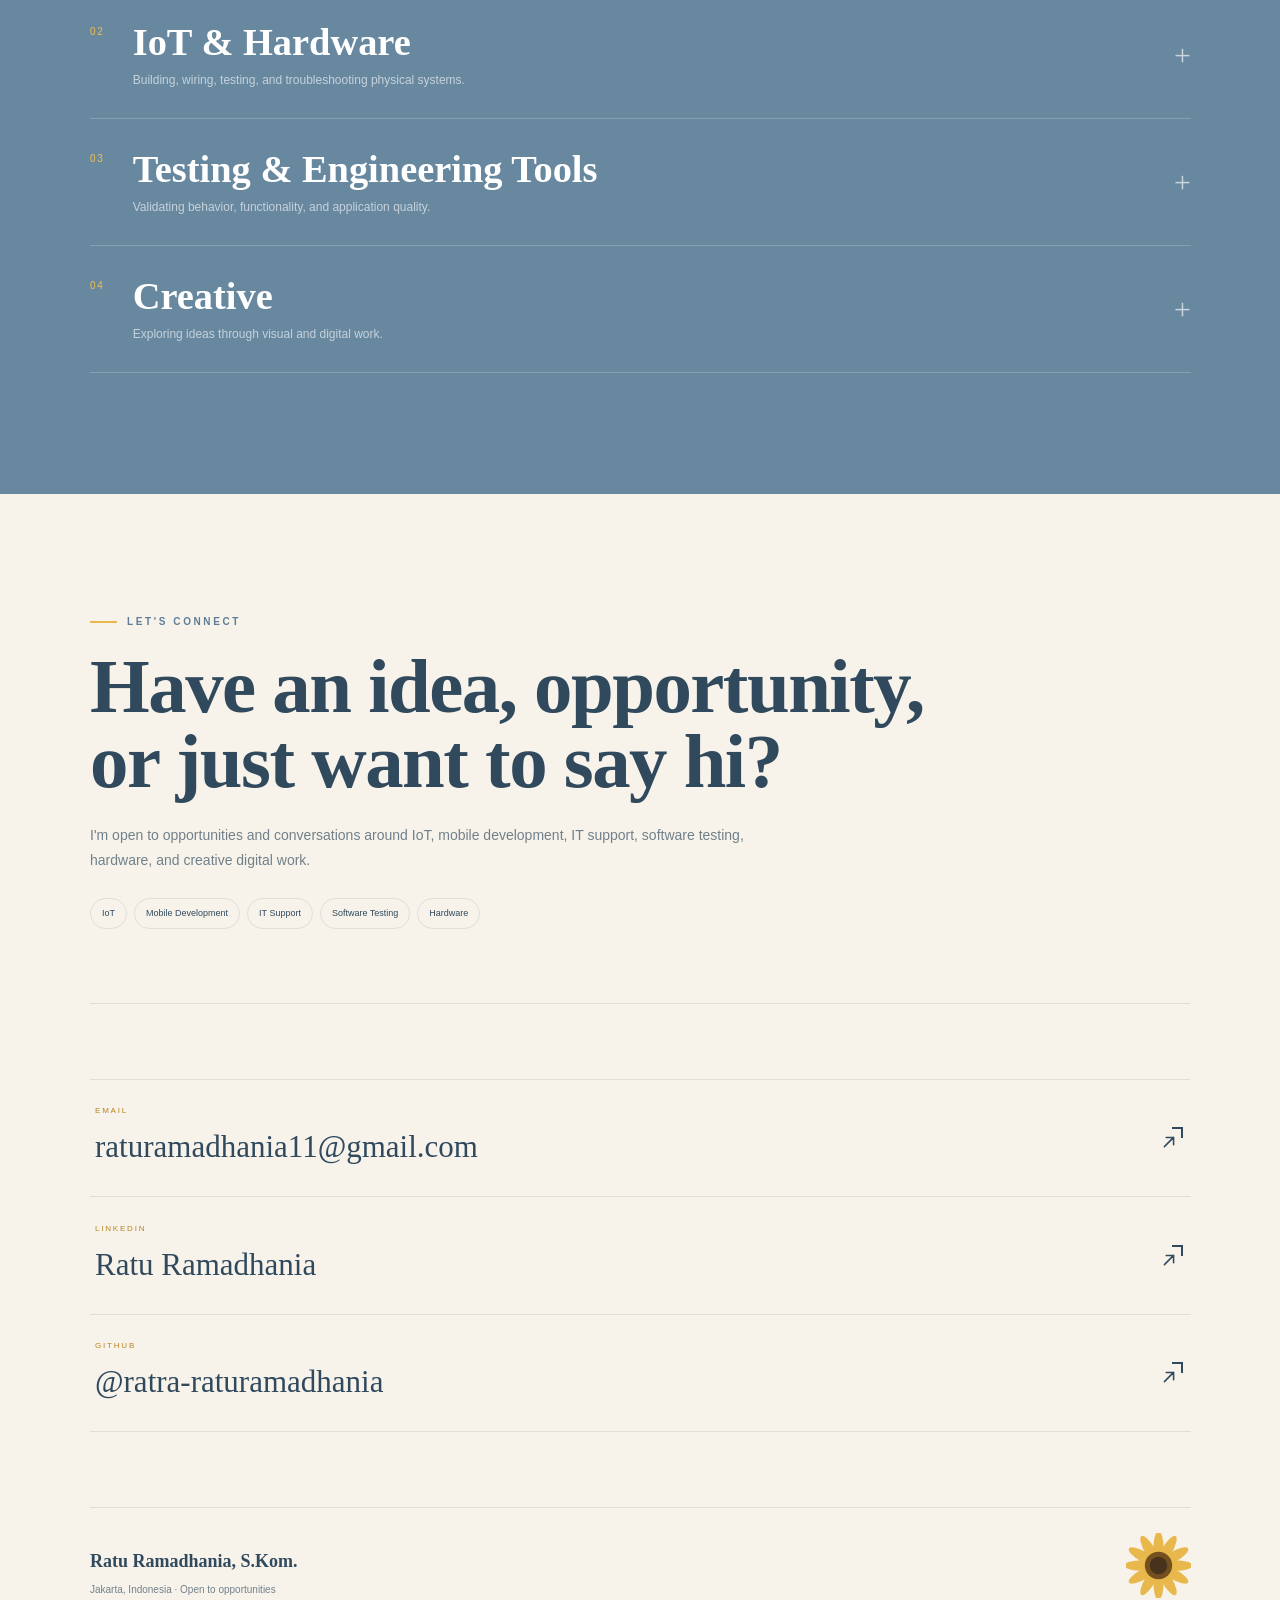
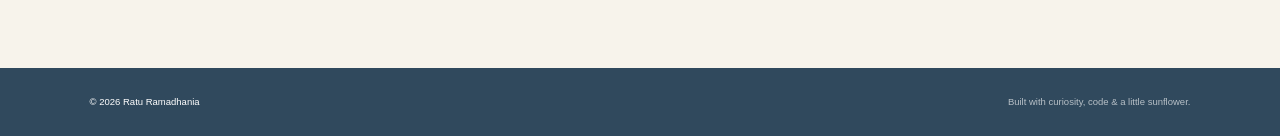
==== commit ec7d599a: "Update index.html" ====
--- a/index.html
+++ b/index.html
@@ -1580,10 +1580,19 @@
 
     </div>
 
+    </div>
+
+  <div class="experience-cert-link reveal">
+    <a
+      href="certifications.html"
+      data-en="View Certifications →"
+      data-id="Lihat Sertifikasi →"
+    >
+      View Certifications →
+    </a>
   </div>
 
 </section>
-
 
 
 <!-- ========================================
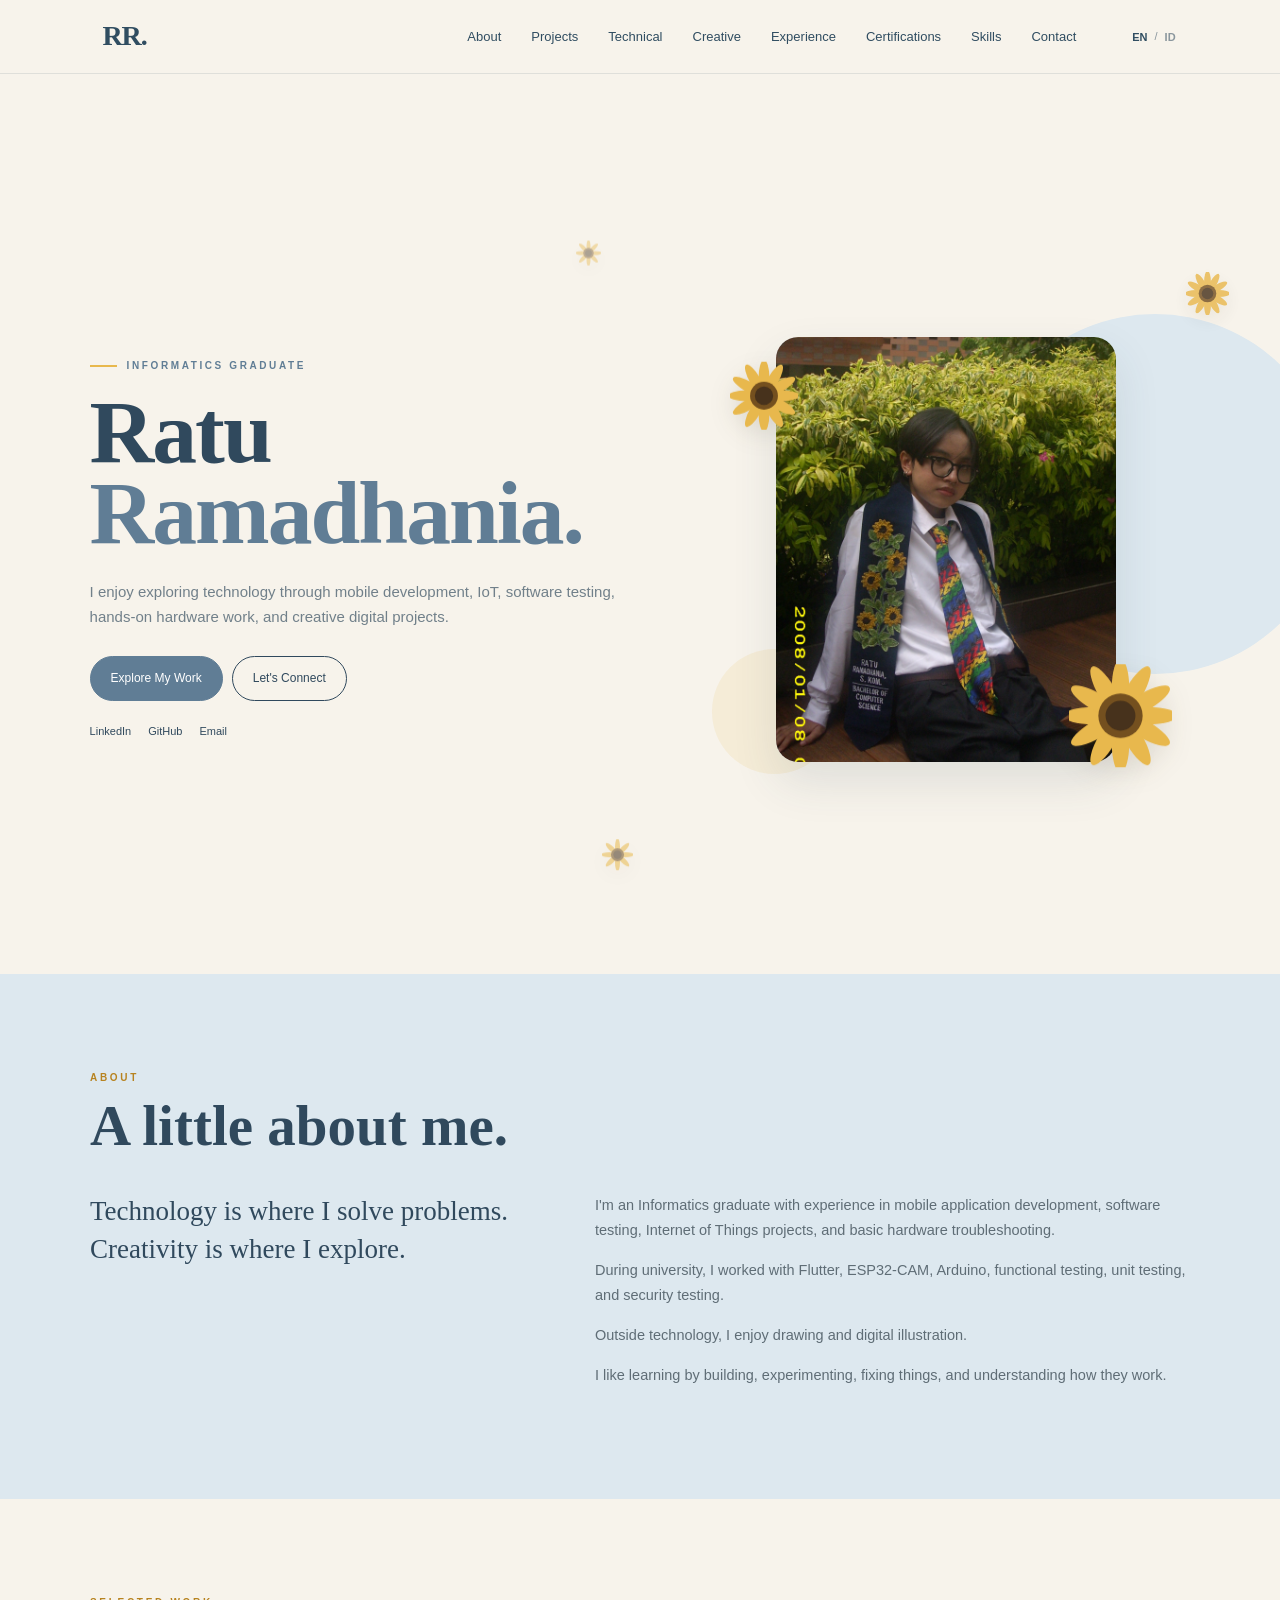
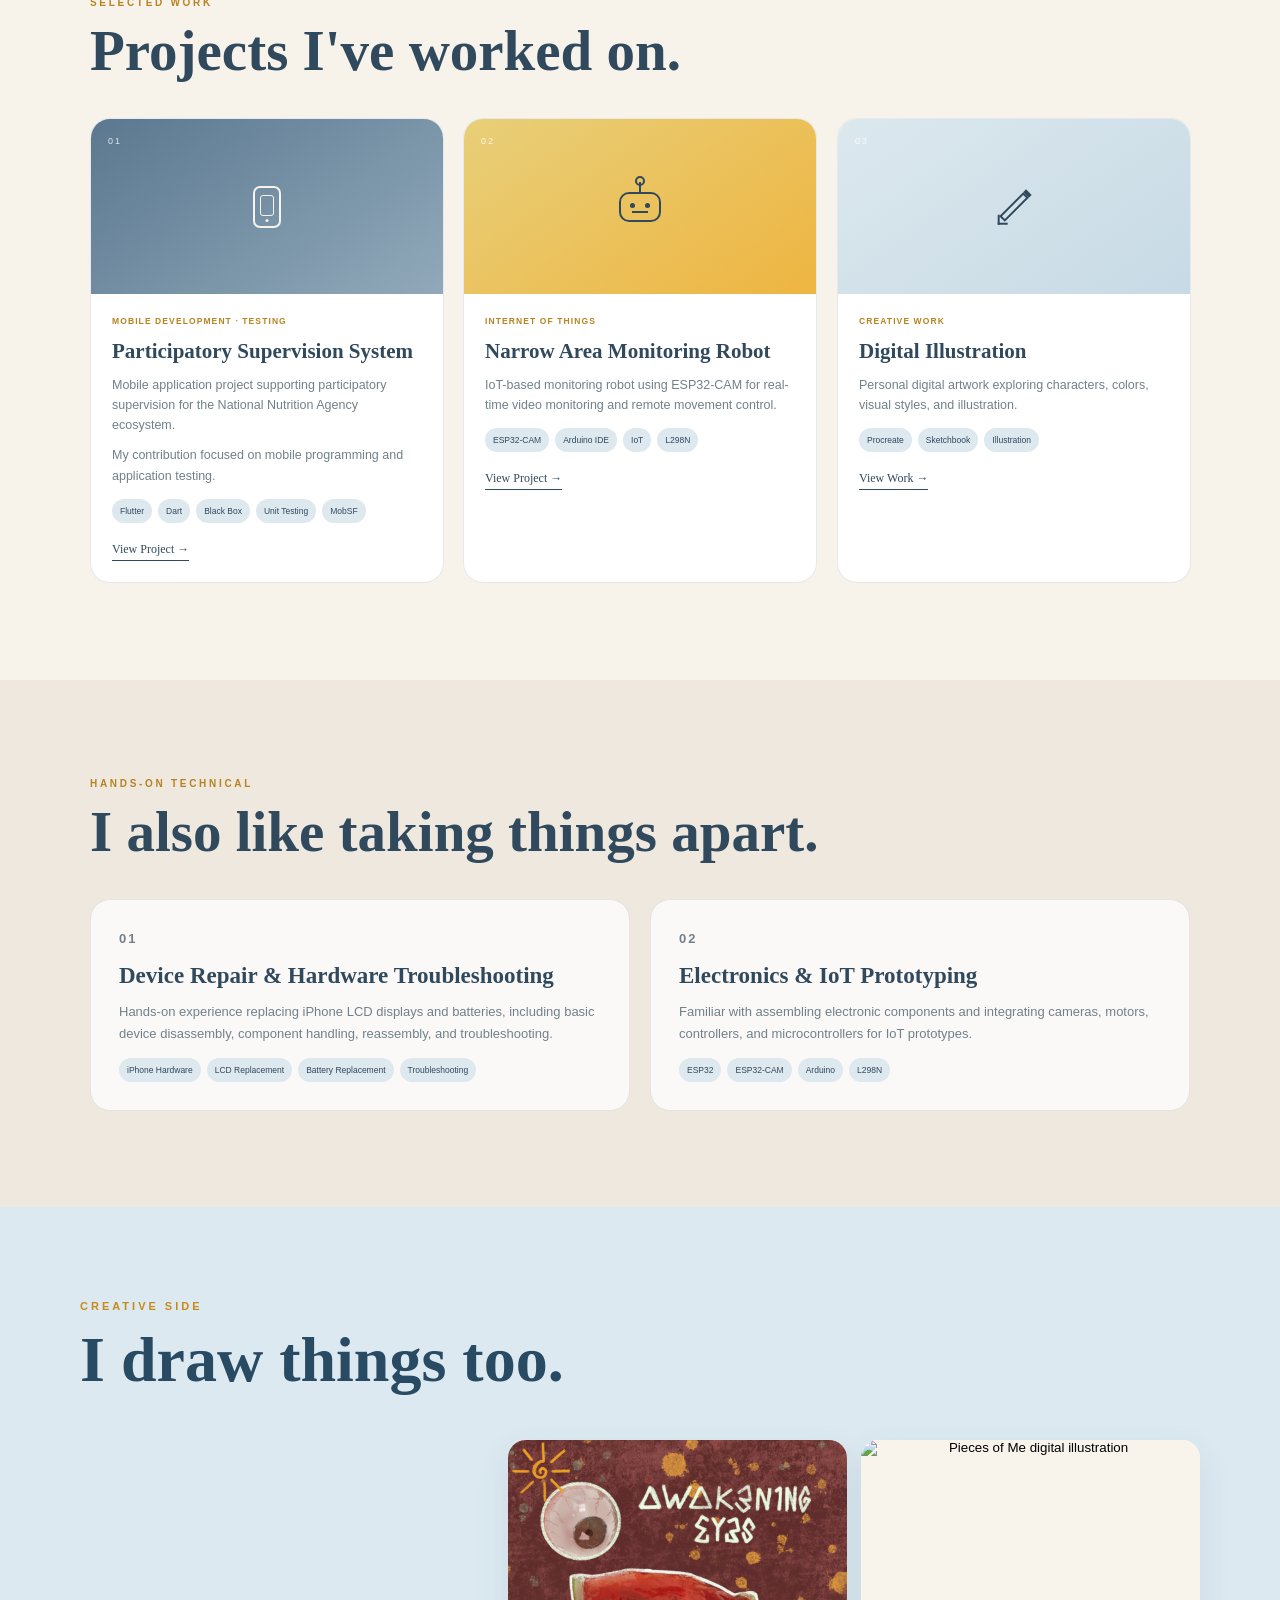
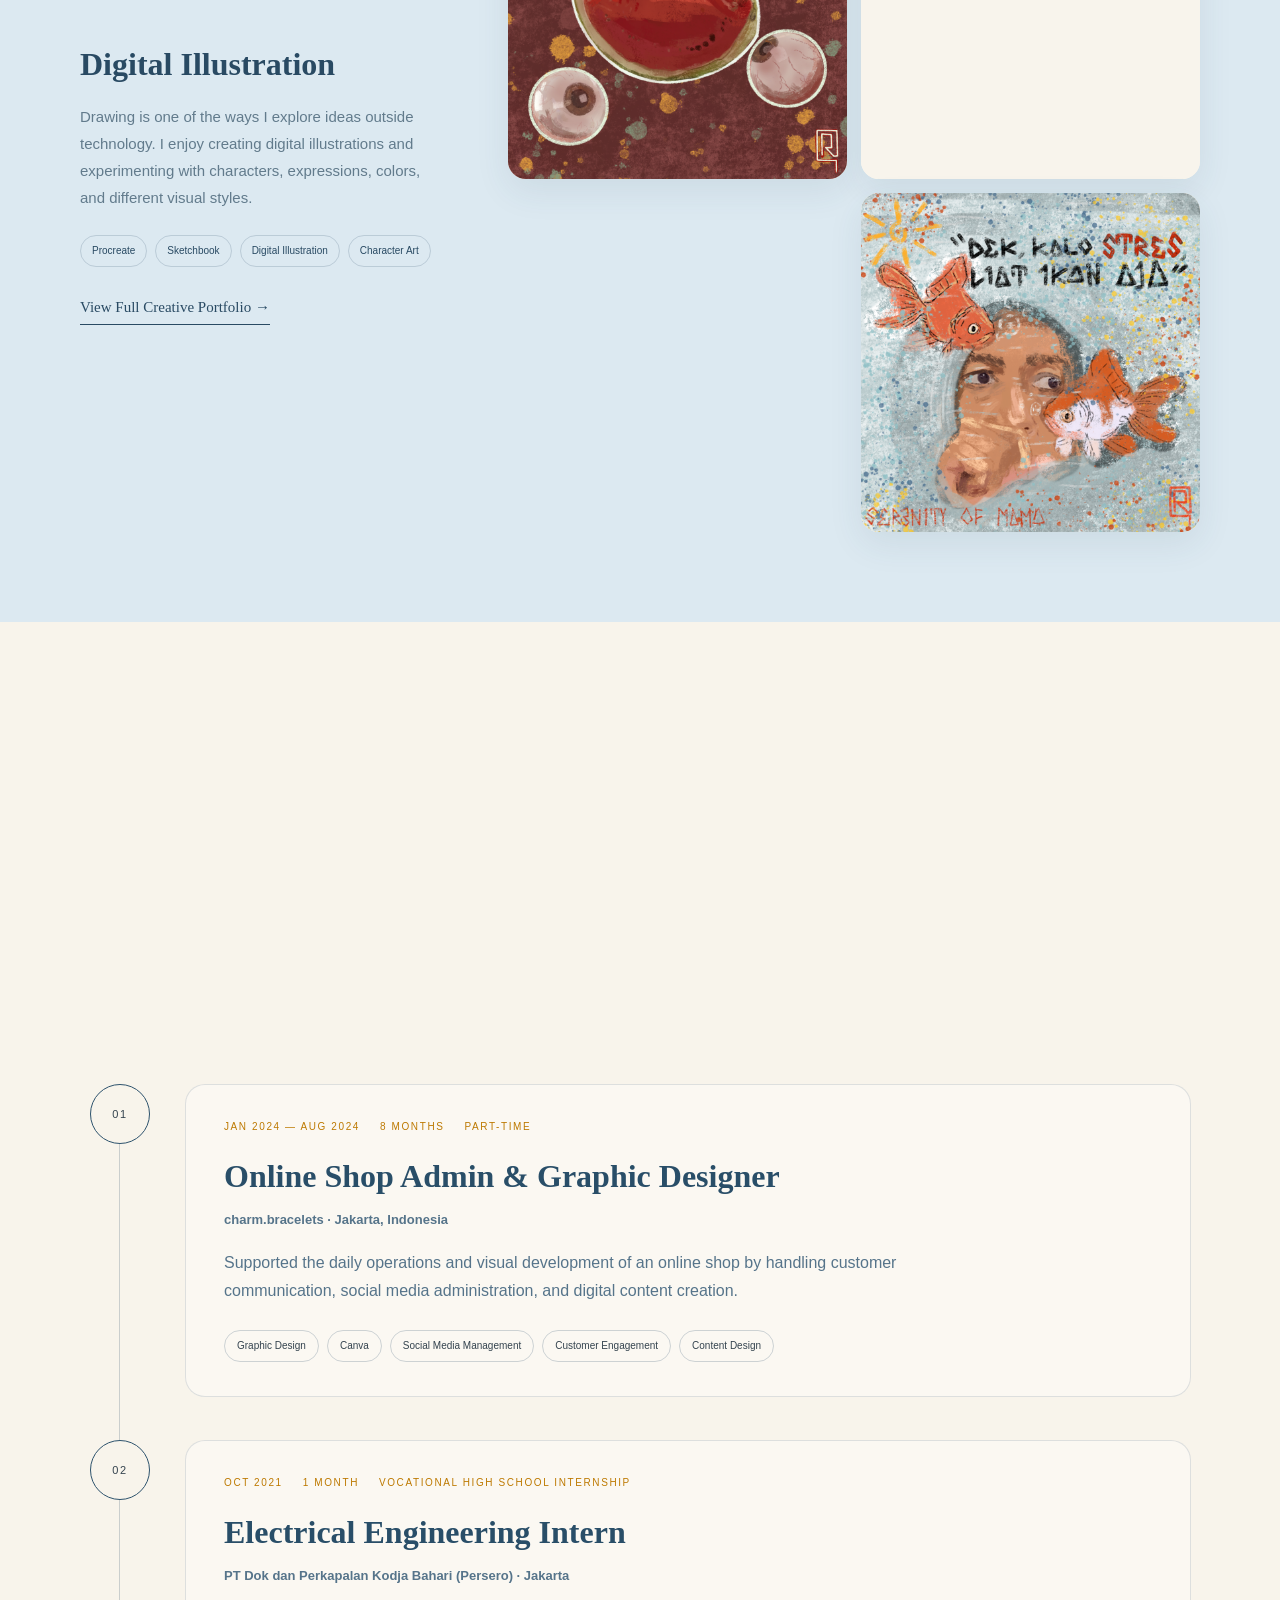
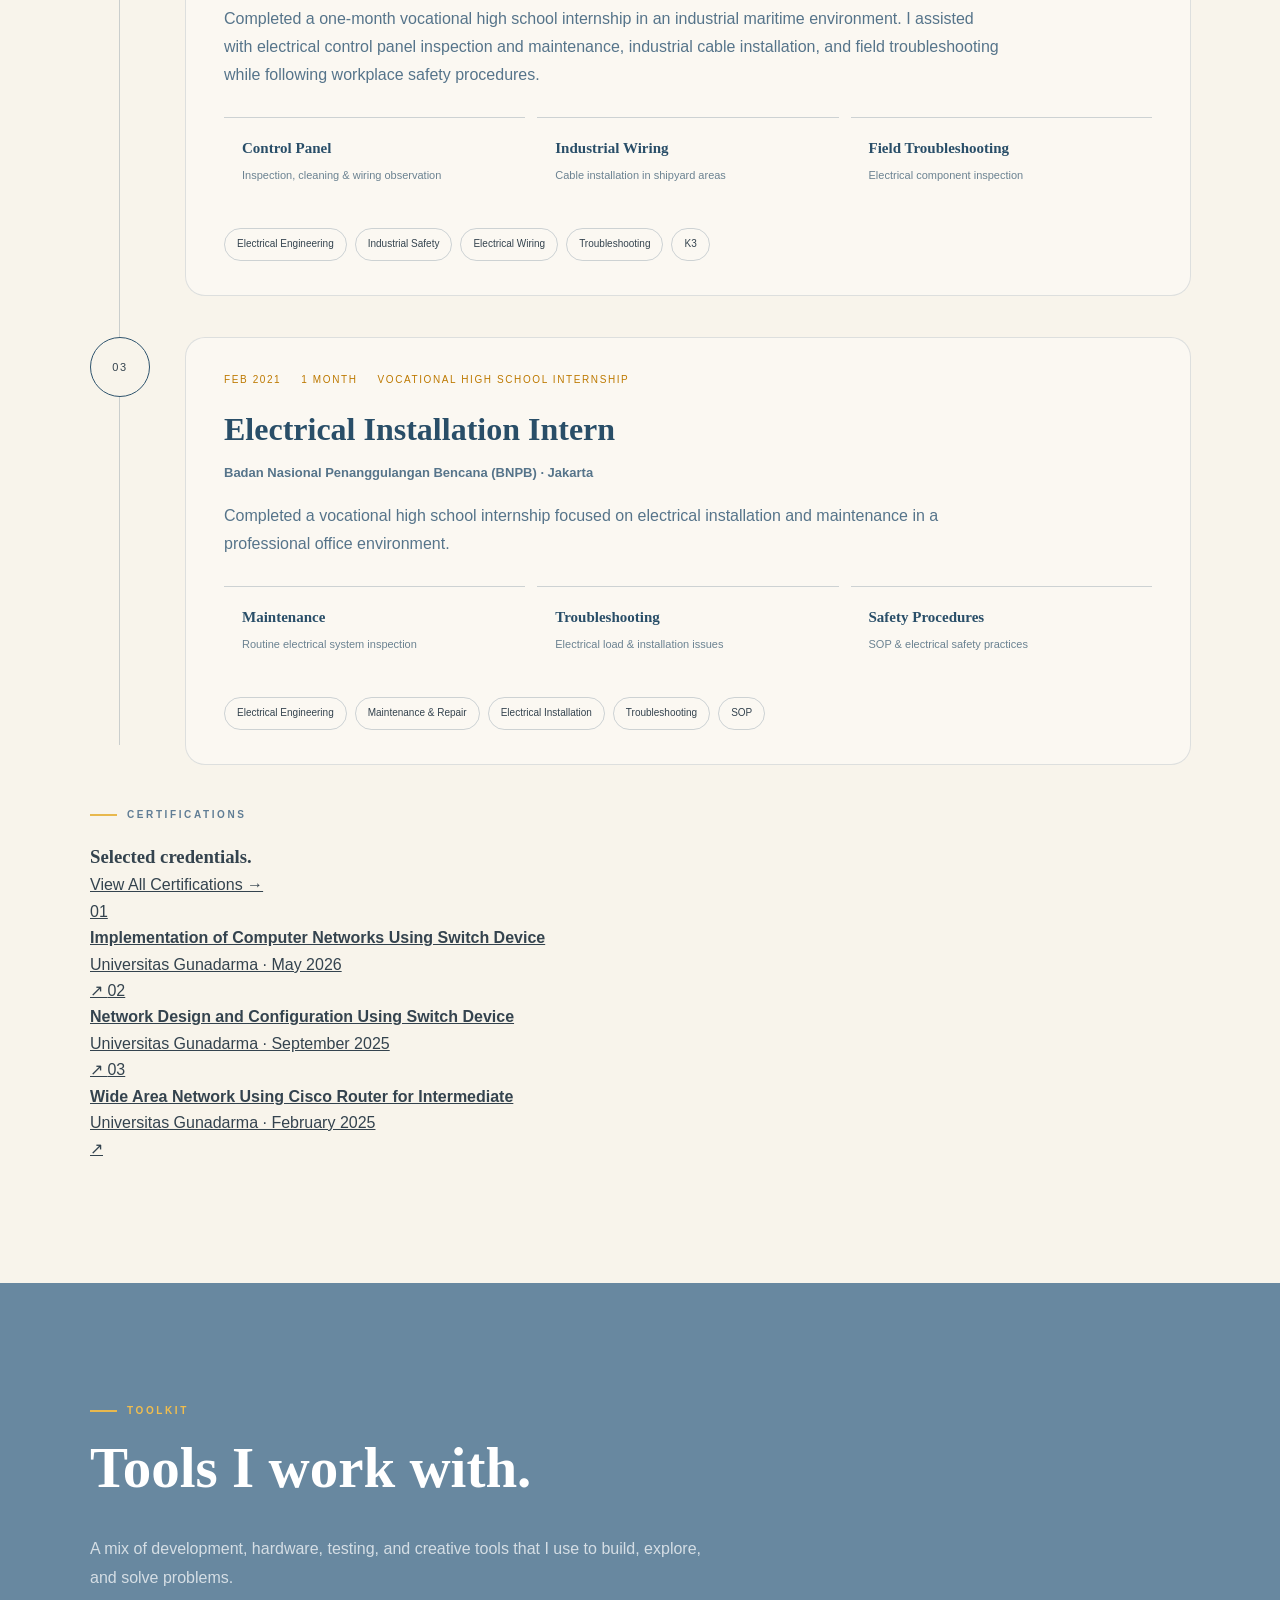
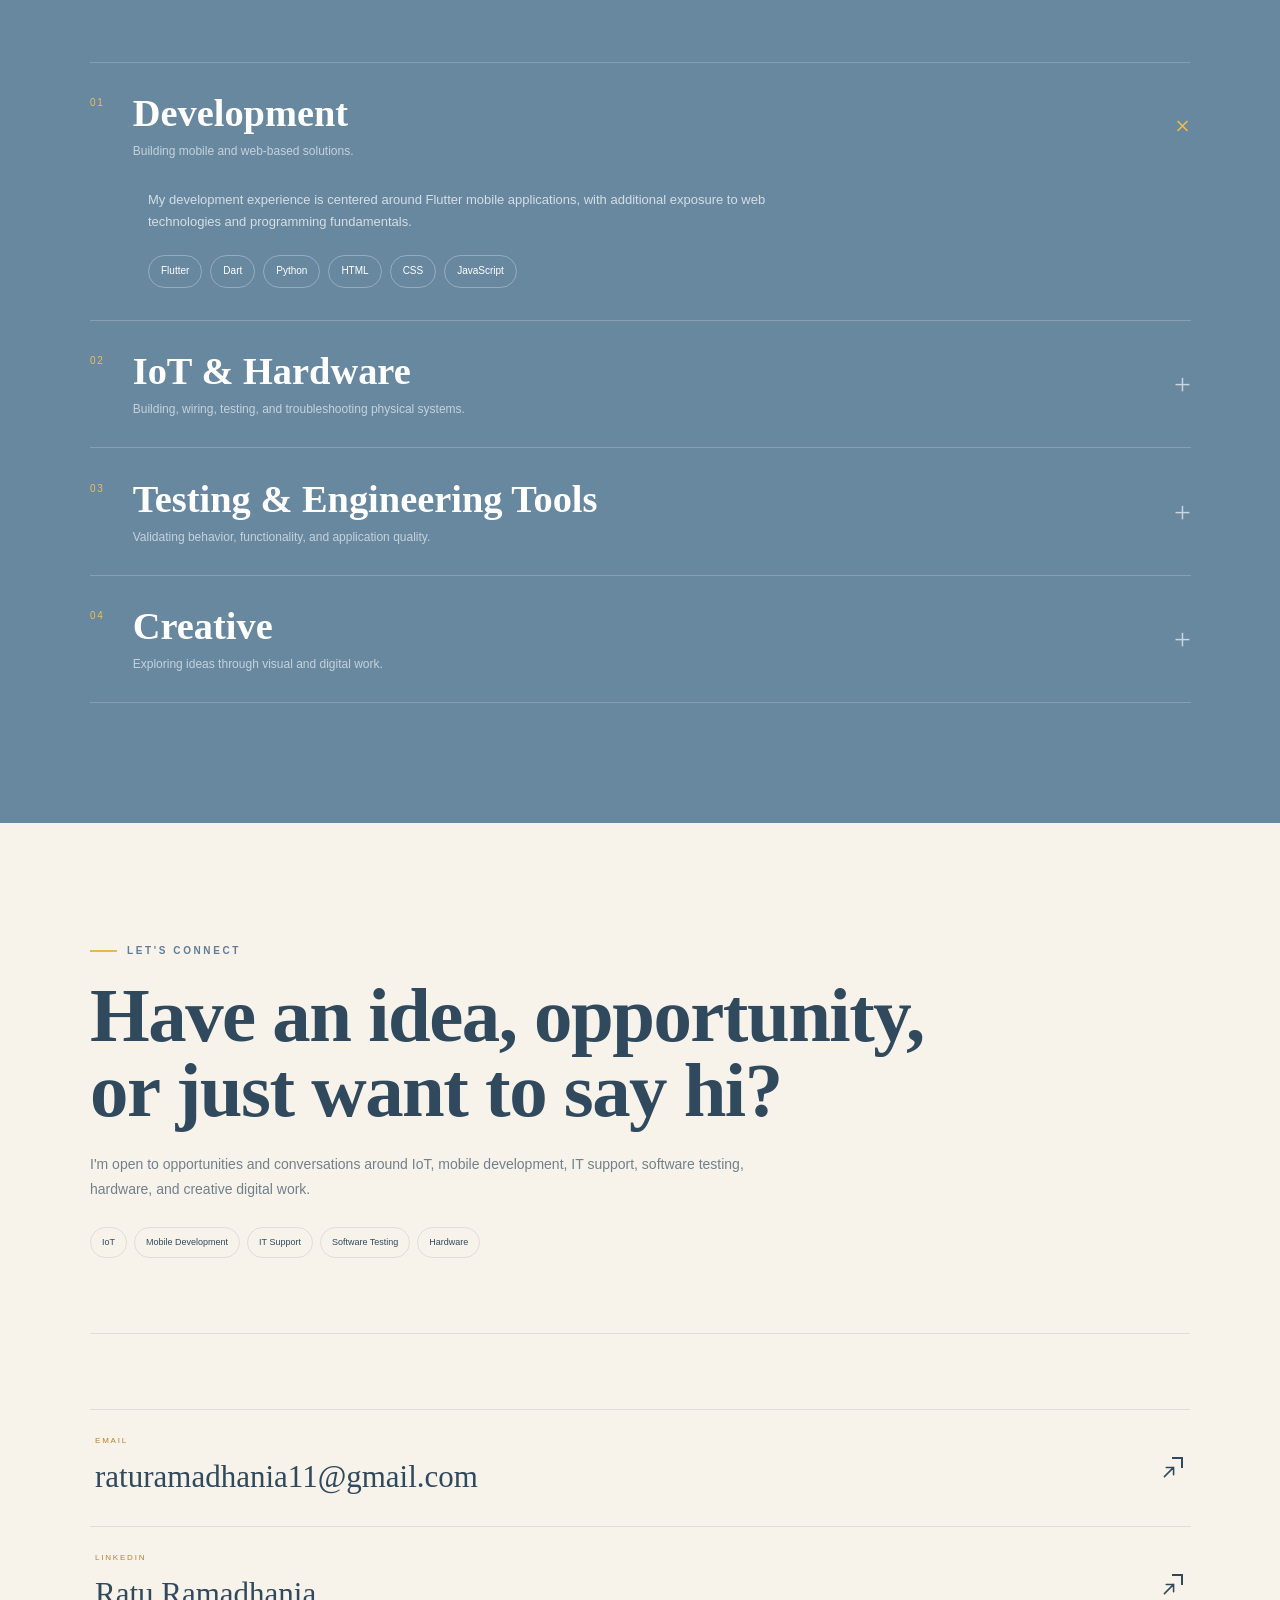
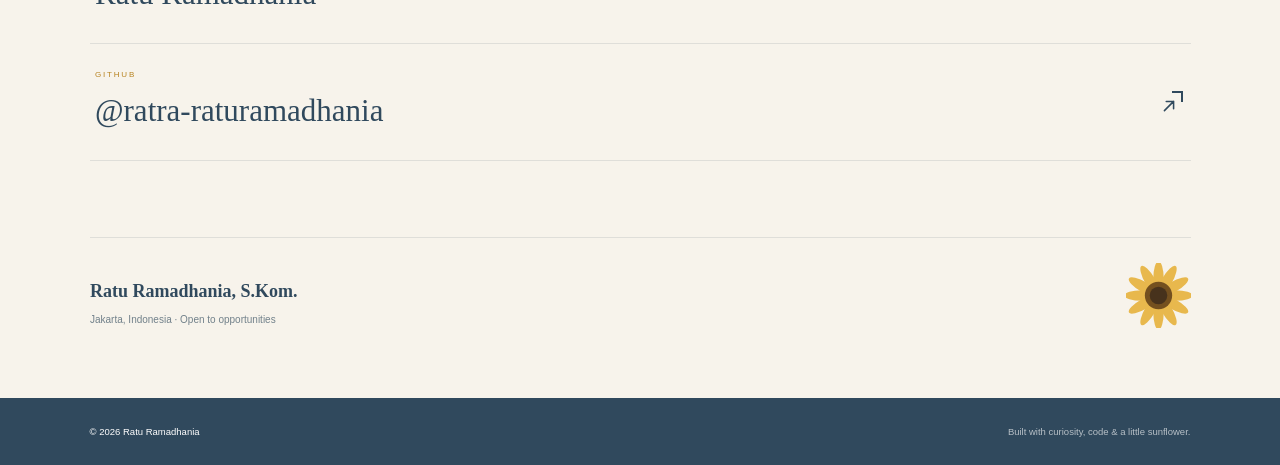
==== commit b5a255e5: "Update index.html" ====
--- a/index.html
+++ b/index.html
@@ -1582,15 +1582,141 @@
 
     </div>
 
-  <div class="experience-cert-link reveal">
+  <!-- CERTIFICATIONS PREVIEW -->
+
+<div class="cert-preview reveal">
+
+  <div class="cert-preview-heading">
+
+    <div>
+      <p
+        class="eyebrow"
+        data-en="CERTIFICATIONS"
+        data-id="SERTIFIKASI"
+      >
+        CERTIFICATIONS
+      </p>
+
+      <h3
+        data-en="Selected credentials."
+        data-id="Sertifikasi pilihan."
+      >
+        Selected credentials.
+      </h3>
+    </div>
+
     <a
       href="certifications.html"
-      data-en="View Certifications →"
-      data-id="Lihat Sertifikasi →"
-    >
-      View Certifications →
+      class="cert-view-all"
+      data-en="View All Certifications →"
+      data-id="Lihat Semua Sertifikasi →"
+    >
+      View All Certifications →
     </a>
+
   </div>
+
+
+  <div class="cert-preview-list">
+
+    <!-- CERTIFICATE 01 -->
+
+    <a
+      href="https://e-sert.gunadarma.ac.id/detail/51422392"
+      target="_blank"
+      rel="noopener noreferrer"
+      class="cert-preview-item"
+    >
+
+      <span class="cert-preview-number">
+        01
+      </span>
+
+      <div class="cert-preview-content">
+
+        <h4>
+          Implementation of Computer Networks Using Switch Device
+        </h4>
+
+        <p>
+          Universitas Gunadarma · May 2026
+        </p>
+
+      </div>
+
+      <span class="cert-preview-arrow">
+        ↗
+      </span>
+
+    </a>
+
+
+    <!-- CERTIFICATE 02 -->
+
+    <a
+      href="https://e-sert.gunadarma.ac.id/detail/51422392"
+      target="_blank"
+      rel="noopener noreferrer"
+      class="cert-preview-item"
+    >
+
+      <span class="cert-preview-number">
+        02
+      </span>
+
+      <div class="cert-preview-content">
+
+        <h4>
+          Network Design and Configuration Using Switch Device
+        </h4>
+
+        <p>
+          Universitas Gunadarma · September 2025
+        </p>
+
+      </div>
+
+      <span class="cert-preview-arrow">
+        ↗
+      </span>
+
+    </a>
+
+
+    <!-- CERTIFICATE 03 -->
+
+    <a
+      href="https://e-sert.gunadarma.ac.id/detail/51422392"
+      target="_blank"
+      rel="noopener noreferrer"
+      class="cert-preview-item"
+    >
+
+      <span class="cert-preview-number">
+        03
+      </span>
+
+      <div class="cert-preview-content">
+
+        <h4>
+          Wide Area Network Using Cisco Router for Intermediate
+        </h4>
+
+        <p>
+          Universitas Gunadarma · February 2025
+        </p>
+
+      </div>
+
+      <span class="cert-preview-arrow">
+        ↗
+      </span>
+
+    </a>
+
+  </div>
+
+</div>
 
 </section>
 
--- a/css/home.css
+++ b/css/home.css
@@ -2599,3 +2599,63 @@
 .project-soft .project-icon {
   color: #30495d;
 }
+
+/* ========================================
+   CERTIFICATIONS LINK
+======================================== */
+
+.experience-cert-link {
+  width: min(1120px, 86%);
+  margin: 42px auto 0;
+  text-align: right;
+}
+
+.experience-cert-link a {
+  display: inline-block;
+
+  color: var(--blue-dark);
+
+  font-family:
+    Georgia,
+    "Times New Roman",
+    serif;
+
+  font-size: 15px;
+  text-decoration: none;
+
+  padding-bottom: 4px;
+
+  border-bottom:
+    1px solid var(--blue-dark);
+
+  transition:
+    color 0.25s ease,
+    border-color 0.25s ease,
+    transform 0.25s ease;
+}
+
+.experience-cert-link a:hover {
+  color: var(--yellow-dark);
+  border-color: var(--yellow-dark);
+
+  transform: translateX(4px);
+}
+
+
+/* MOBILE */
+
+@media (max-width: 700px) {
+
+  .experience-cert-link {
+    width: calc(100% - 40px);
+
+    margin-top: 30px;
+
+    text-align: left;
+  }
+
+  .experience-cert-link a {
+    font-size: 14px;
+  }
+
+}
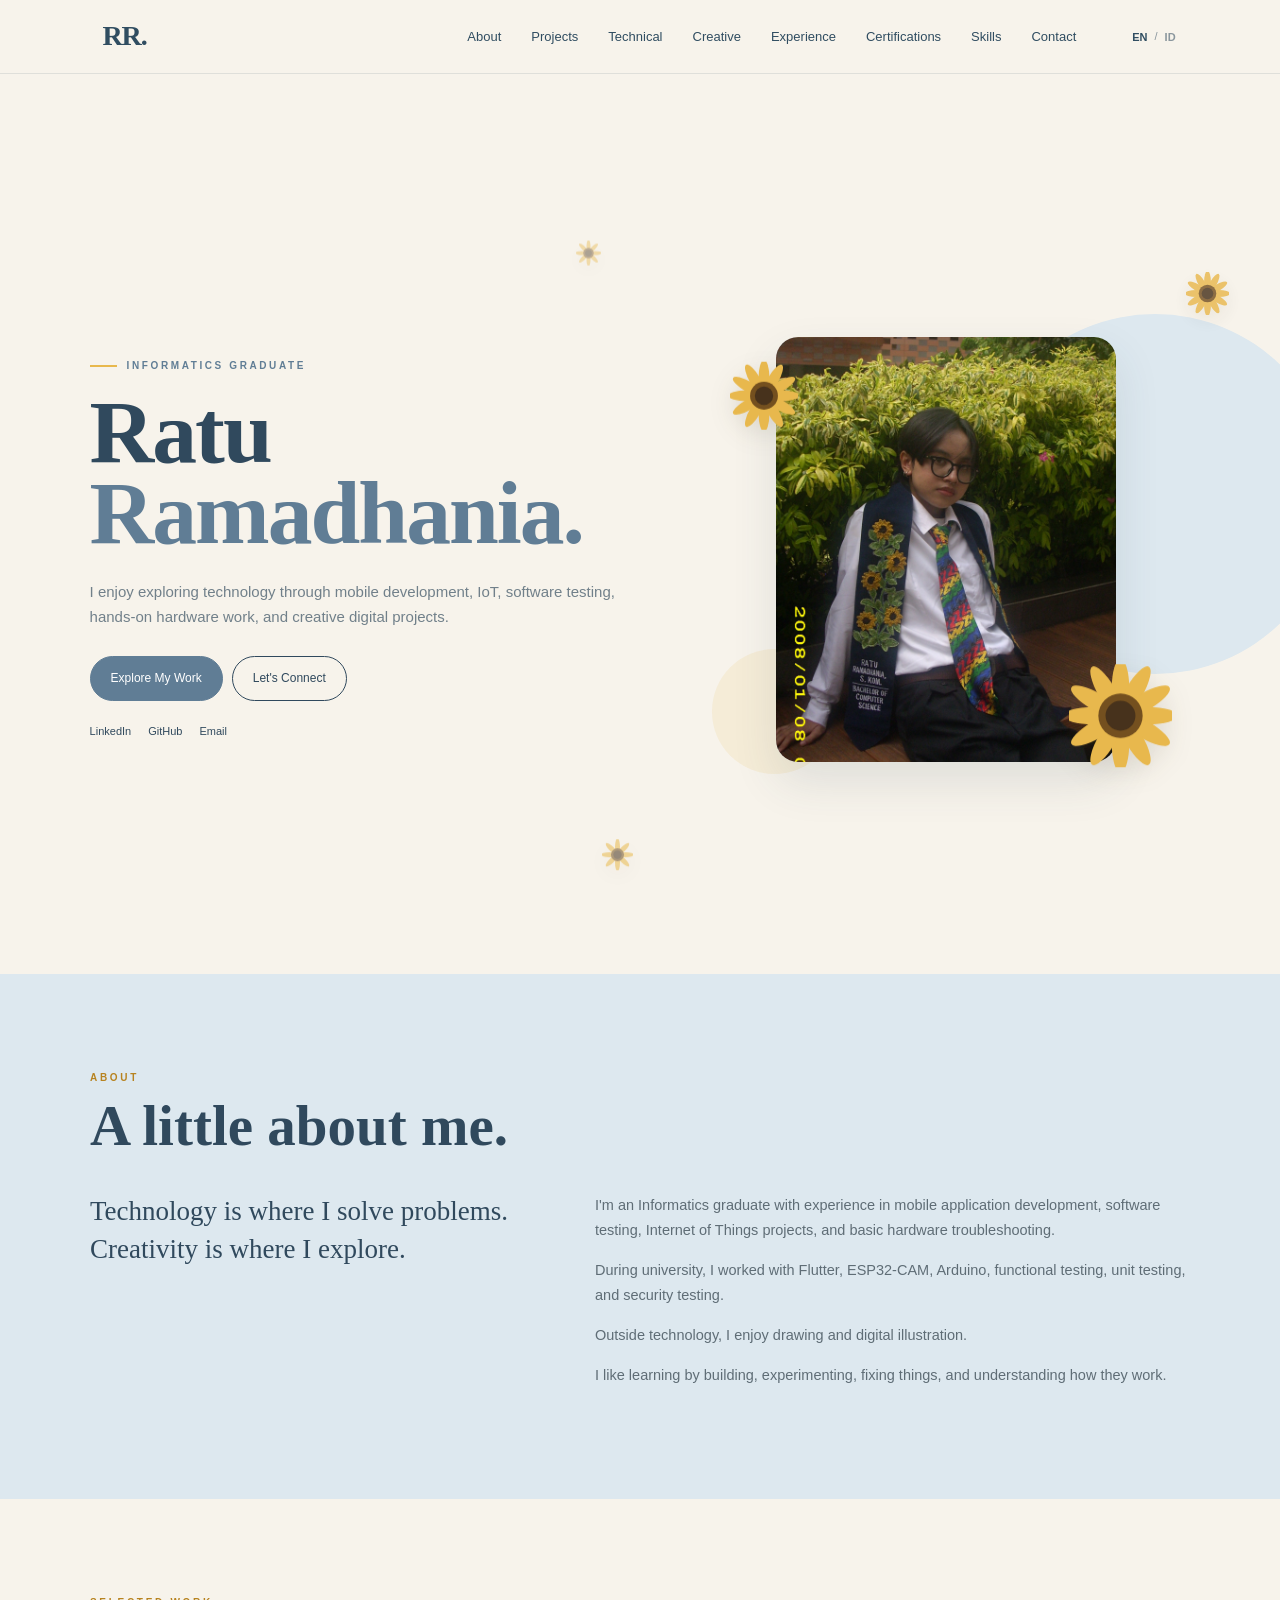
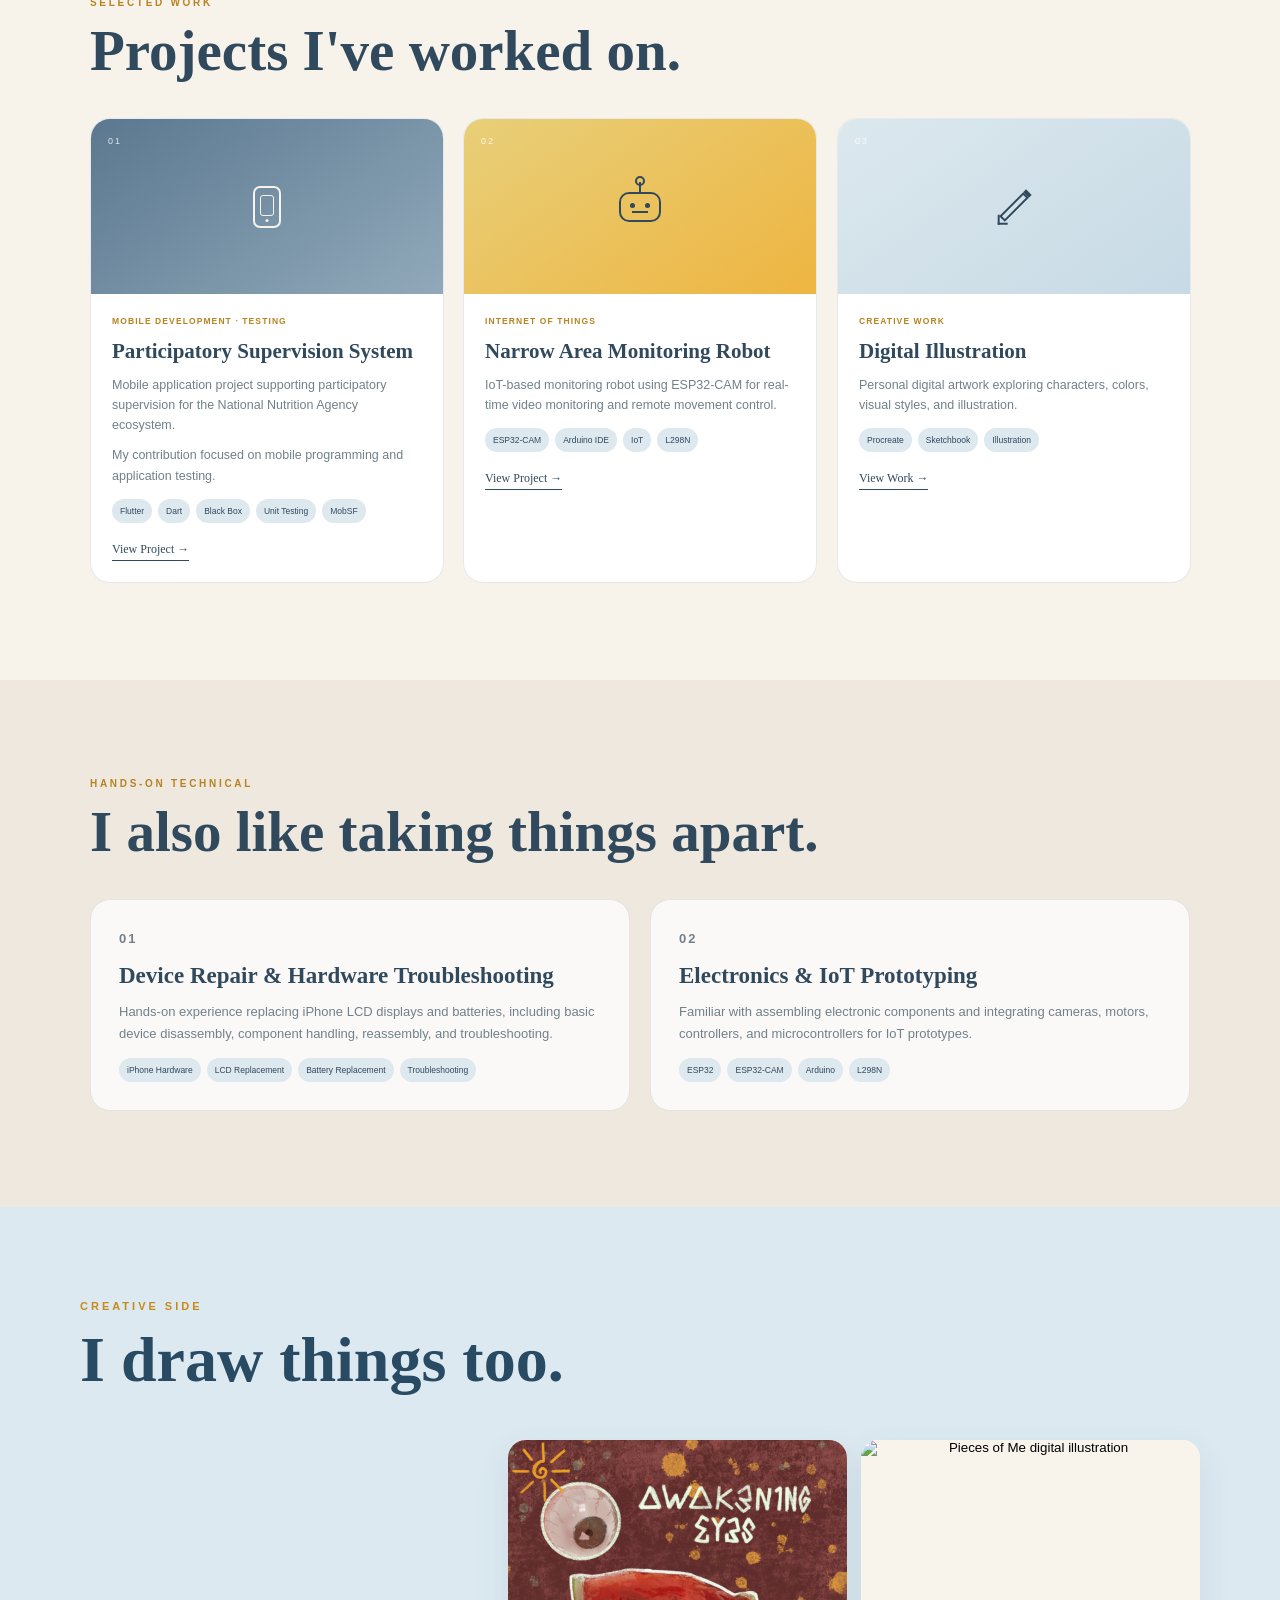
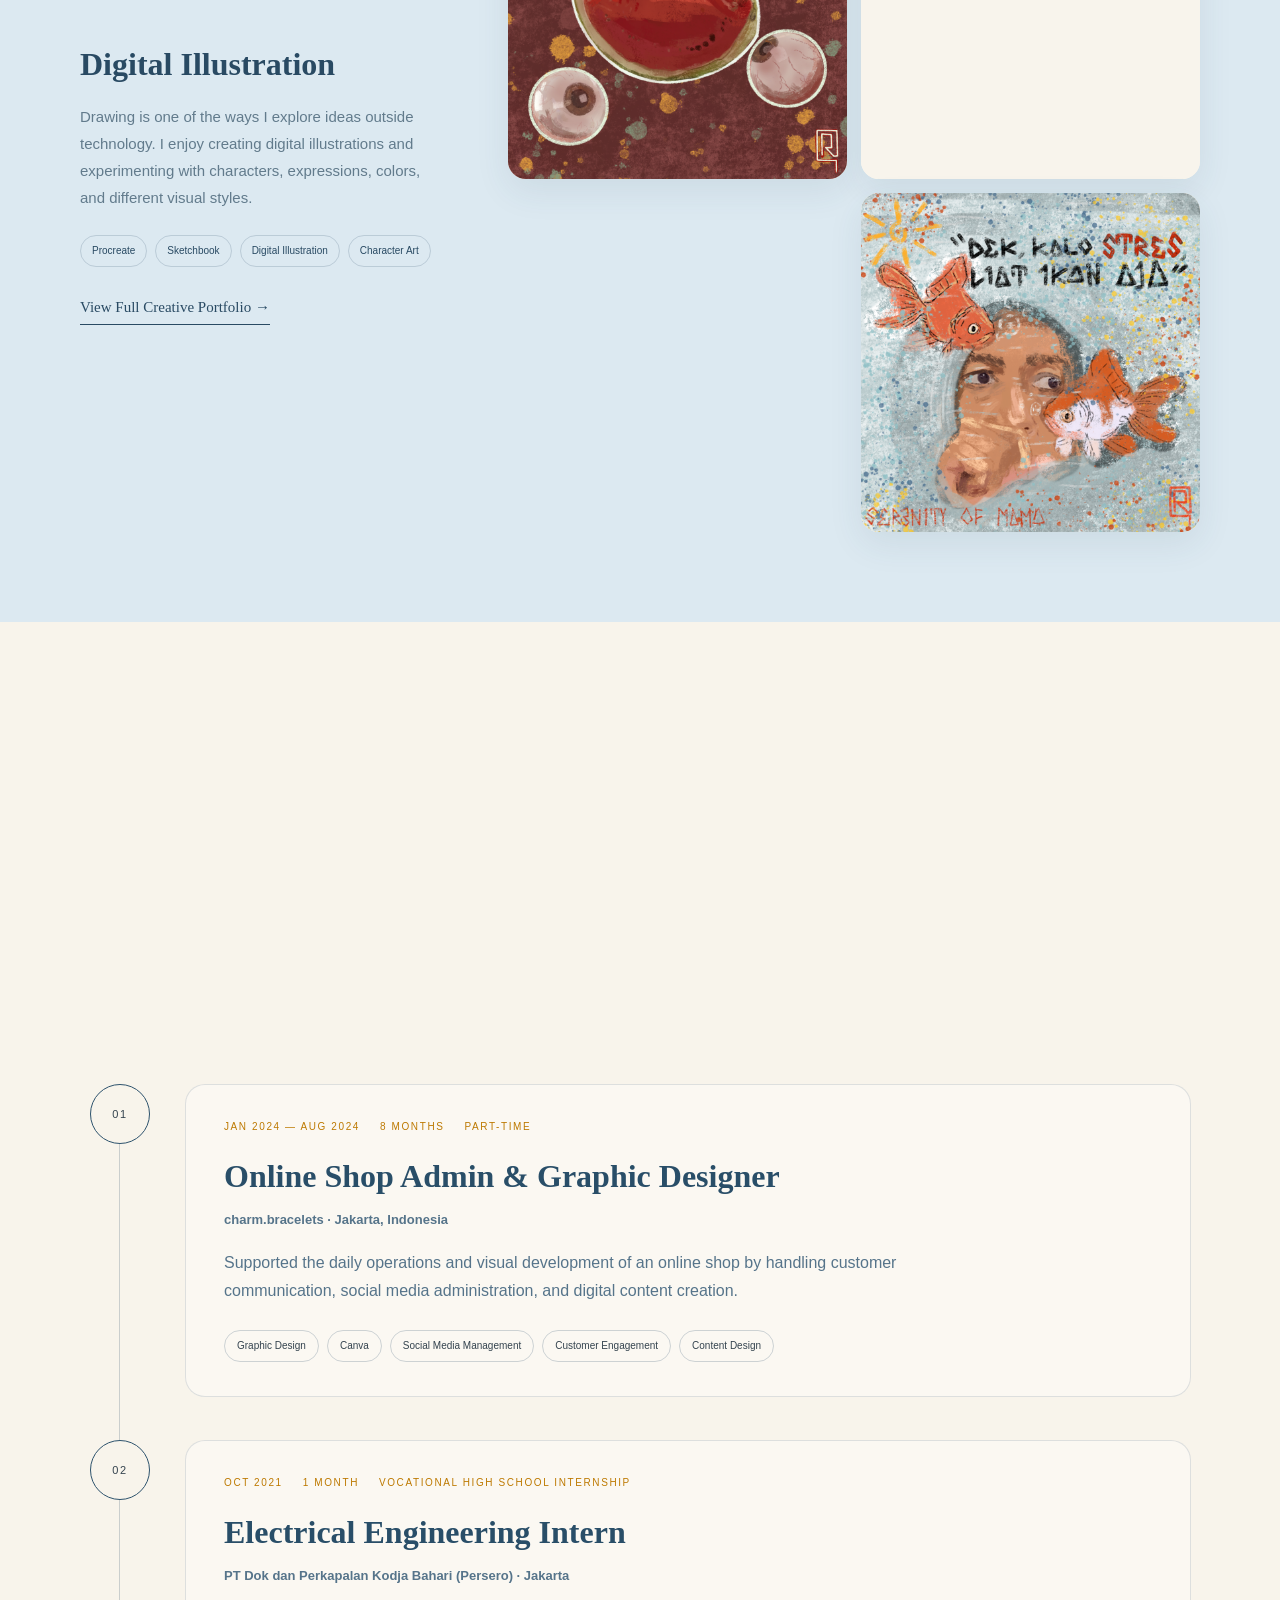
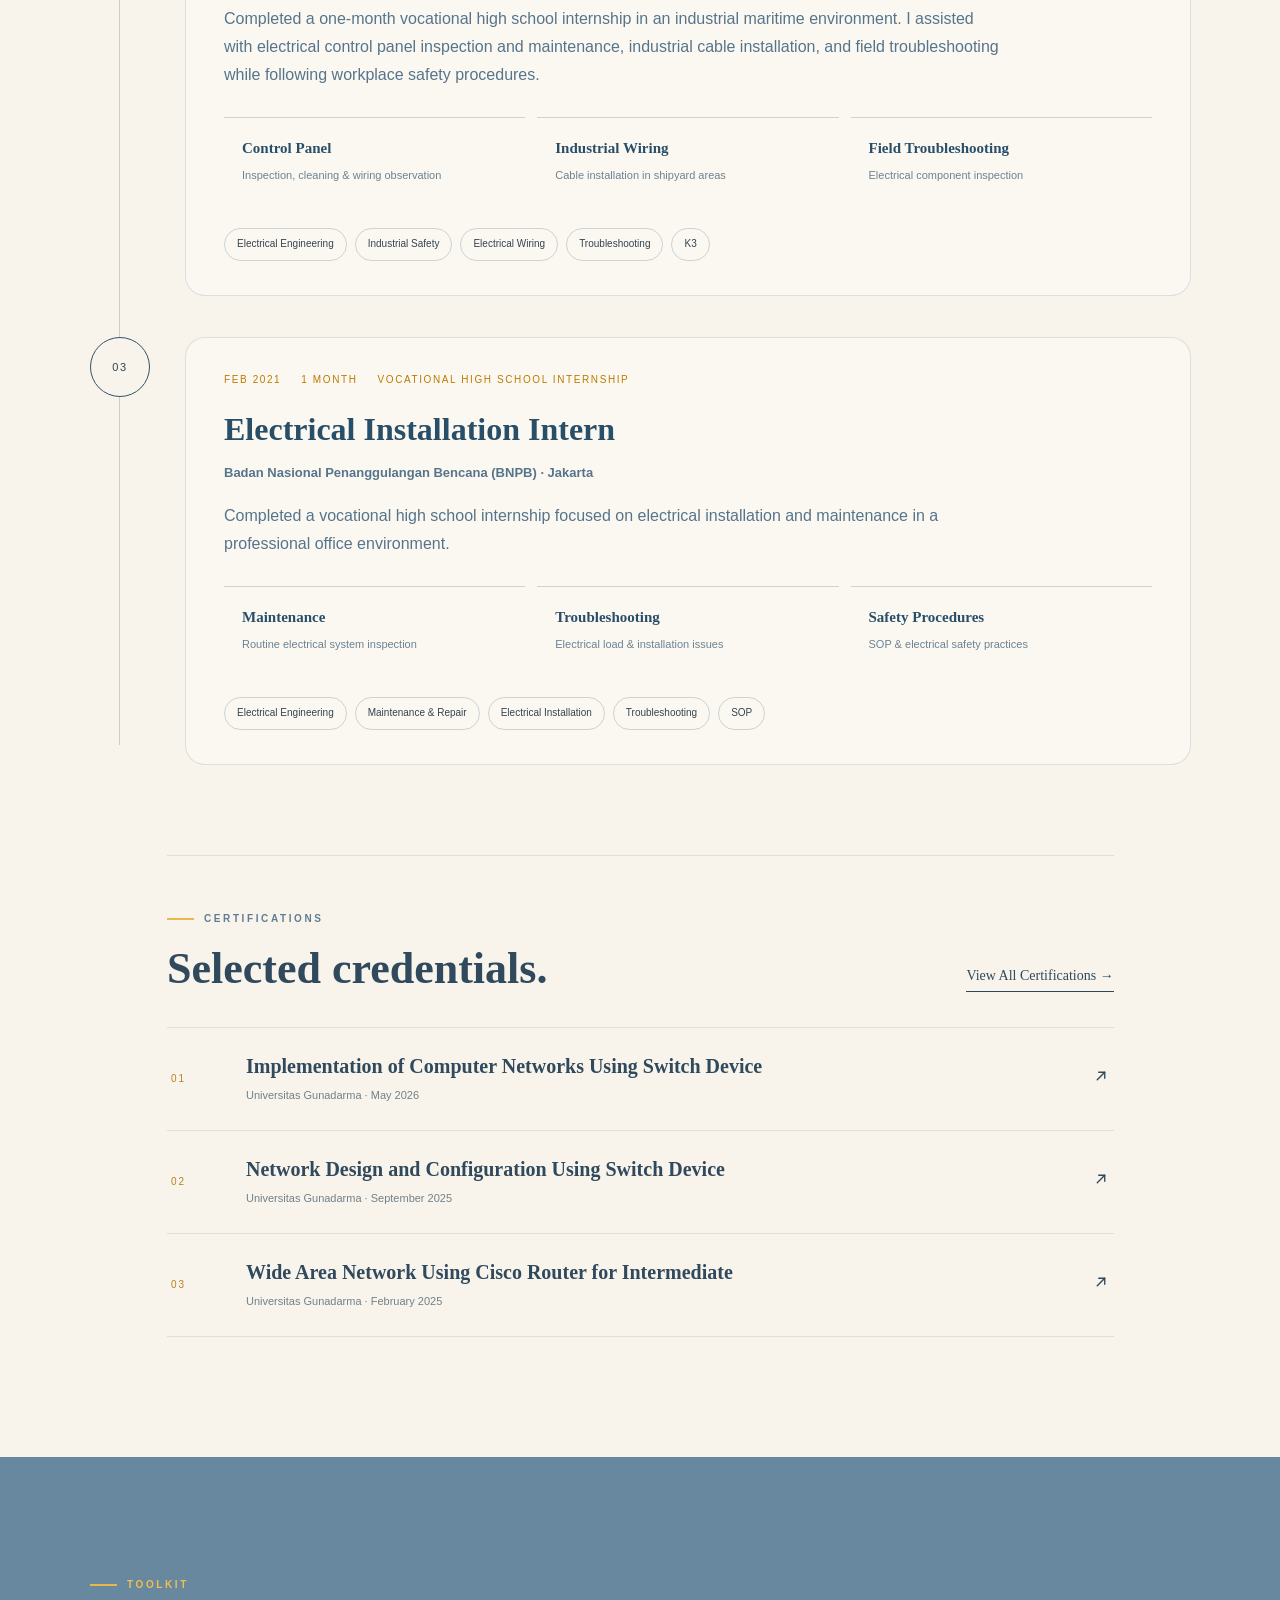
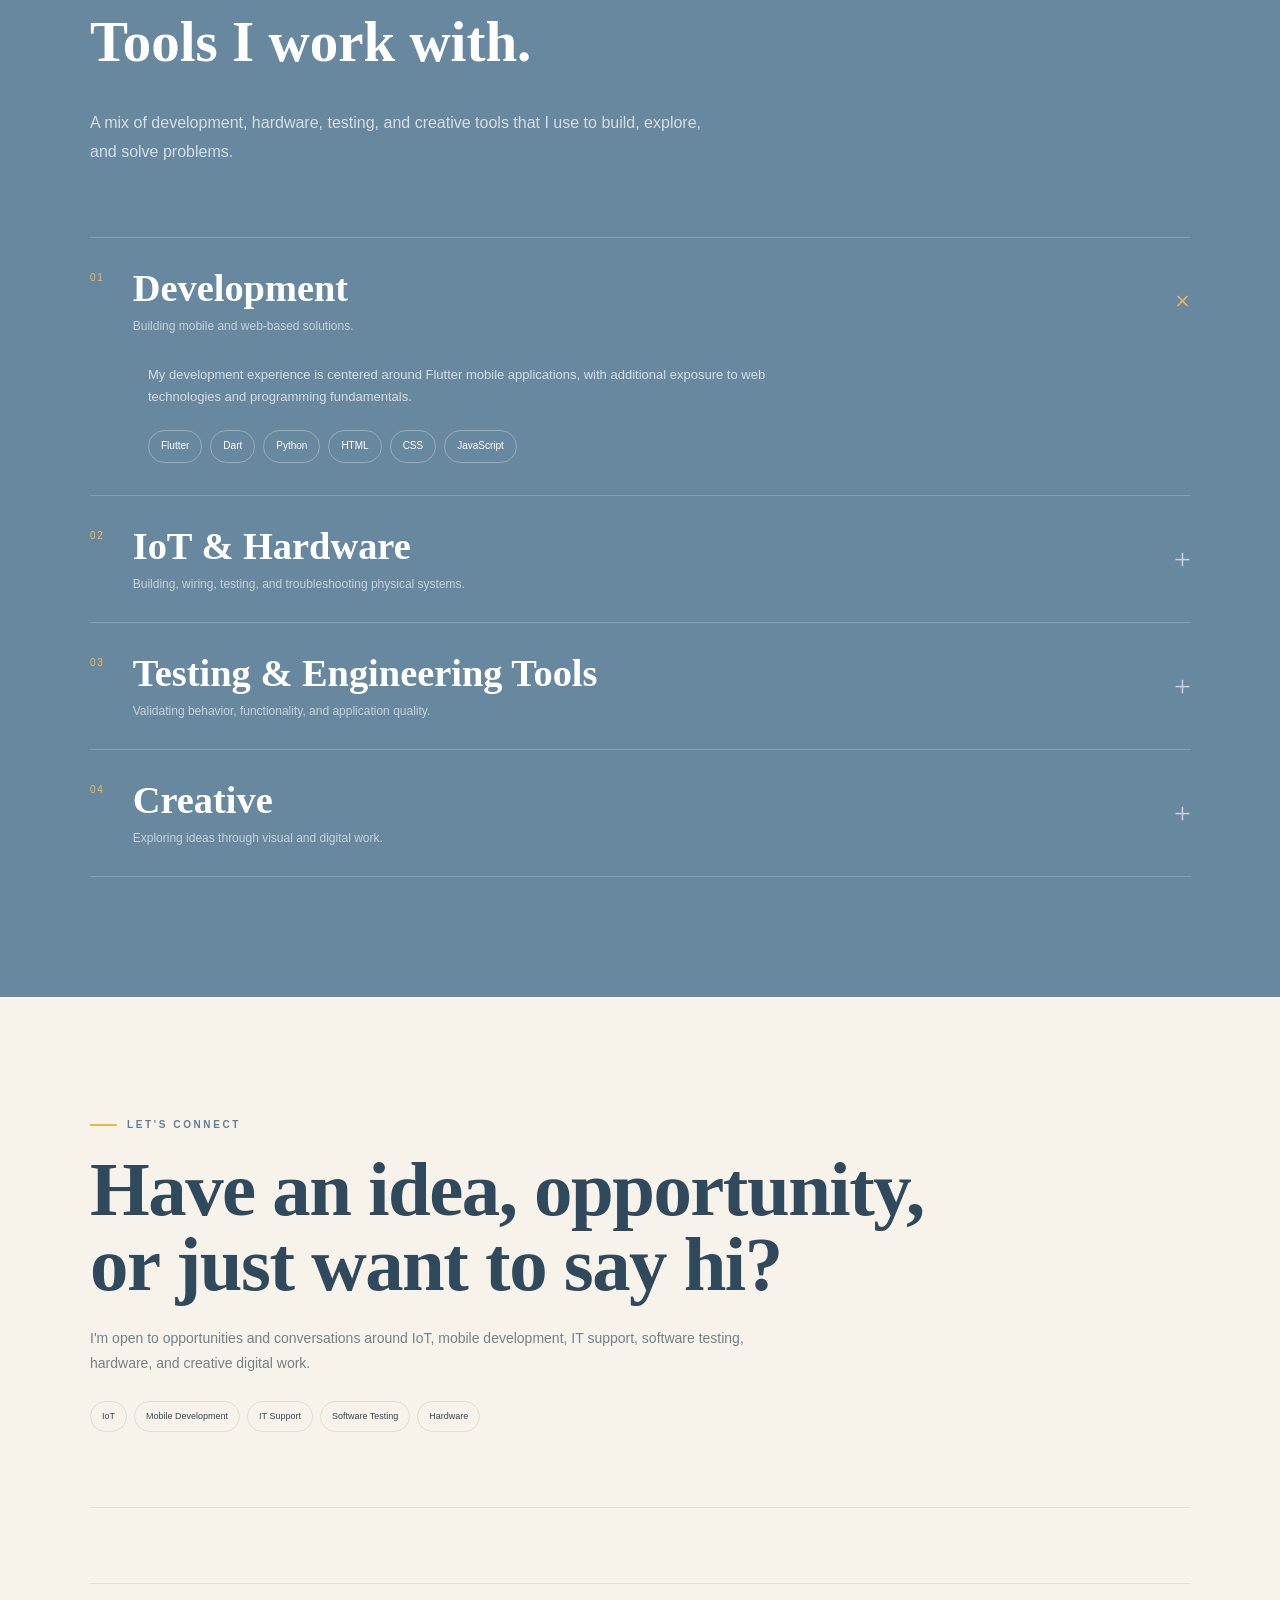
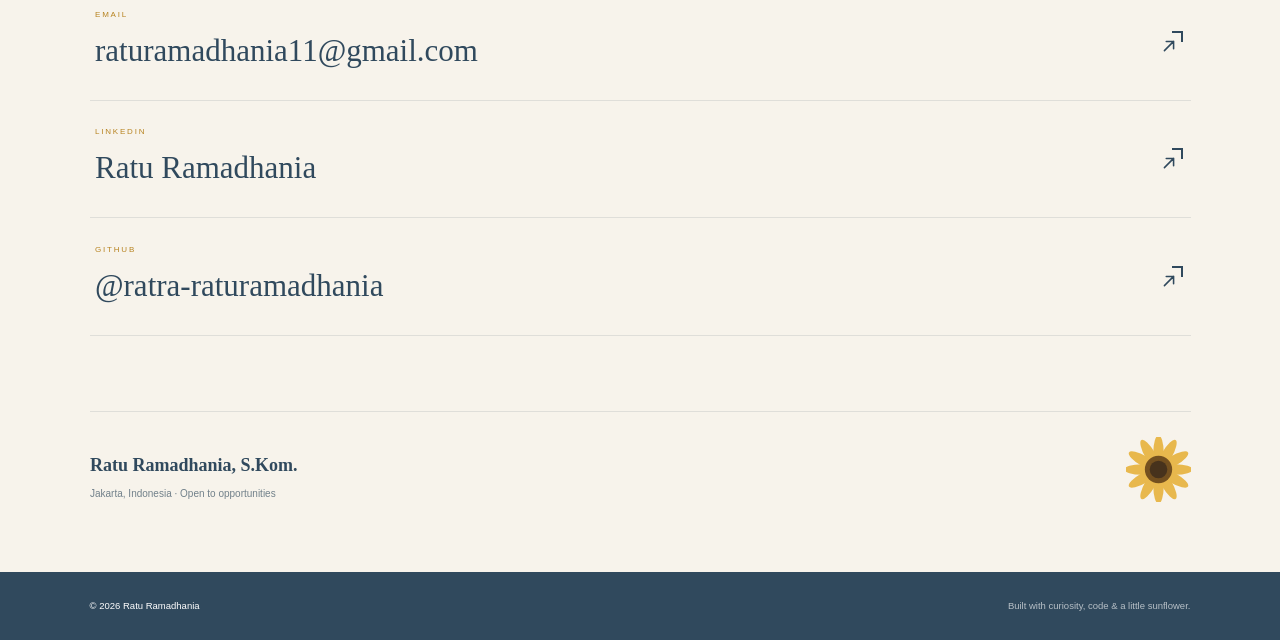
==== commit fc4f5ee3: "Update index.html" ====
--- a/index.html
+++ b/index.html
@@ -1644,11 +1644,28 @@
 
       </div>
 
-      <span class="cert-preview-arrow">
-        ↗
-      </span>
-
-    </a>
+      <span class="cert-preview-arrow" aria-hidden="true">
+  <svg
+    viewBox="0 0 24 24"
+    width="18"
+    height="18"
+    fill="none"
+  >
+    <path
+      d="M7 17L17 7"
+      stroke="currentColor"
+      stroke-width="1.8"
+      stroke-linecap="round"
+    />
+    <path
+      d="M9 7H17V15"
+      stroke="currentColor"
+      stroke-width="1.8"
+      stroke-linecap="round"
+      stroke-linejoin="round"
+    />
+  </svg>
+</span>
 
 
     <!-- CERTIFICATE 02 -->
@@ -1676,11 +1693,28 @@
 
       </div>
 
-      <span class="cert-preview-arrow">
-        ↗
-      </span>
-
-    </a>
+      <span class="cert-preview-arrow" aria-hidden="true">
+  <svg
+    viewBox="0 0 24 24"
+    width="18"
+    height="18"
+    fill="none"
+  >
+    <path
+      d="M7 17L17 7"
+      stroke="currentColor"
+      stroke-width="1.8"
+      stroke-linecap="round"
+    />
+    <path
+      d="M9 7H17V15"
+      stroke="currentColor"
+      stroke-width="1.8"
+      stroke-linecap="round"
+      stroke-linejoin="round"
+    />
+  </svg>
+</span>
 
 
     <!-- CERTIFICATE 03 -->
@@ -1708,9 +1742,28 @@
 
       </div>
 
-      <span class="cert-preview-arrow">
-        ↗
-      </span>
+      <span class="cert-preview-arrow" aria-hidden="true">
+  <svg
+    viewBox="0 0 24 24"
+    width="18"
+    height="18"
+    fill="none"
+  >
+    <path
+      d="M7 17L17 7"
+      stroke="currentColor"
+      stroke-width="1.8"
+      stroke-linecap="round"
+    />
+    <path
+      d="M9 7H17V15"
+      stroke="currentColor"
+      stroke-width="1.8"
+      stroke-linecap="round"
+      stroke-linejoin="round"
+    />
+  </svg>
+</span>
 
     </a>
 
--- a/css/home.css
+++ b/css/home.css
@@ -2659,3 +2659,206 @@
   }
 
 }
+
+/* ========================================
+   CERTIFICATIONS PREVIEW
+======================================== */
+
+.cert-preview {
+  width: min(1120px, 86%);
+  margin: 90px auto 0;
+  padding-top: 55px;
+
+  border-top: 1px solid var(--border);
+}
+
+.cert-preview-heading {
+  display: flex;
+  justify-content: space-between;
+  align-items: flex-end;
+  gap: 30px;
+
+  margin-bottom: 35px;
+}
+
+.cert-preview-heading h3 {
+  margin-top: 8px;
+
+  color: var(--blue-dark);
+
+  font-family:
+    Georgia,
+    "Times New Roman",
+    serif;
+
+  font-size: clamp(30px, 4vw, 44px);
+
+  line-height: 1.05;
+}
+
+.cert-view-all {
+  flex-shrink: 0;
+
+  color: var(--blue-dark);
+
+  font-family:
+    Georgia,
+    "Times New Roman",
+    serif;
+
+  font-size: 14px;
+
+  text-decoration: none;
+
+  padding-bottom: 4px;
+
+  border-bottom: 1px solid var(--blue-dark);
+}
+
+
+/* CERTIFICATE ROW */
+
+.cert-preview-item {
+  display: grid;
+
+  grid-template-columns:
+    55px
+    1fr
+    35px;
+
+  align-items: center;
+
+  gap: 20px;
+
+  padding: 26px 4px;
+
+  color: var(--blue-dark);
+
+  text-decoration: none;
+
+  border-top: 1px solid var(--border);
+
+  transition:
+    padding 0.25s ease,
+    color 0.25s ease;
+}
+
+.cert-preview-item:last-child {
+  border-bottom: 1px solid var(--border);
+}
+
+.cert-preview-item:hover {
+  padding-left: 12px;
+
+  color: var(--yellow-dark);
+}
+
+
+.cert-preview-number {
+  color: var(--yellow-dark);
+
+  font-size: 10px;
+
+  letter-spacing: 2px;
+}
+
+
+.cert-preview-content h4 {
+  margin: 0;
+
+  font-family:
+    Georgia,
+    "Times New Roman",
+    serif;
+
+  font-size: 20px;
+
+  font-weight: 600;
+
+  line-height: 1.25;
+}
+
+
+.cert-preview-content p {
+  margin: 7px 0 0;
+
+  color: var(--muted);
+
+  font-size: 11px;
+}
+
+
+.cert-preview-arrow {
+  justify-self: end;
+
+  font-size: 19px;
+
+  transition: transform 0.25s ease;
+}
+
+.cert-preview-item:hover .cert-preview-arrow {
+  transform: translate(3px, -3px);
+}
+
+
+/* MOBILE */
+
+@media (max-width: 700px) {
+
+  .cert-preview {
+    width: calc(100% - 40px);
+
+    margin-top: 60px;
+
+    padding-top: 40px;
+  }
+
+
+  .cert-preview-heading {
+    display: block;
+
+    margin-bottom: 30px;
+  }
+
+
+  .cert-preview-heading h3 {
+    font-size: 34px;
+  }
+
+
+  .cert-view-all {
+    display: inline-block;
+
+    margin-top: 20px;
+  }
+
+
+  .cert-preview-item {
+    grid-template-columns:
+      35px
+      1fr
+      24px;
+
+    gap: 10px;
+
+    padding: 23px 0;
+  }
+
+
+  .cert-preview-content h4 {
+    font-size: 17px;
+  }
+
+
+  .cert-preview-content p {
+    font-size: 10px;
+
+    line-height: 1.5;
+  }
+
+
+  .cert-preview-arrow {
+    font-size: 17px;
+  }
+
+}
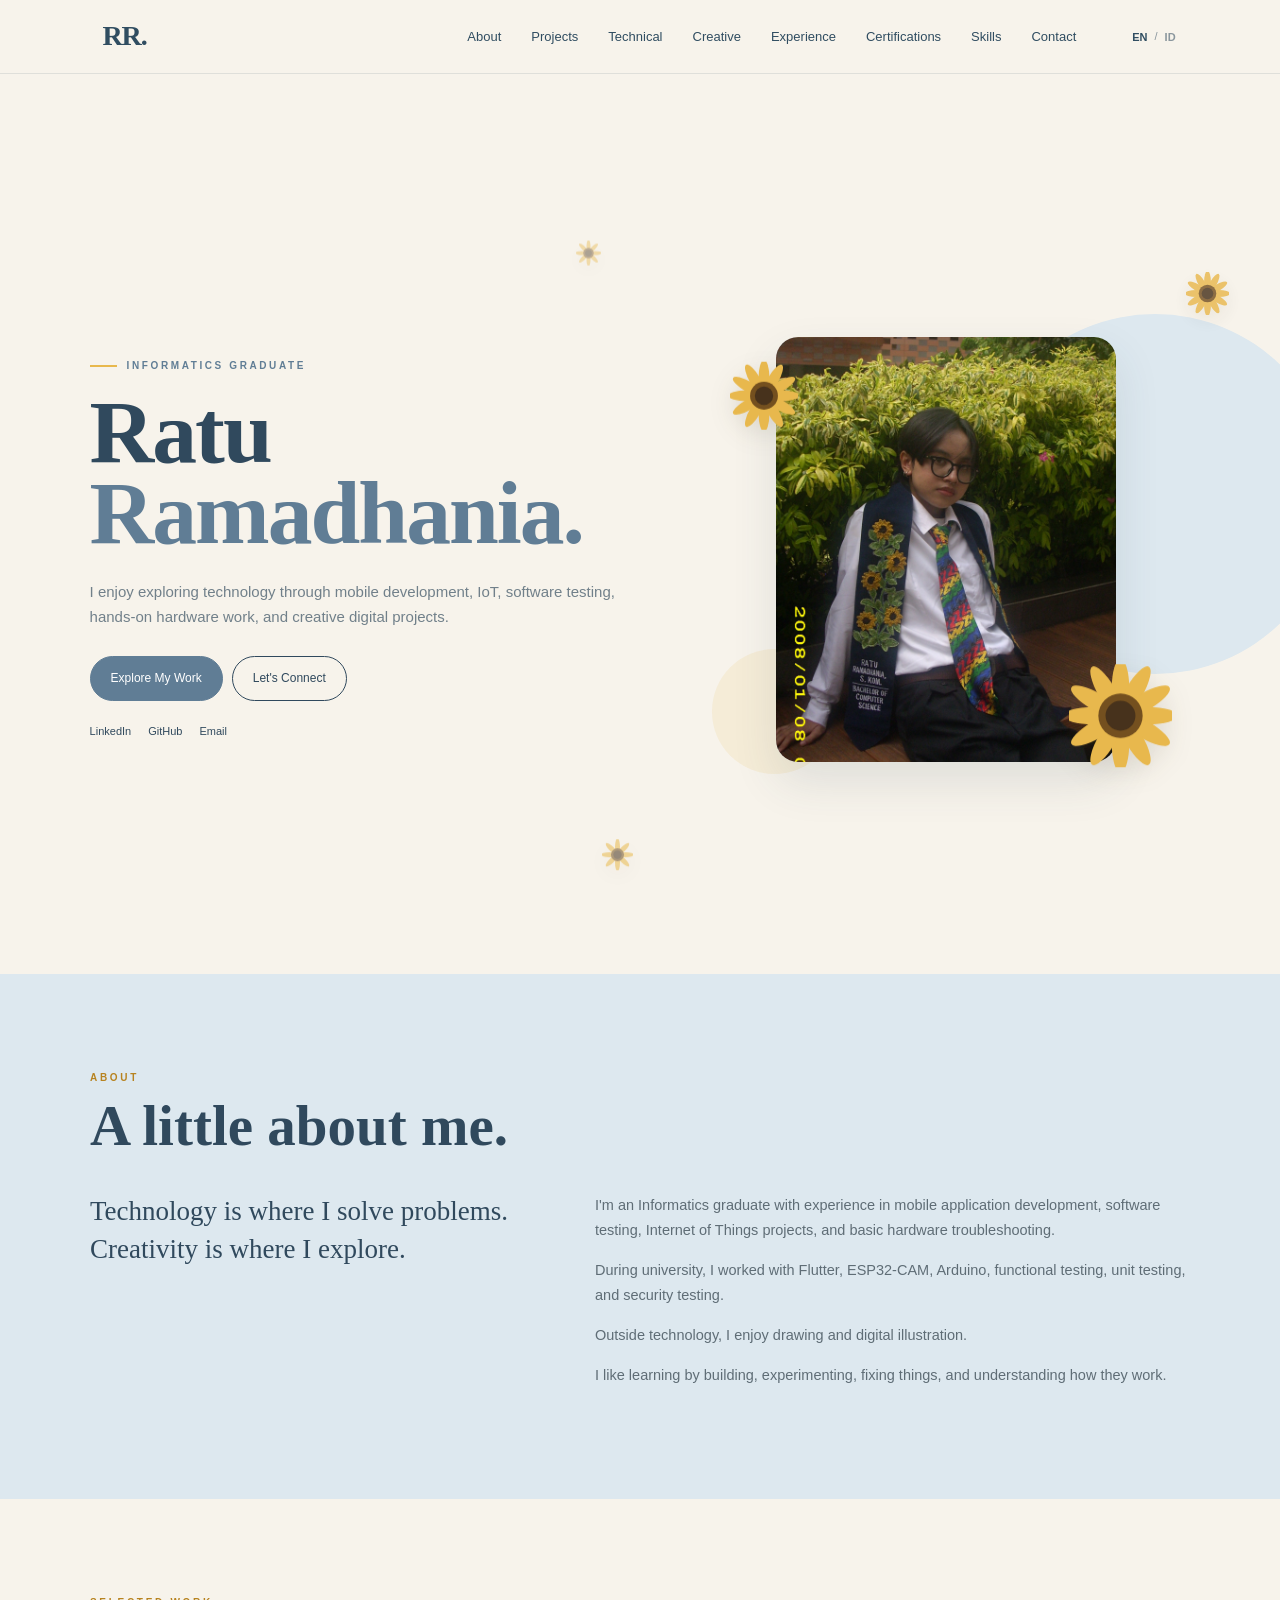
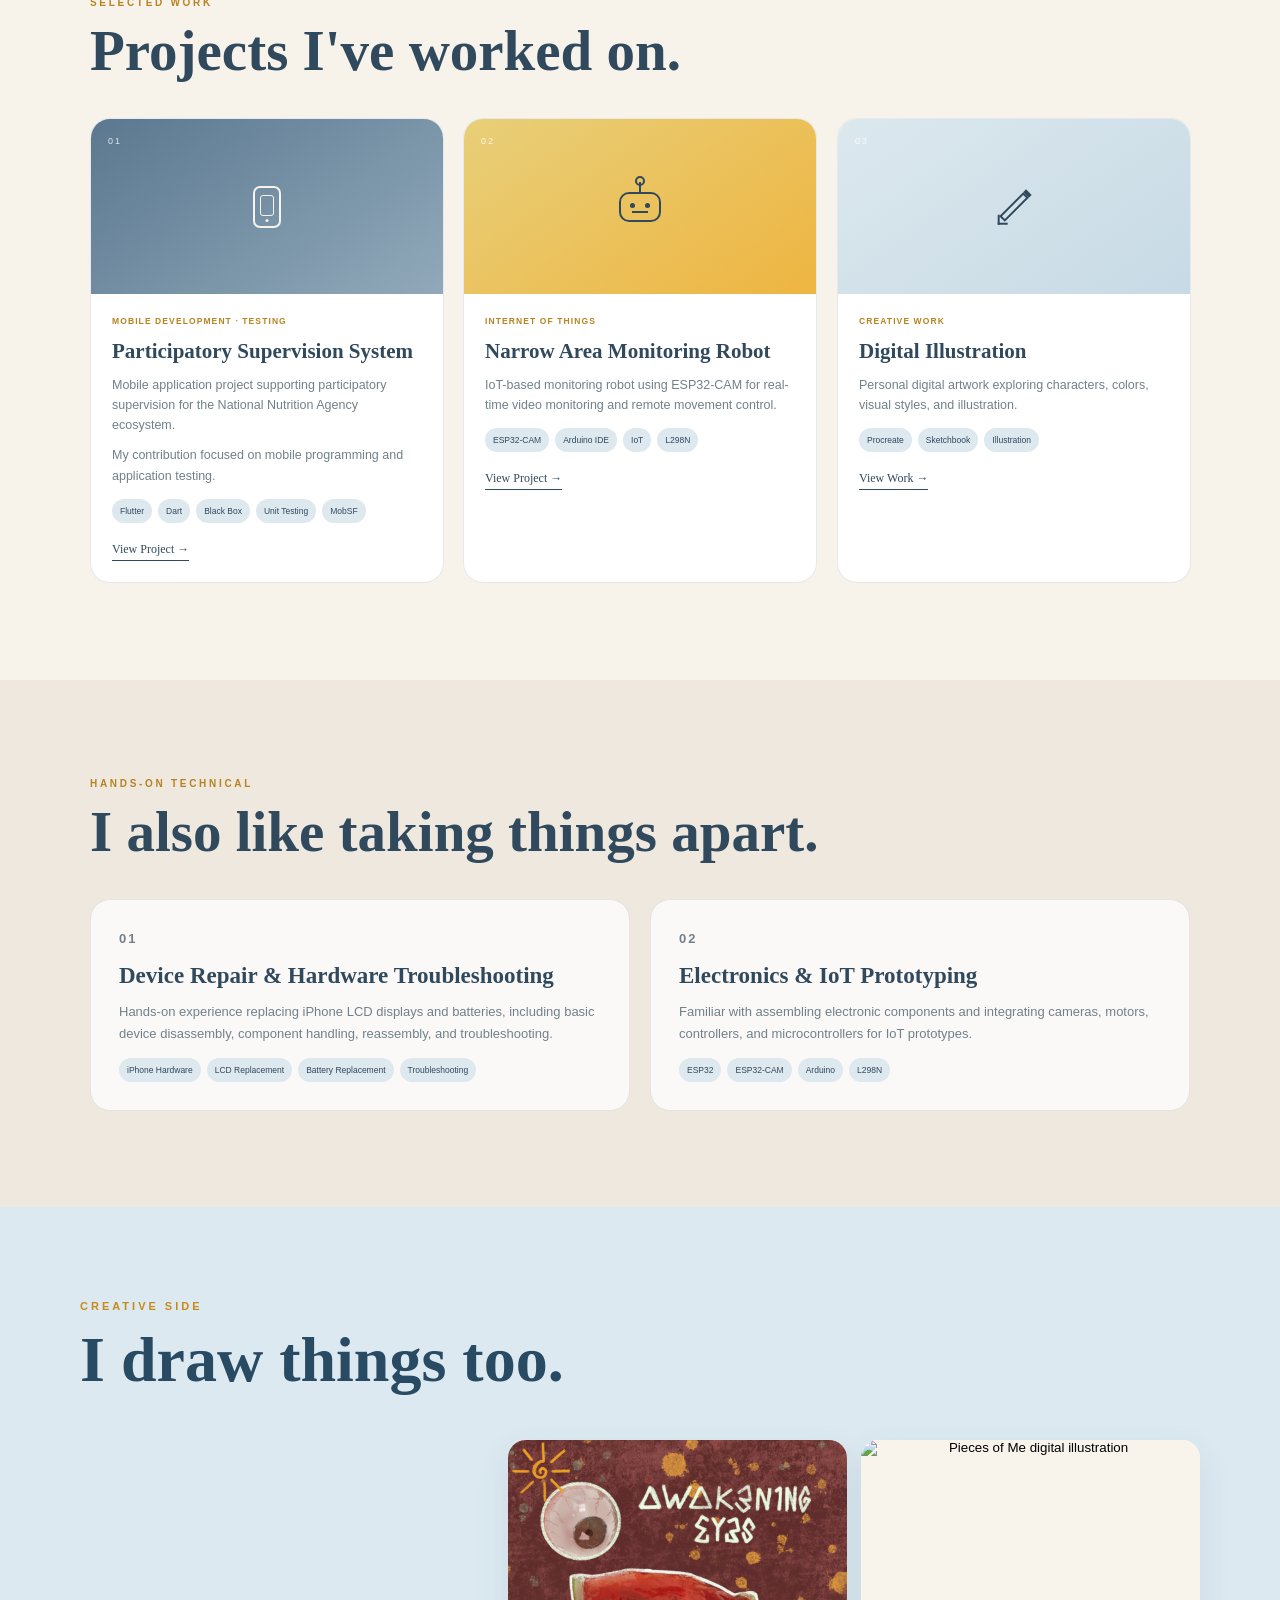
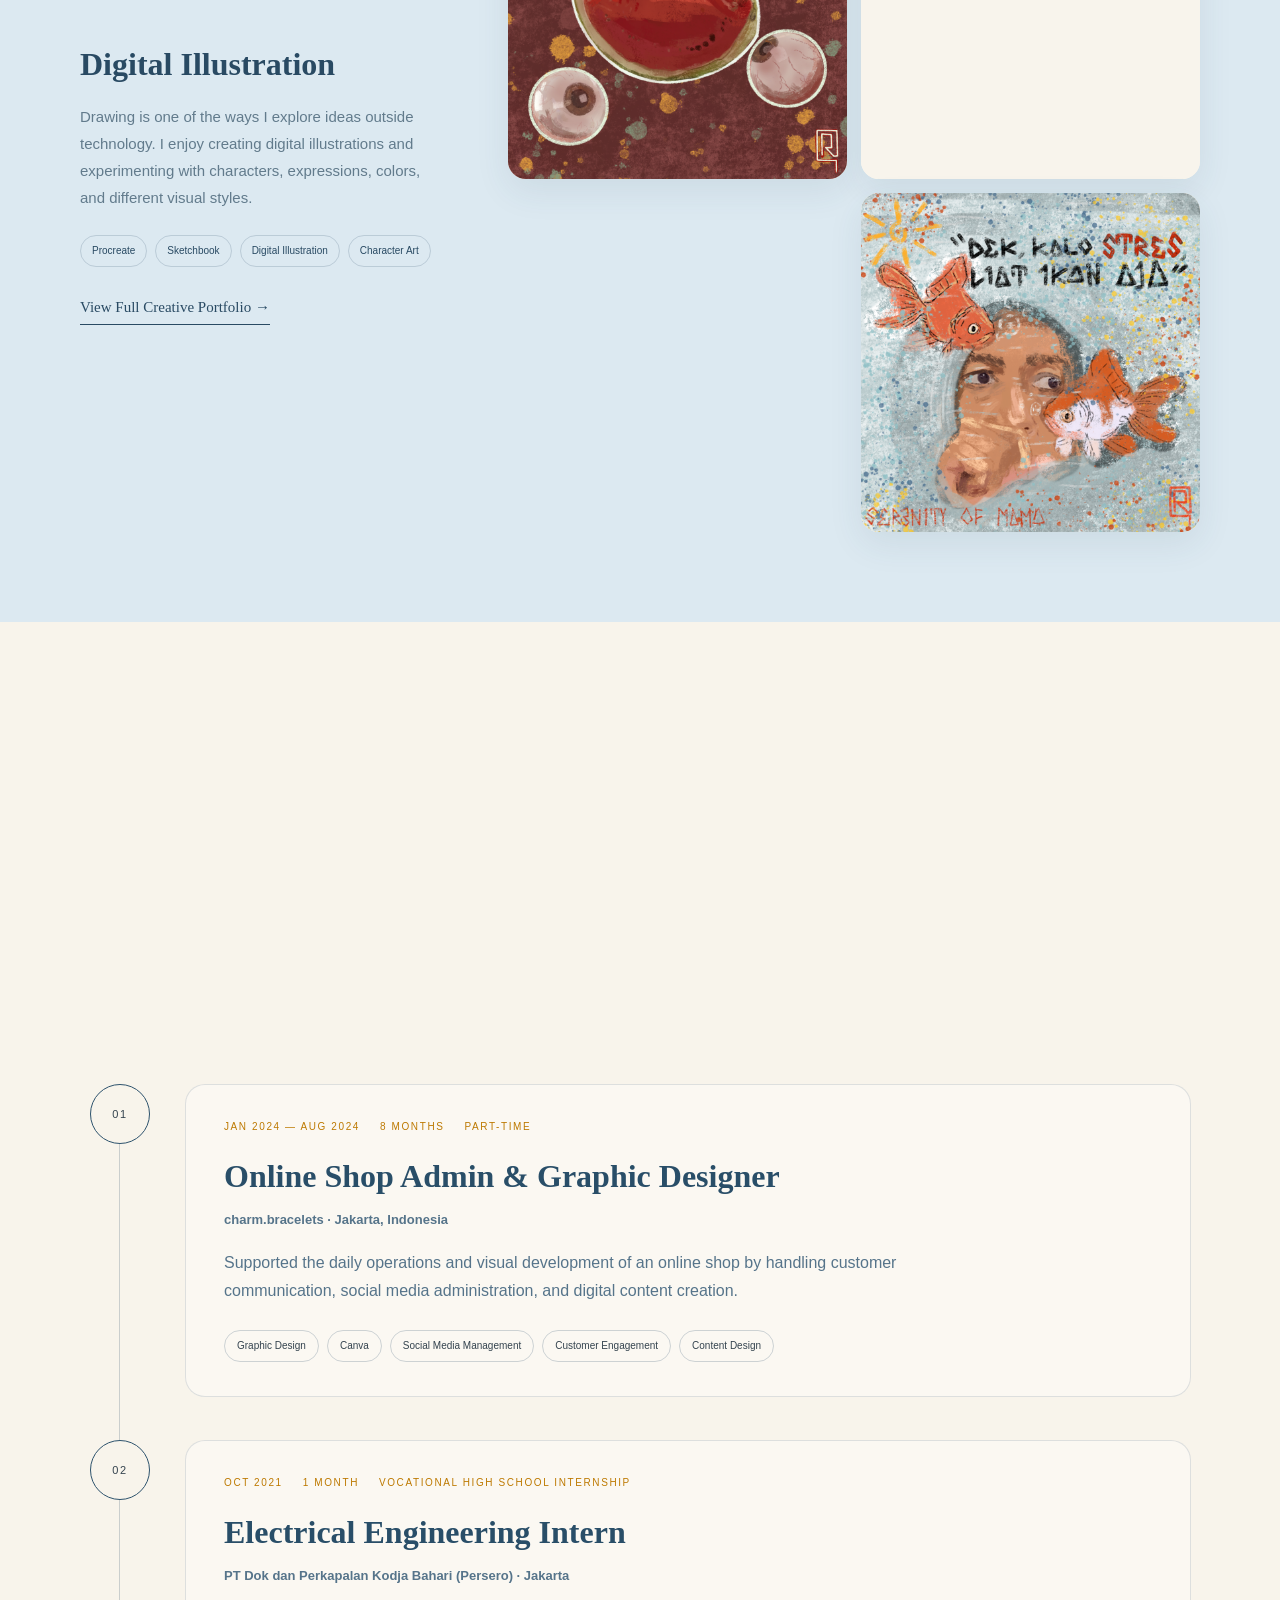
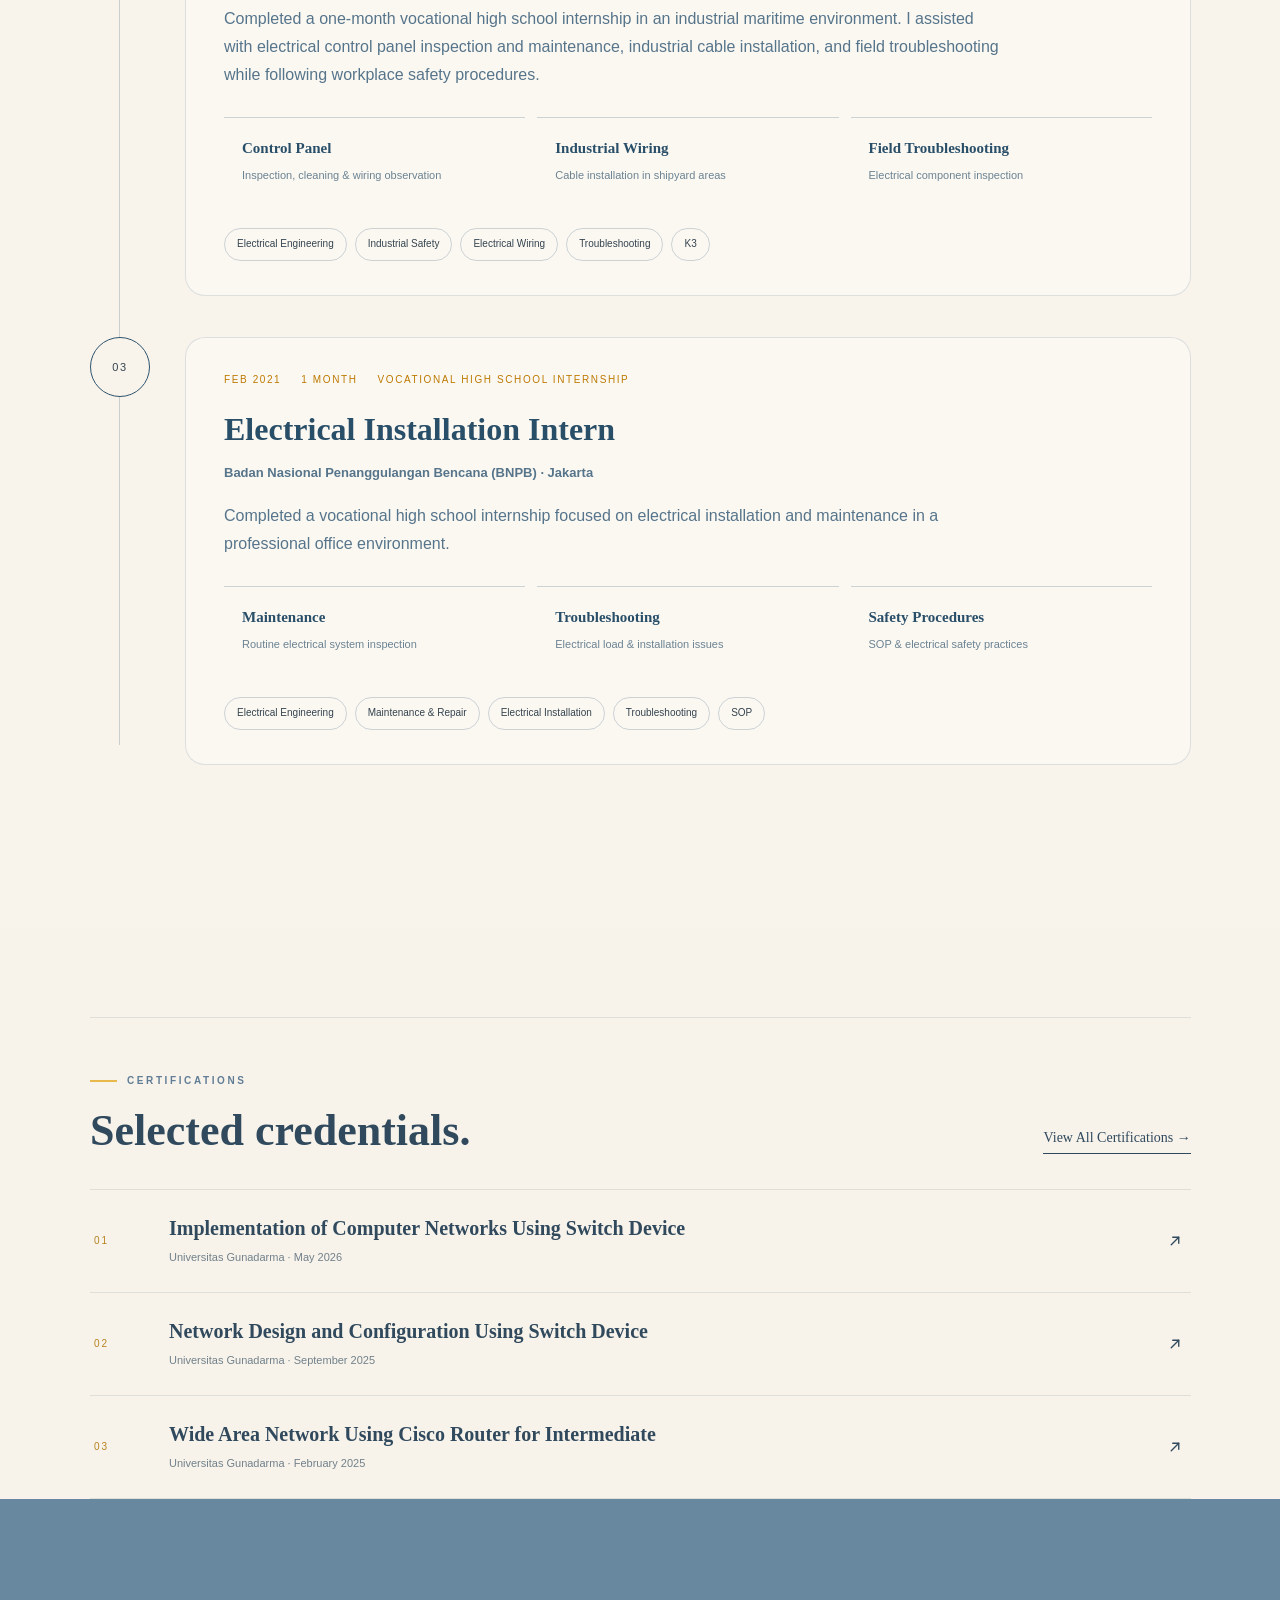
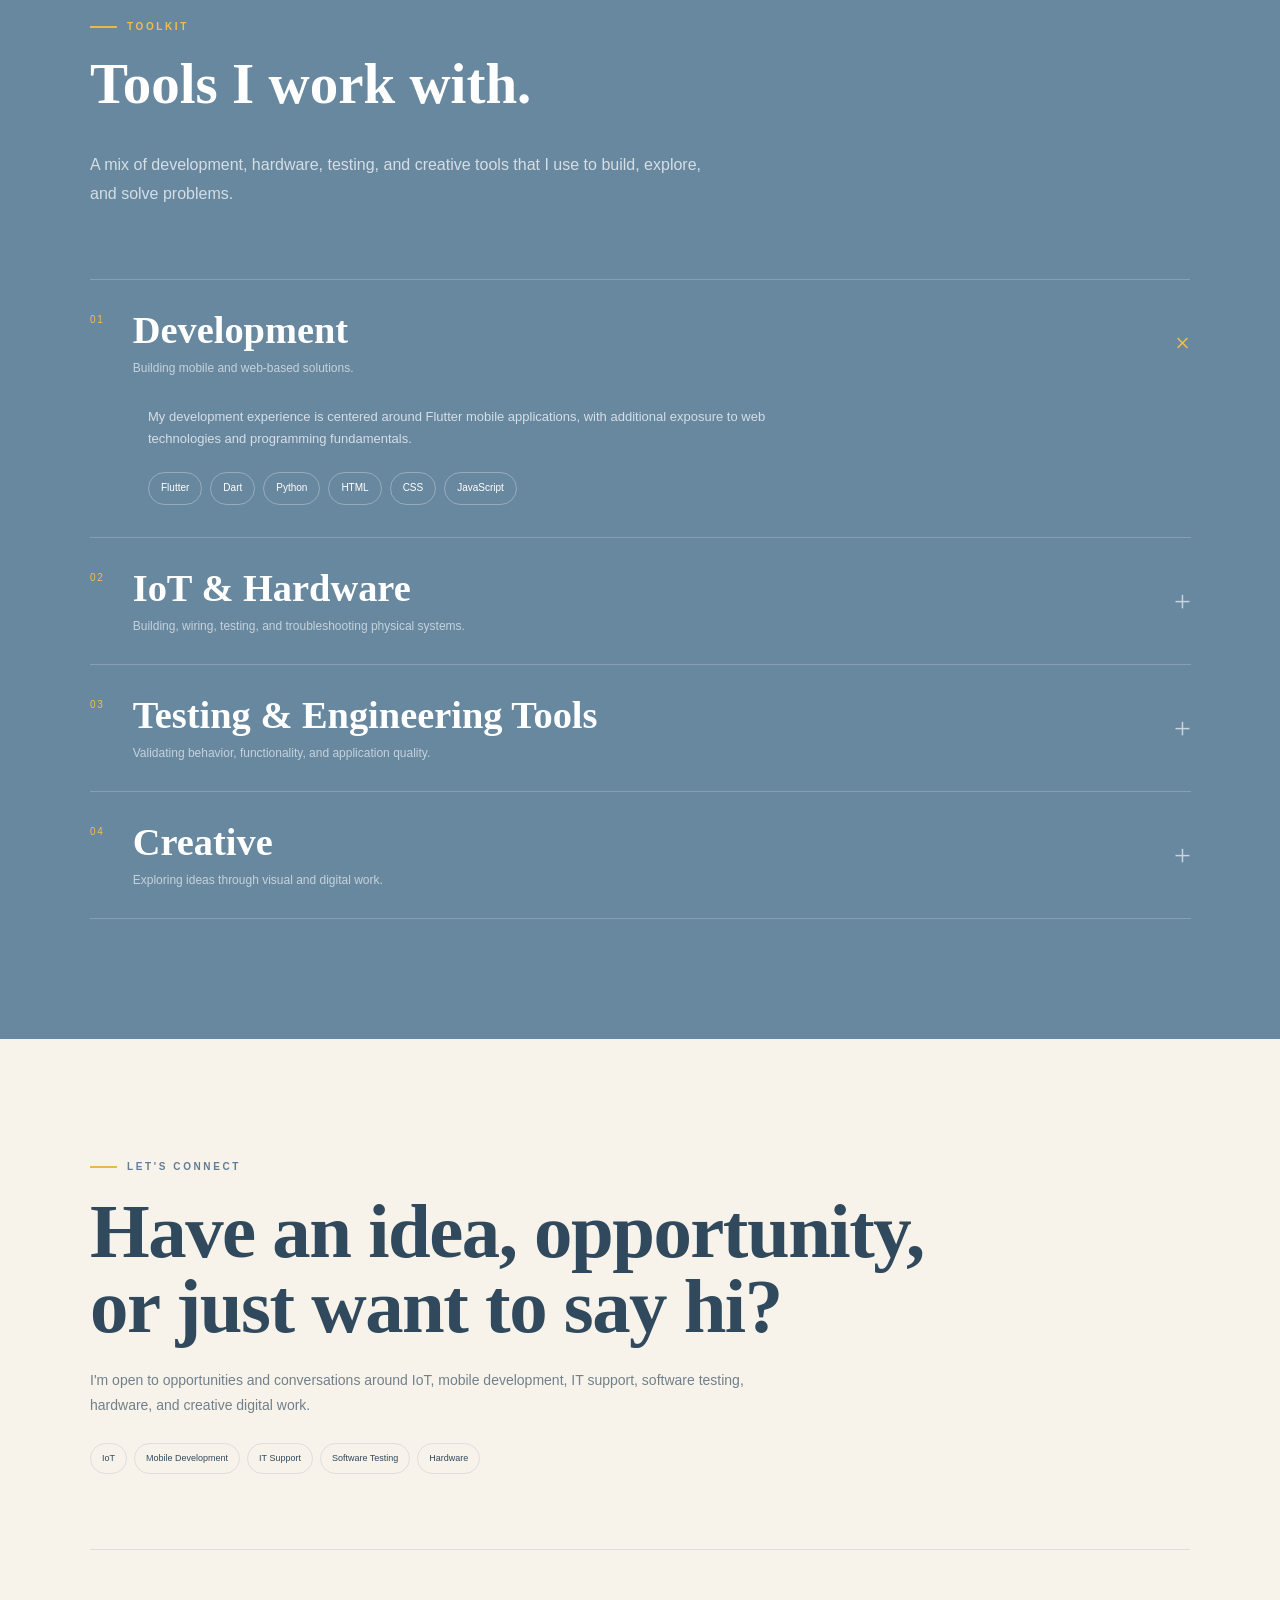
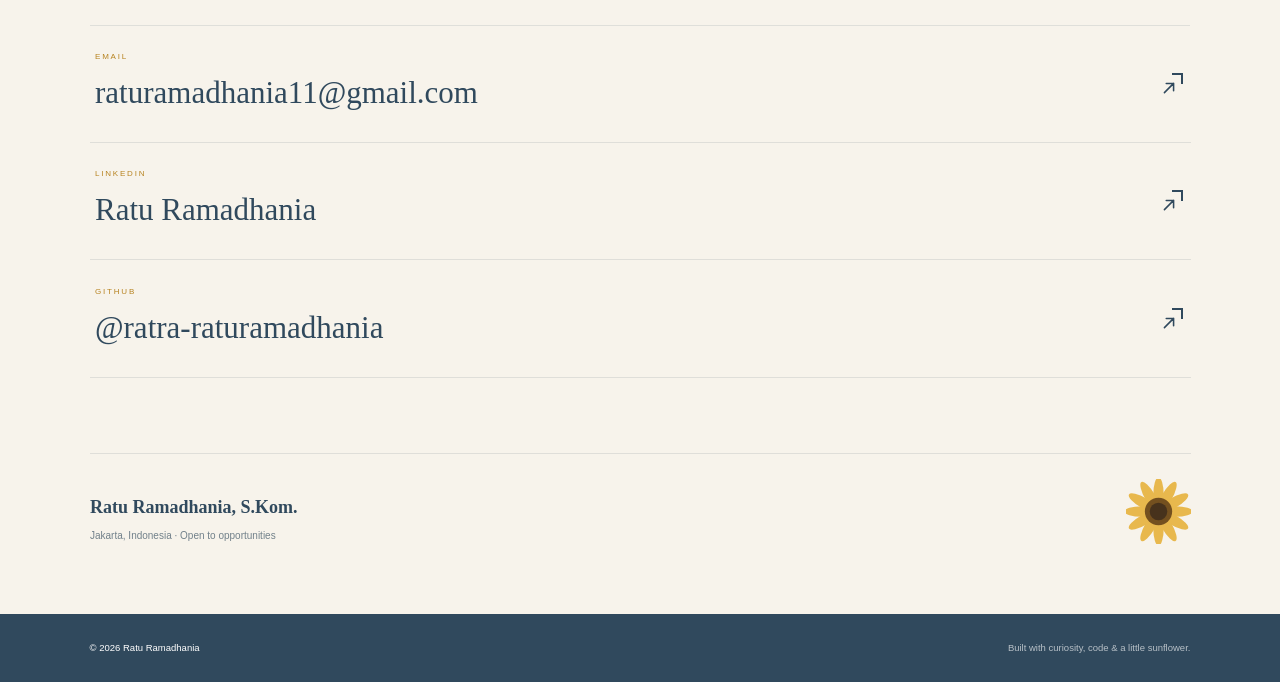
==== commit 5d3c0731: "Update index.html" ====
--- a/index.html
+++ b/index.html
@@ -160,7 +160,7 @@
     </a>
     
     <a
-      href="certifications.html"
+      href="#certifications"
       data-en="Certifications"
       data-id="Sertifikasi"
     >
@@ -251,7 +251,7 @@
   </a>
 
   <a
-  href="certifications.html"
+  href="#certifications"
   data-en="Certifications"
   data-id="Sertifikasi"
   >
@@ -1582,8 +1582,15 @@
 
     </div>
 
+    </section>
+
   <!-- CERTIFICATIONS PREVIEW -->
 
+<section
+  class="cert-preview-section"
+  id="certifications"
+>  
+  
 <div class="cert-preview reveal">
 
   <div class="cert-preview-heading">
--- a/css/home.css
+++ b/css/home.css
@@ -2791,15 +2791,30 @@
 .cert-preview-arrow {
   justify-self: end;
 
-  font-size: 19px;
-
-  transition: transform 0.25s ease;
+  display: flex;
+  align-items: center;
+  justify-content: center;
+
+  width: 24px;
+  height: 24px;
+
+  color: var(--blue-dark);
+
+  transition:
+    transform 0.25s ease,
+    color 0.25s ease;
+}
+
+.cert-preview-arrow svg {
+  display: block;
+  width: 18px;
+  height: 18px;
 }
 
 .cert-preview-item:hover .cert-preview-arrow {
+  color: var(--yellow-dark);
   transform: translate(3px, -3px);
 }
-
 
 /* MOBILE */
 
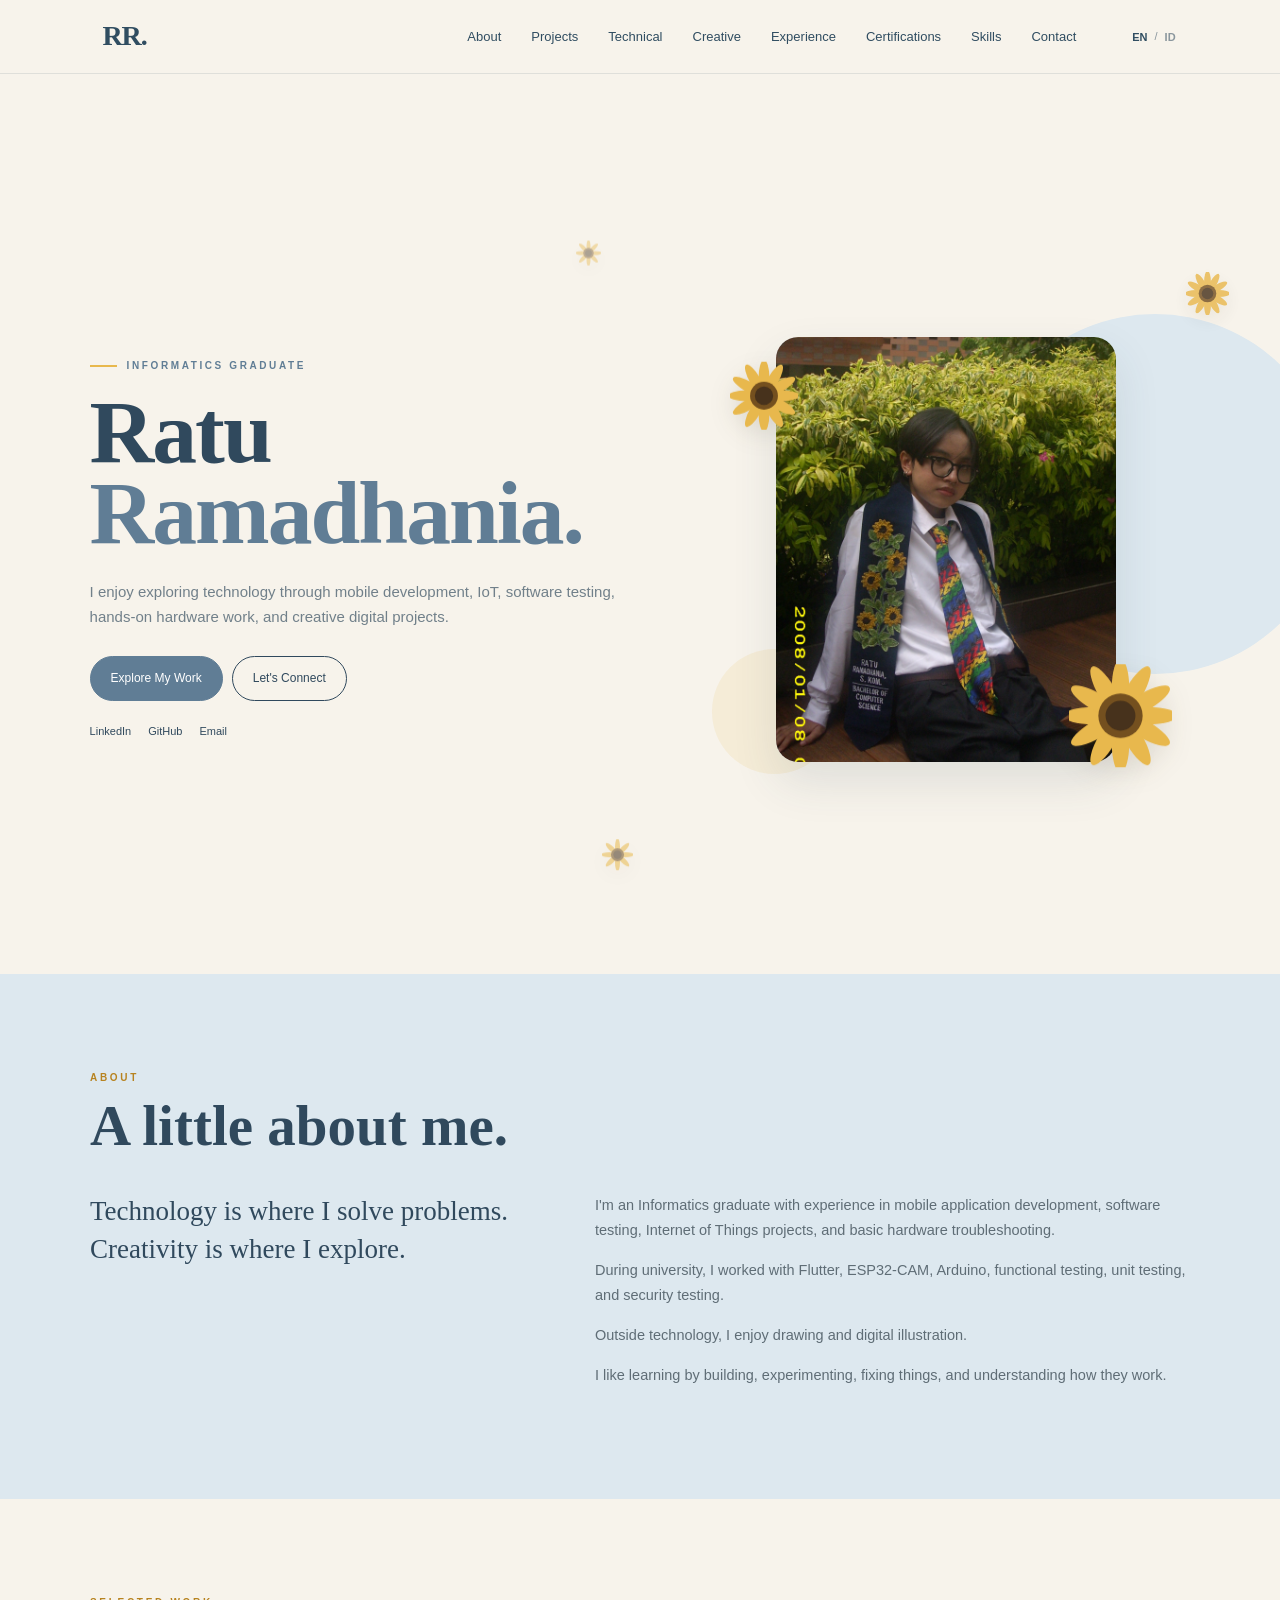
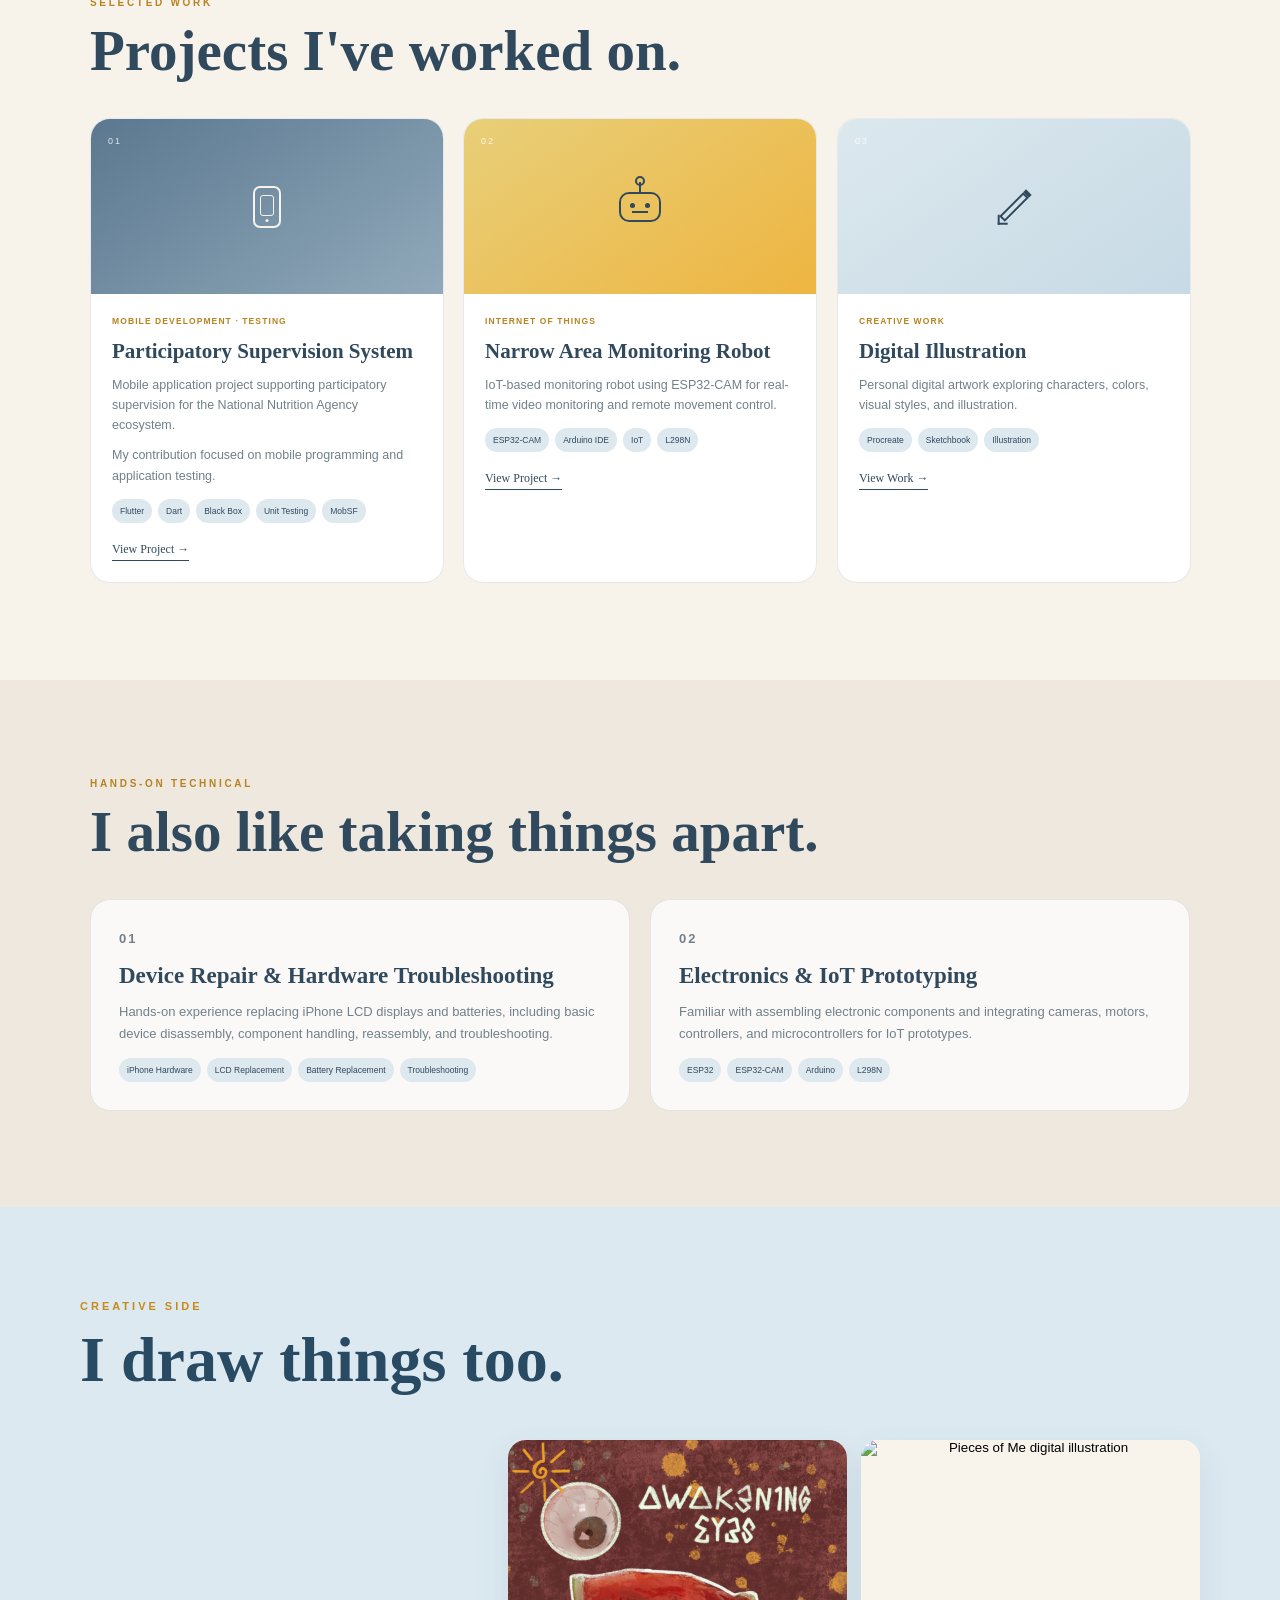
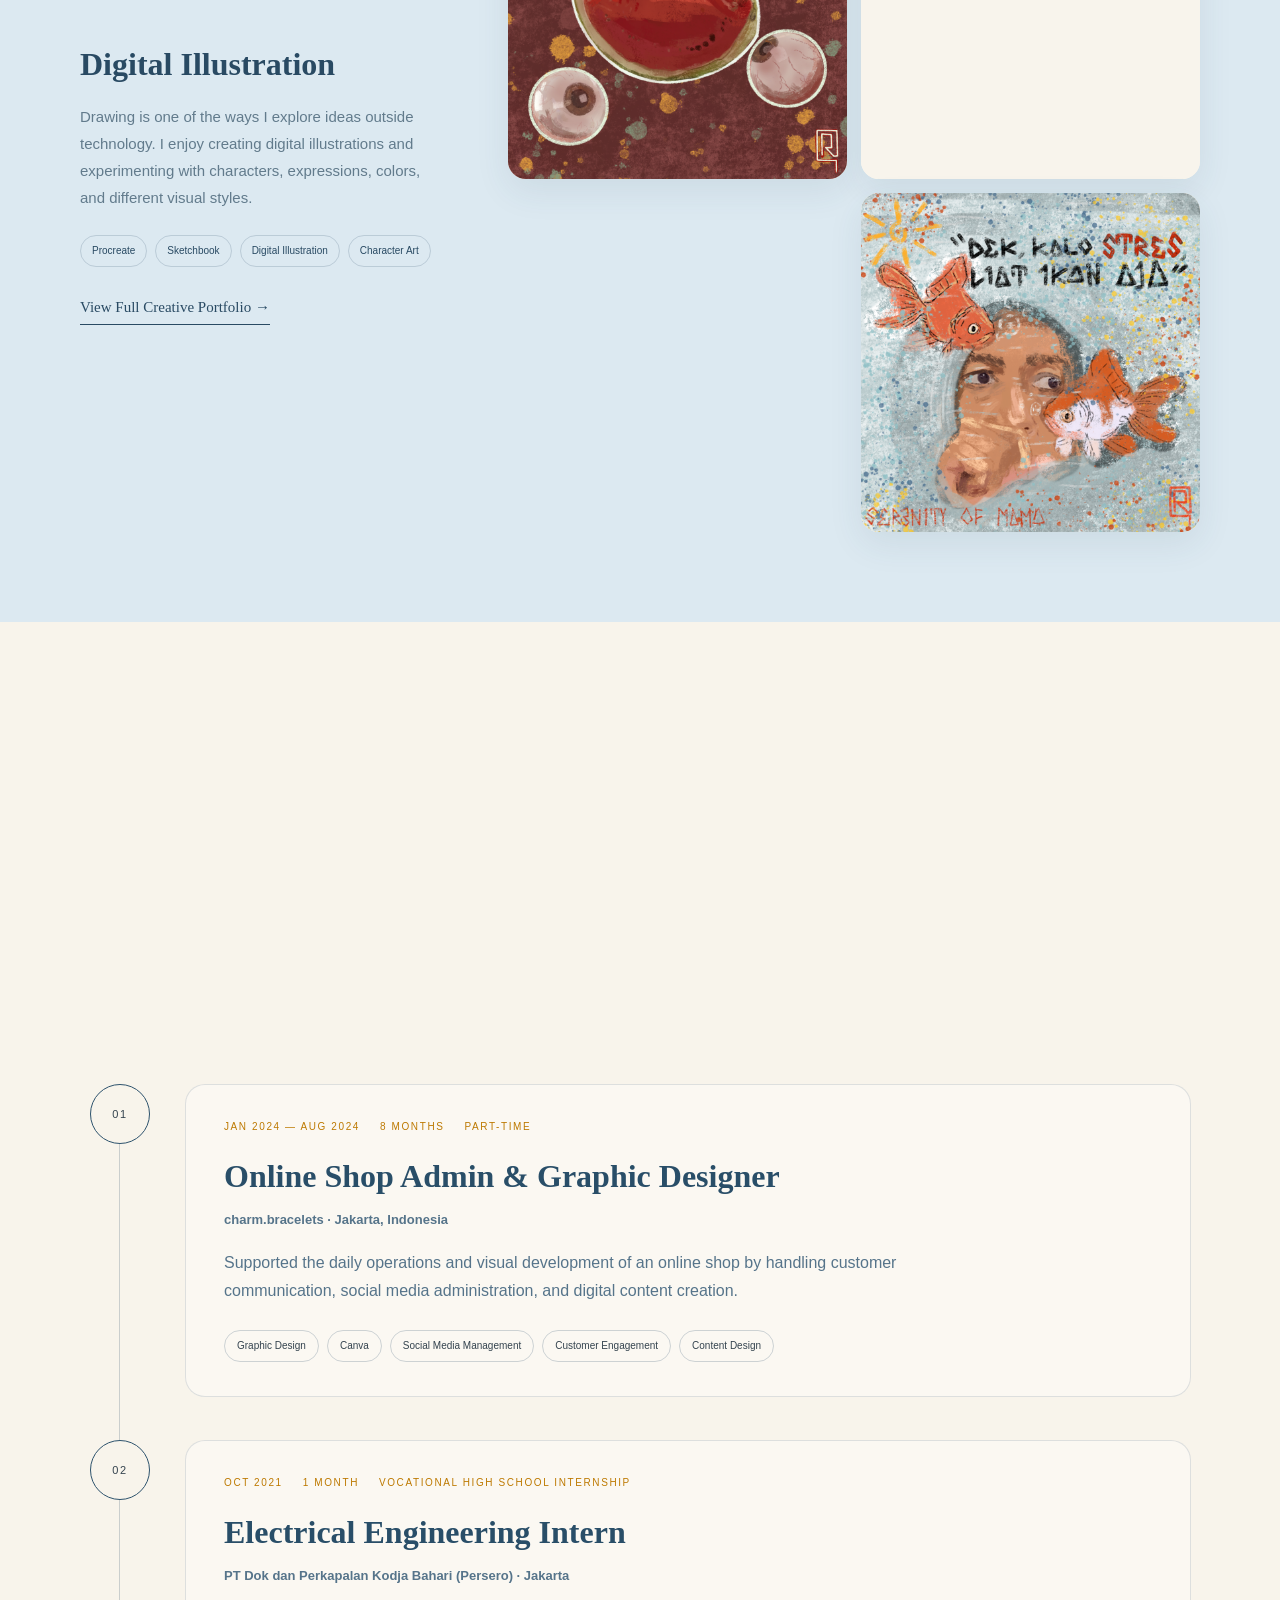
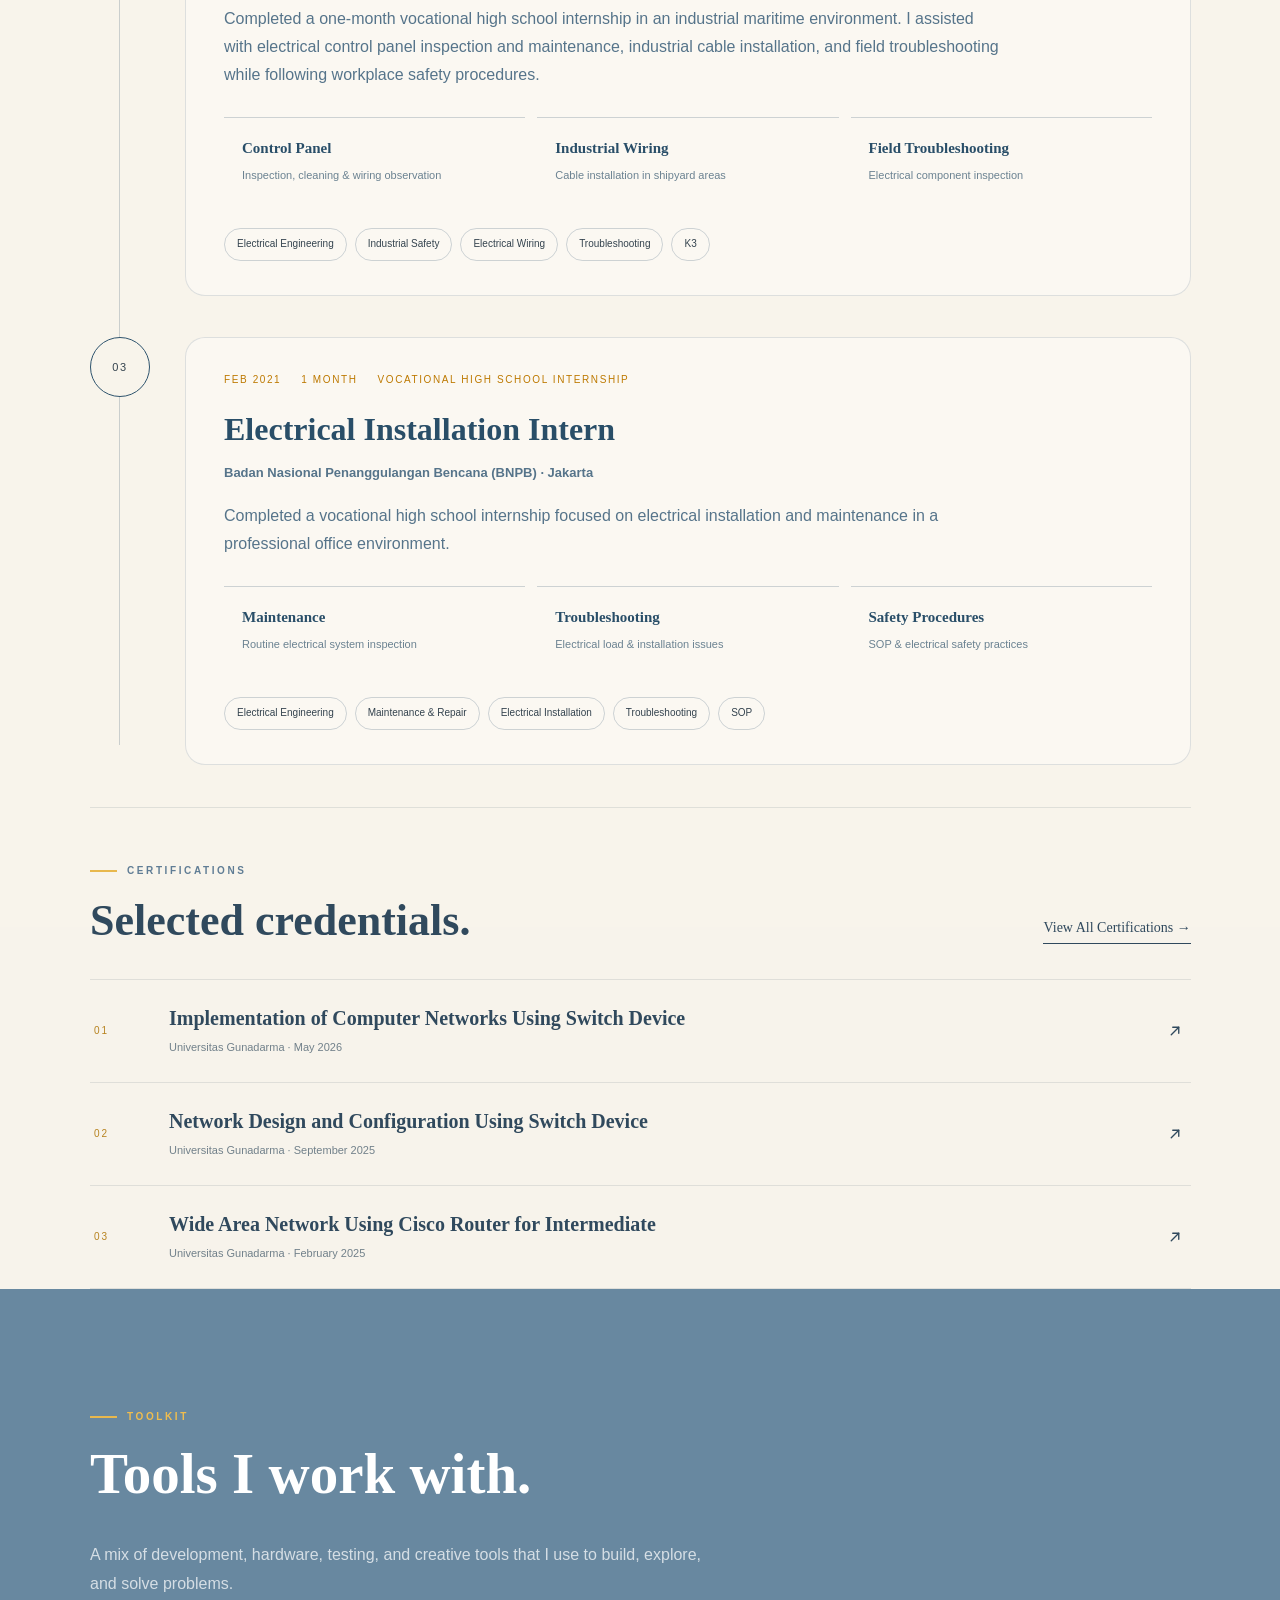
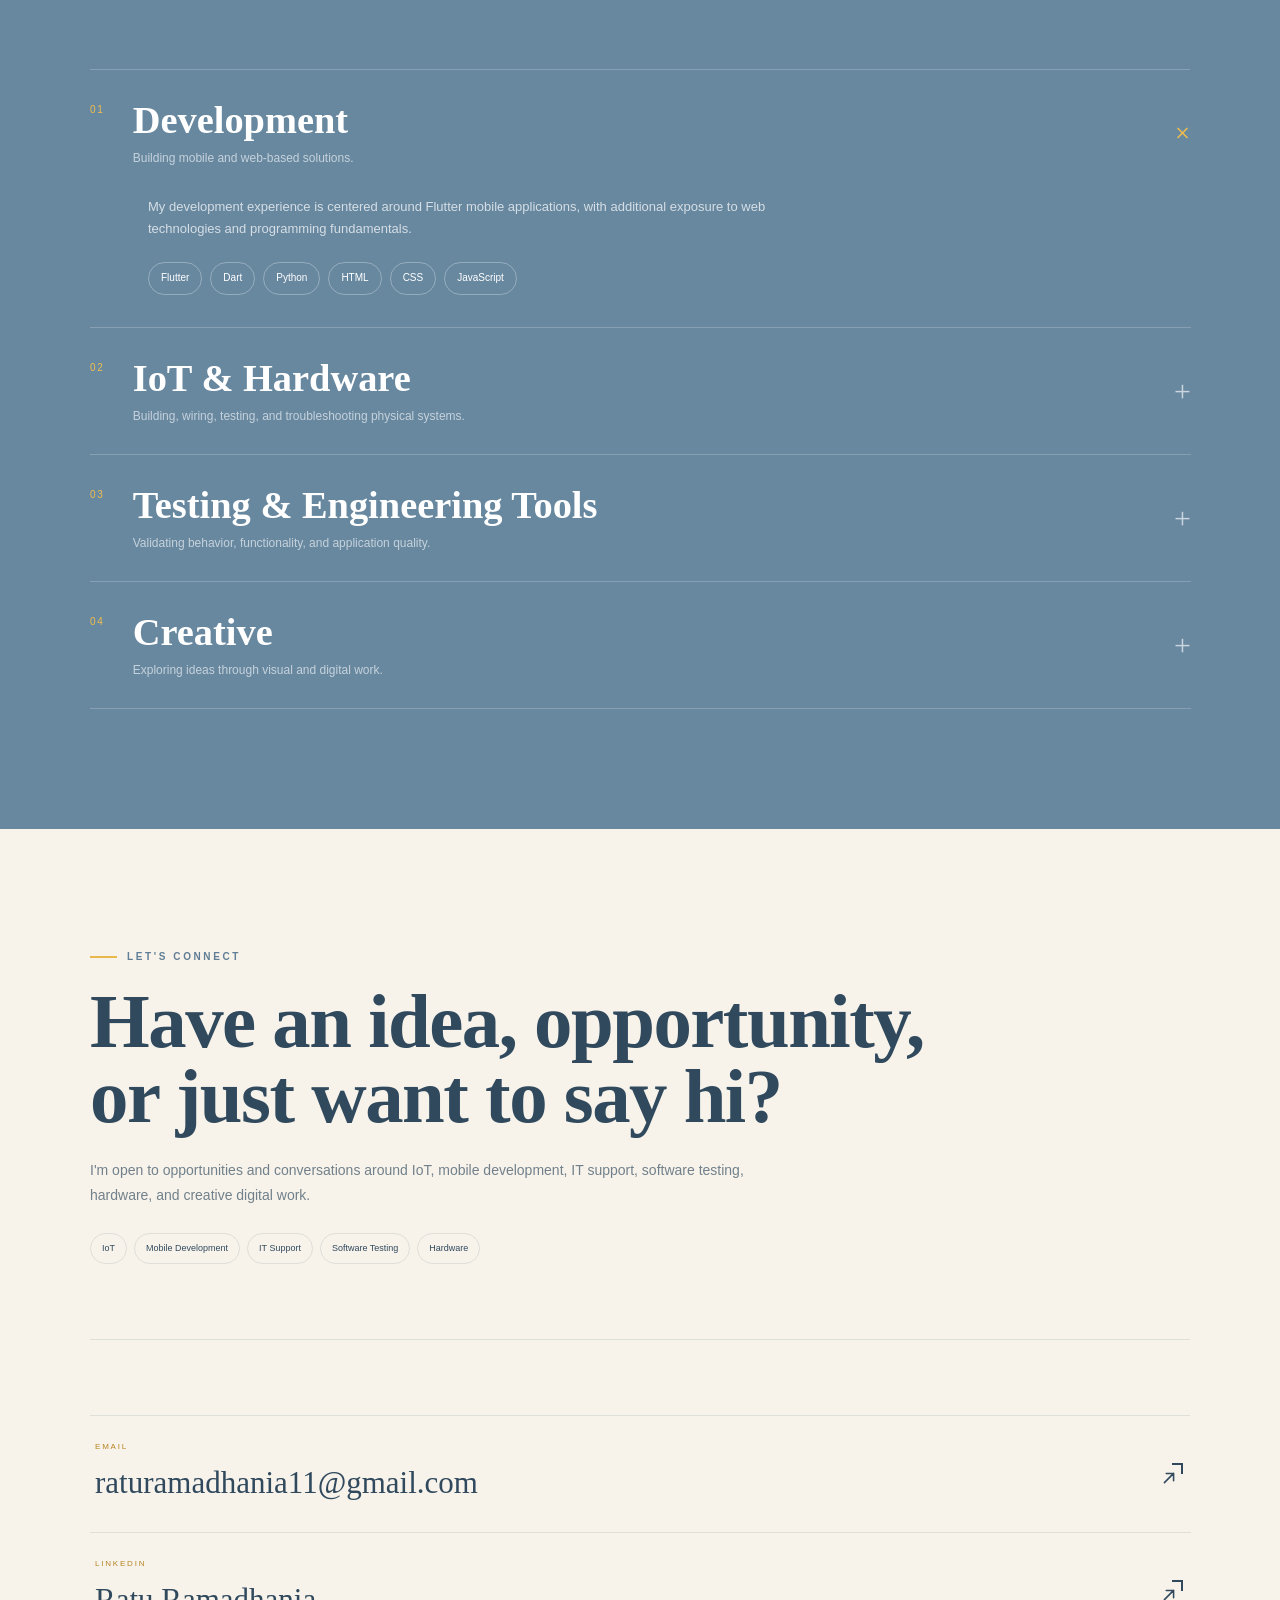
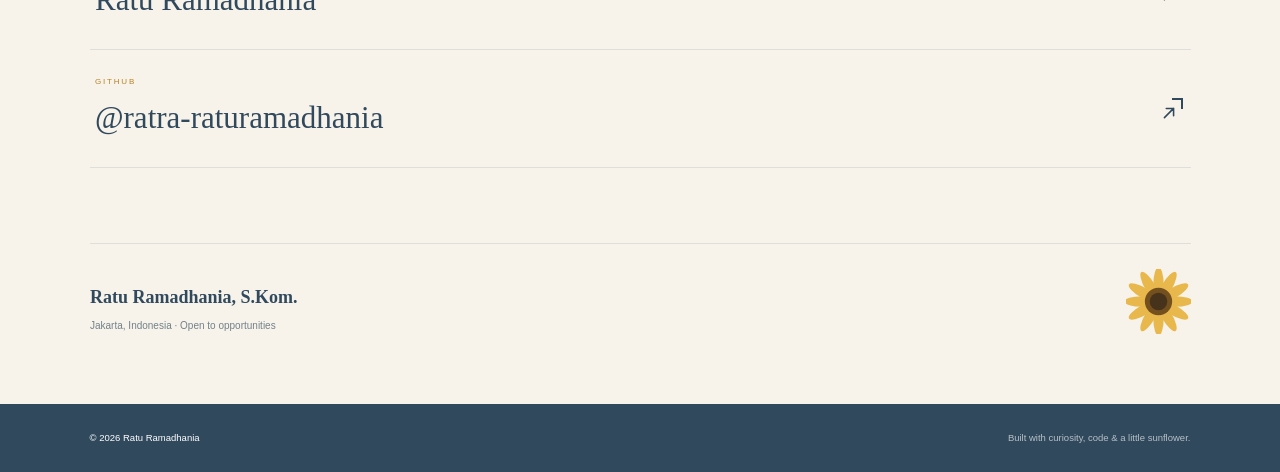
==== commit 8bcabffa: "Update index.html" ====
--- a/index.html
+++ b/index.html
@@ -1141,13 +1141,13 @@
         <button
           class="creative-art"
           type="button"
-          data-image="assets/art-self-potrait.PNG"
+          data-image="assets/art-self-potrait.png"
           data-title="Pieces of Me"
           data-subtitle="Digital Illustration"
         >
 
           <img
-            src="assets/art-self-potrait.PNG"
+            src="assets/art-self-potrait.png"
             alt="Pieces of Me digital illustration"
           >
 
--- a/css/home.css
+++ b/css/home.css
@@ -2666,7 +2666,7 @@
 
 .cert-preview {
   width: min(1120px, 86%);
-  margin: 90px auto 0;
+  margin: 0 auto;
   padding-top: 55px;
 
   border-top: 1px solid var(--border);
@@ -2877,3 +2877,7 @@
   }
 
 }
+.cert-preview-section {
+  margin-top: -120px;
+  padding-top: 0;
+}
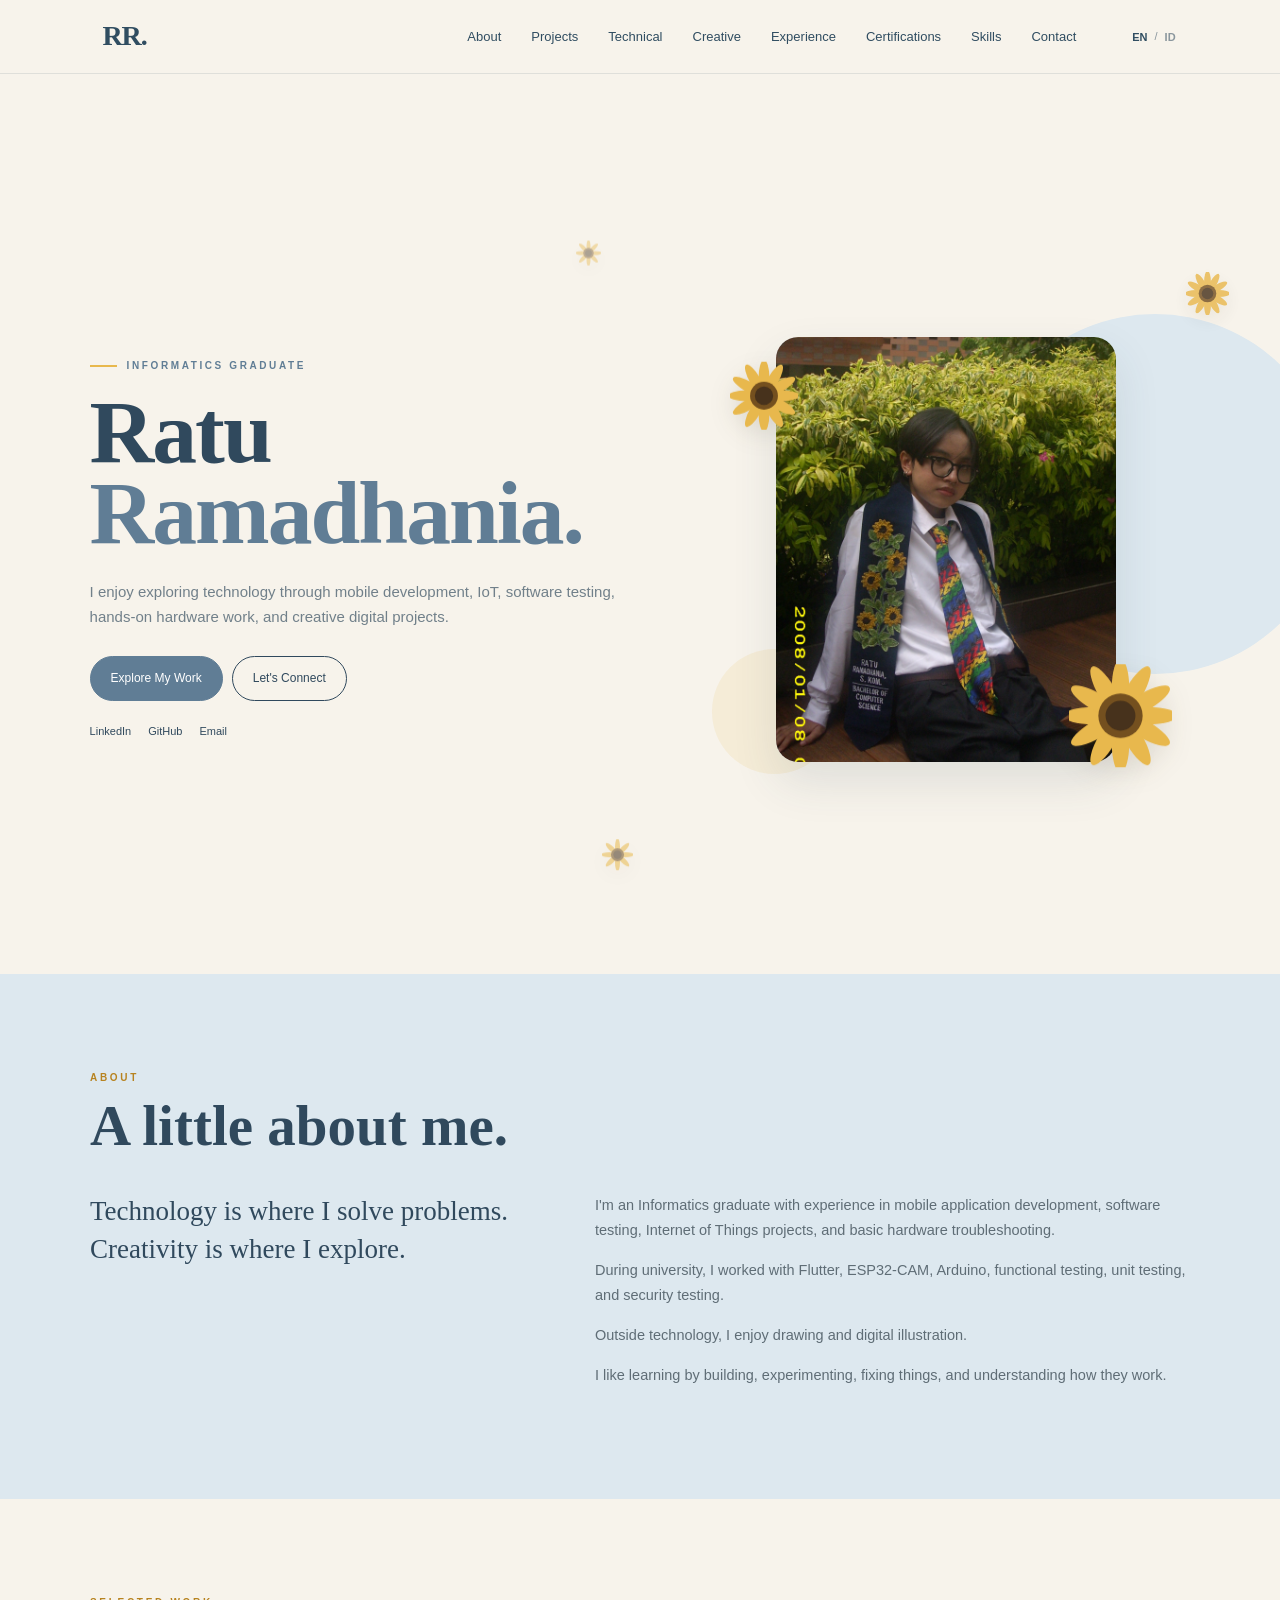
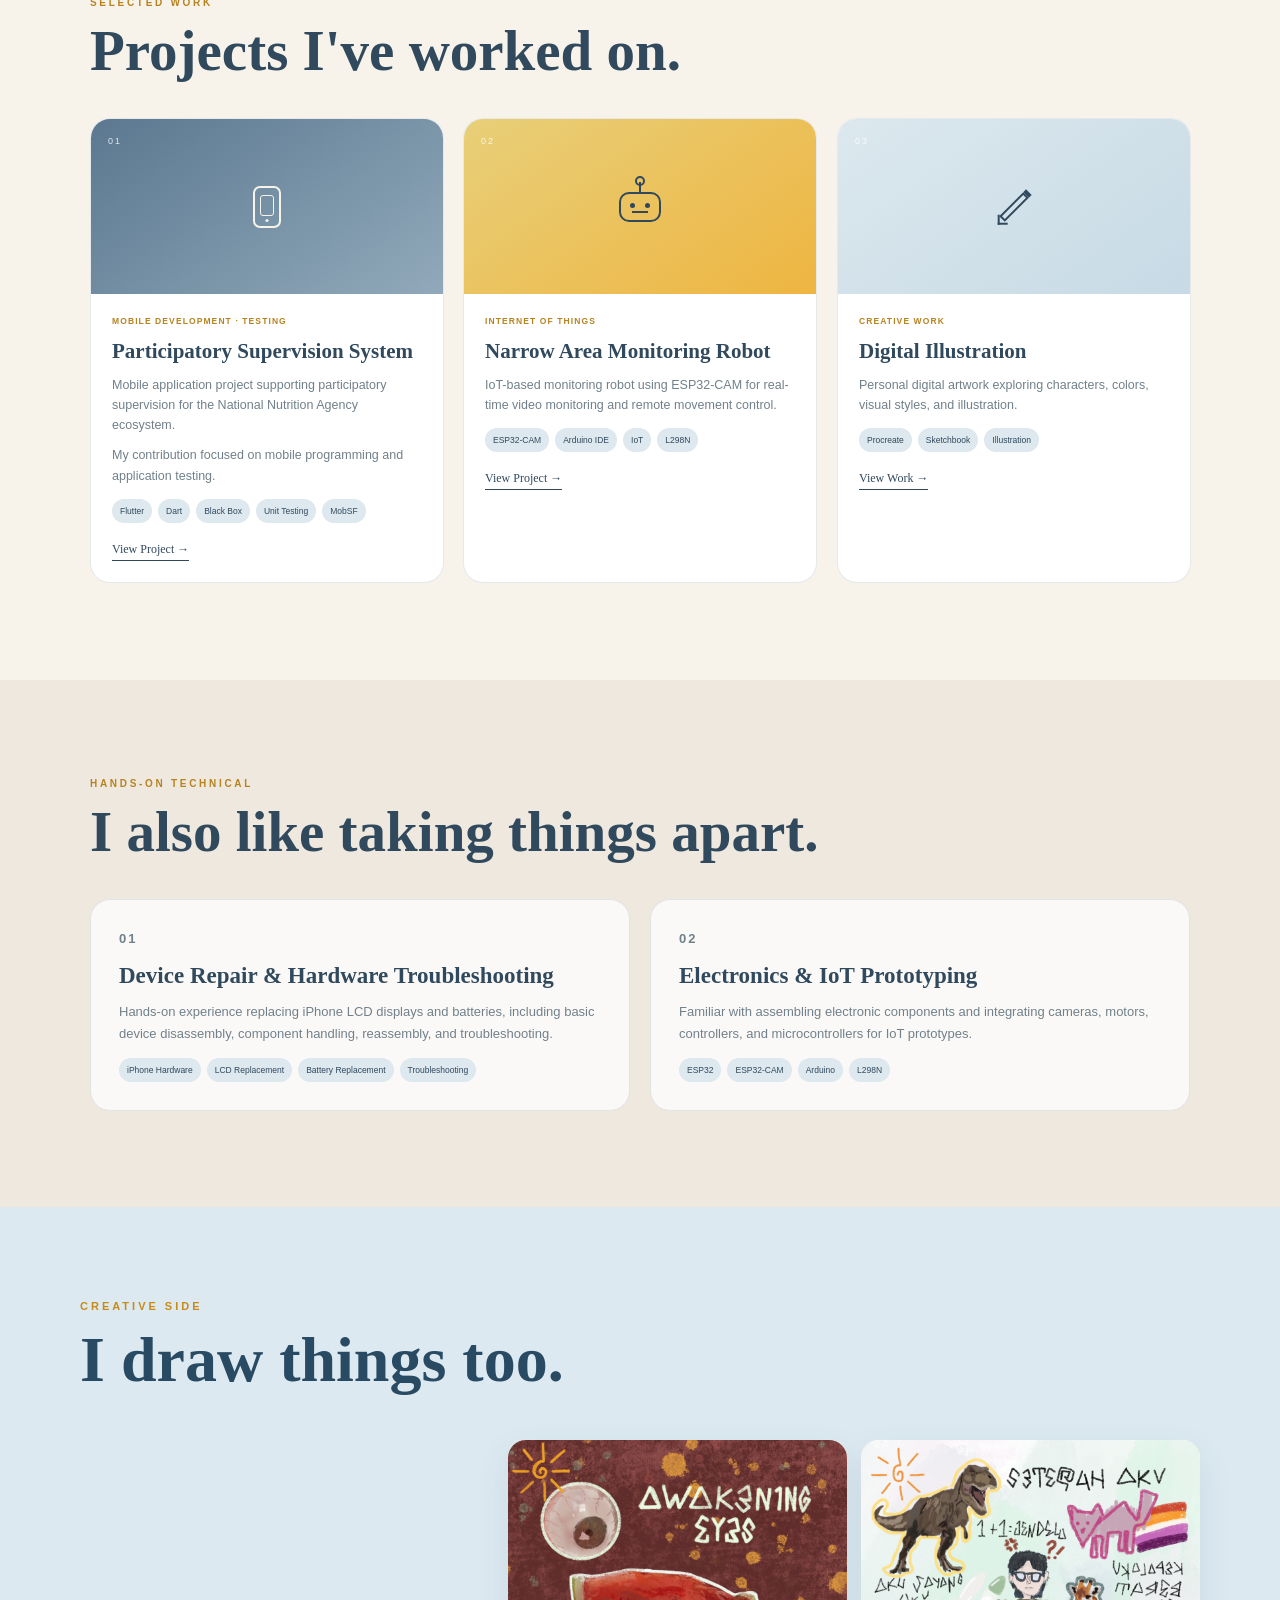
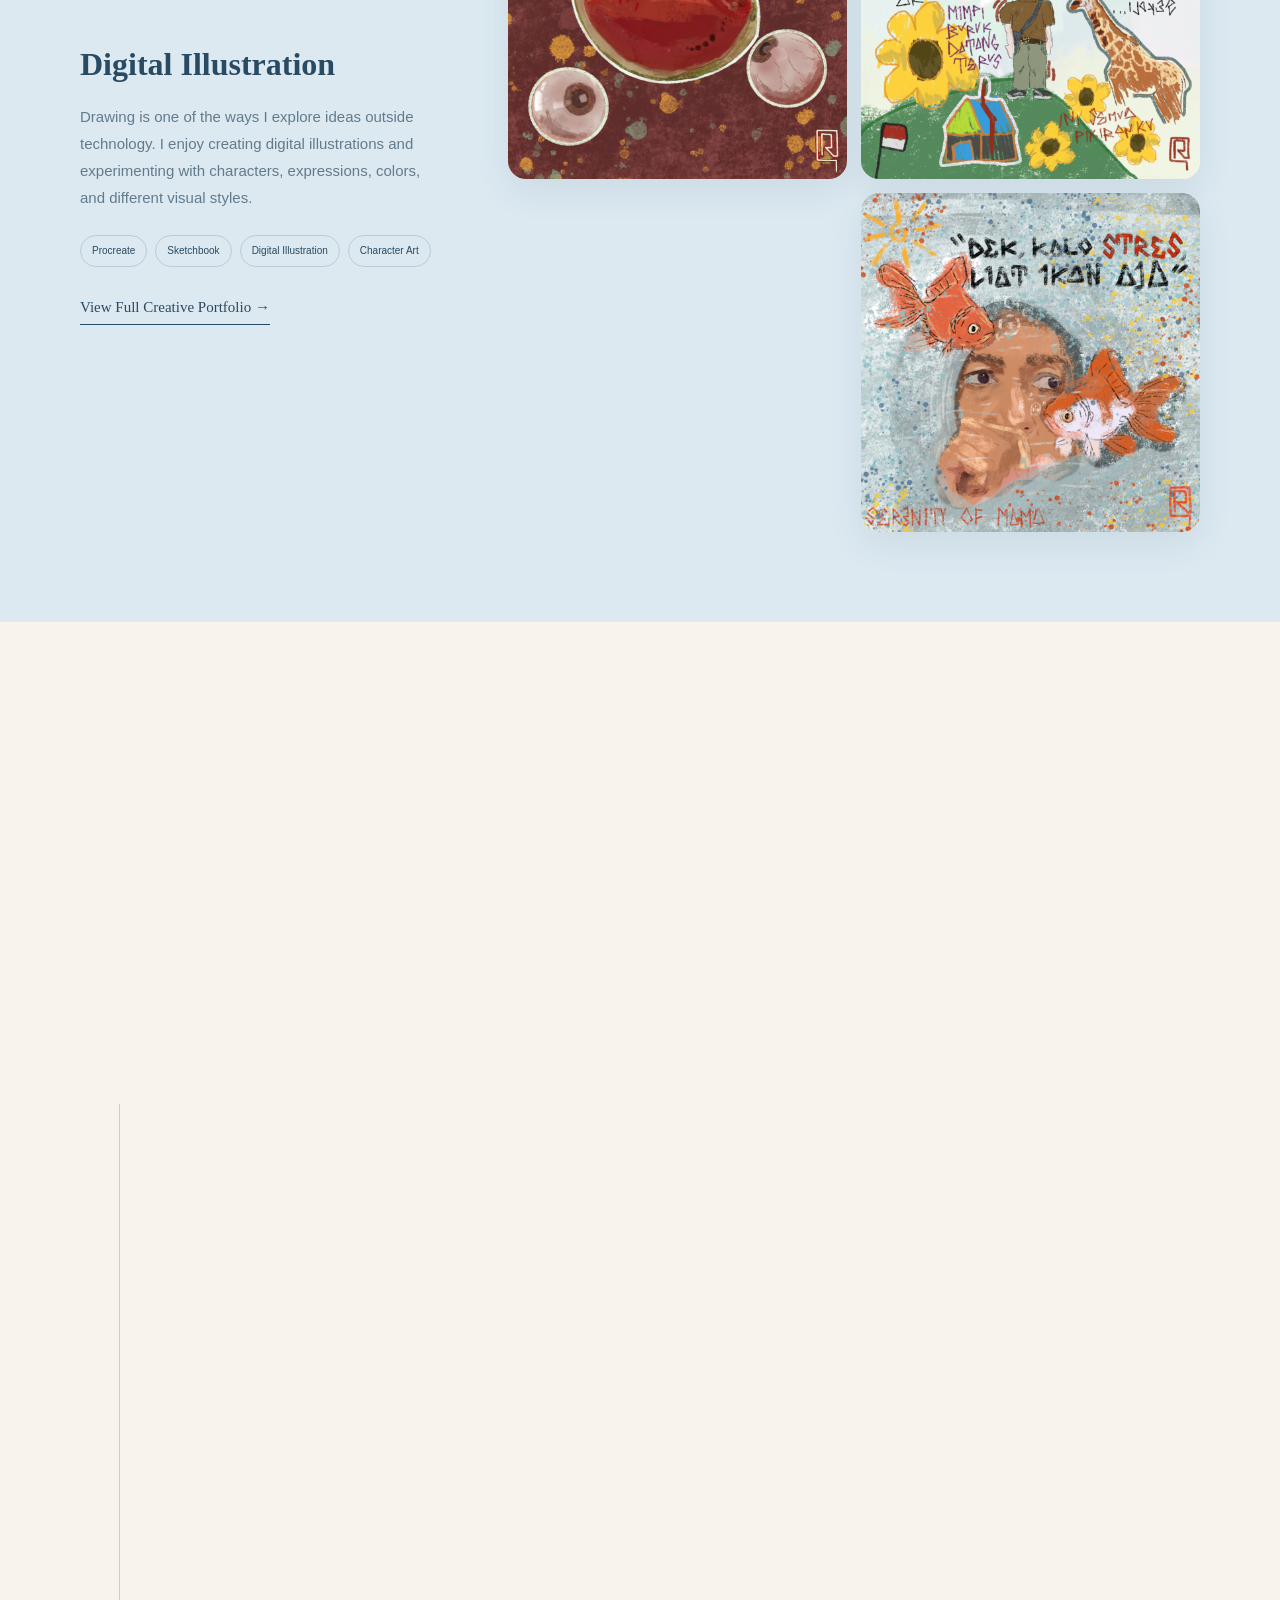
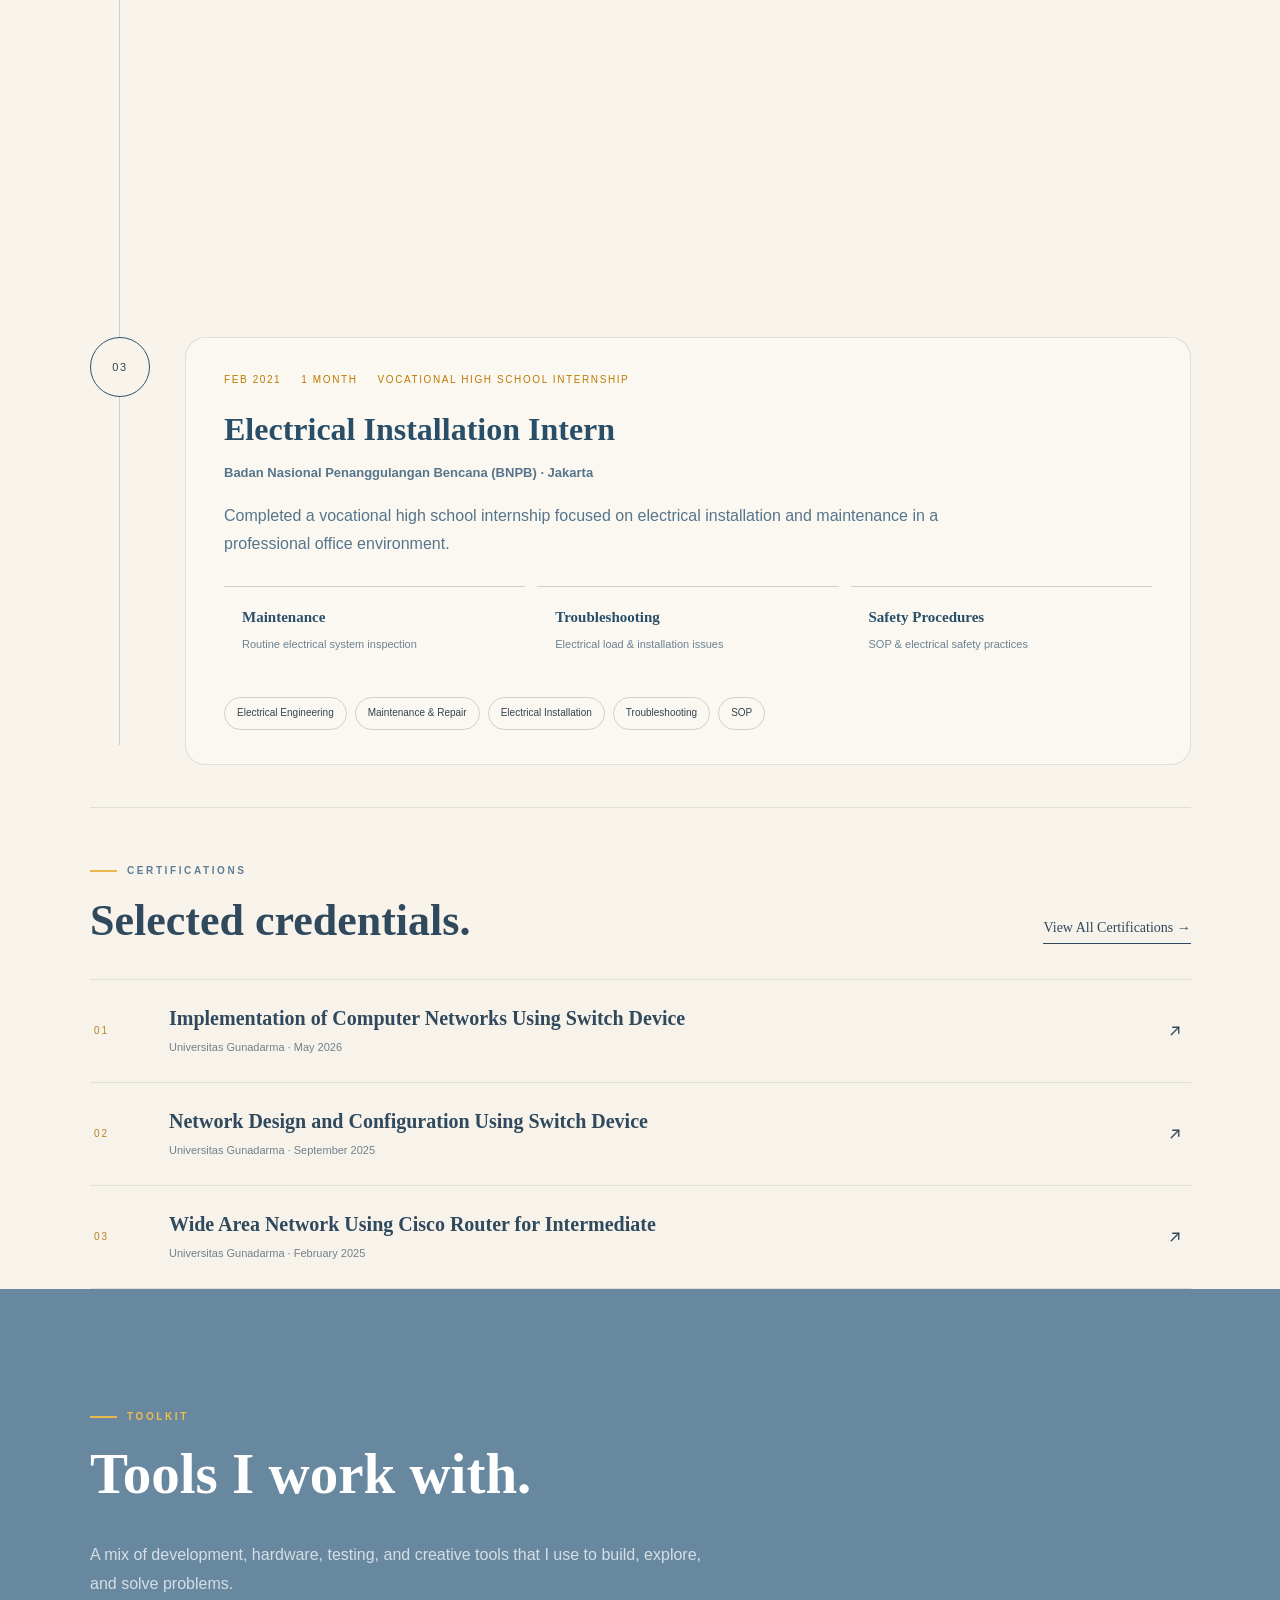
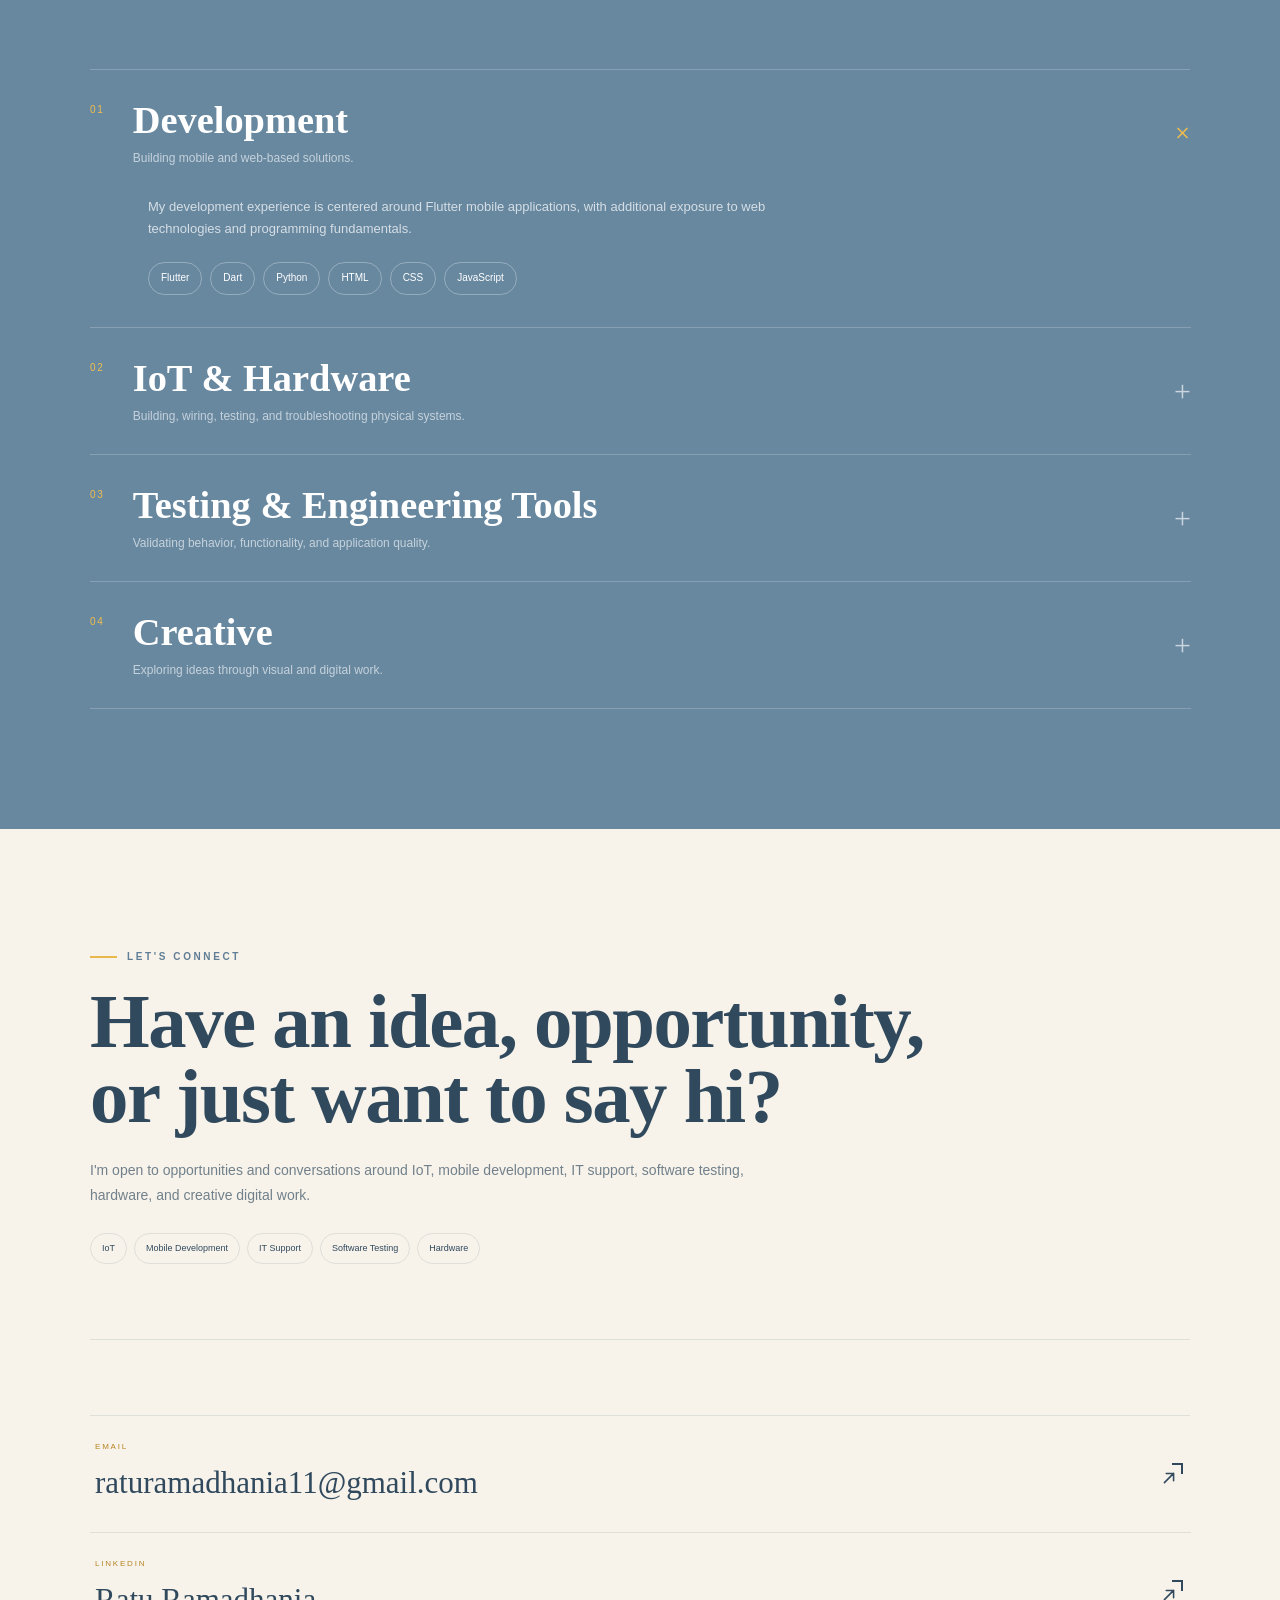
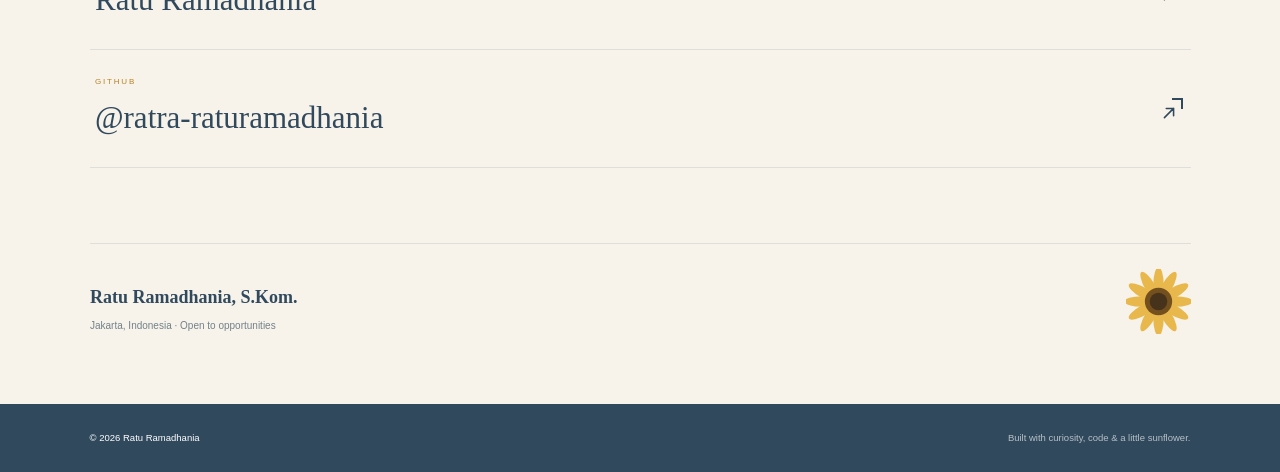
==== commit c223a451: "Update index.html" ====
--- a/index.html
+++ b/index.html
@@ -1141,13 +1141,13 @@
         <button
           class="creative-art"
           type="button"
-          data-image="assets/art-self-potrait.png"
+          data-image="assets/pieces-of-me.png"
           data-title="Pieces of Me"
           data-subtitle="Digital Illustration"
         >
 
           <img
-            src="assets/art-self-potrait.png"
+            src="assets/pieces-of-me.png"
             alt="Pieces of Me digital illustration"
           >
 
